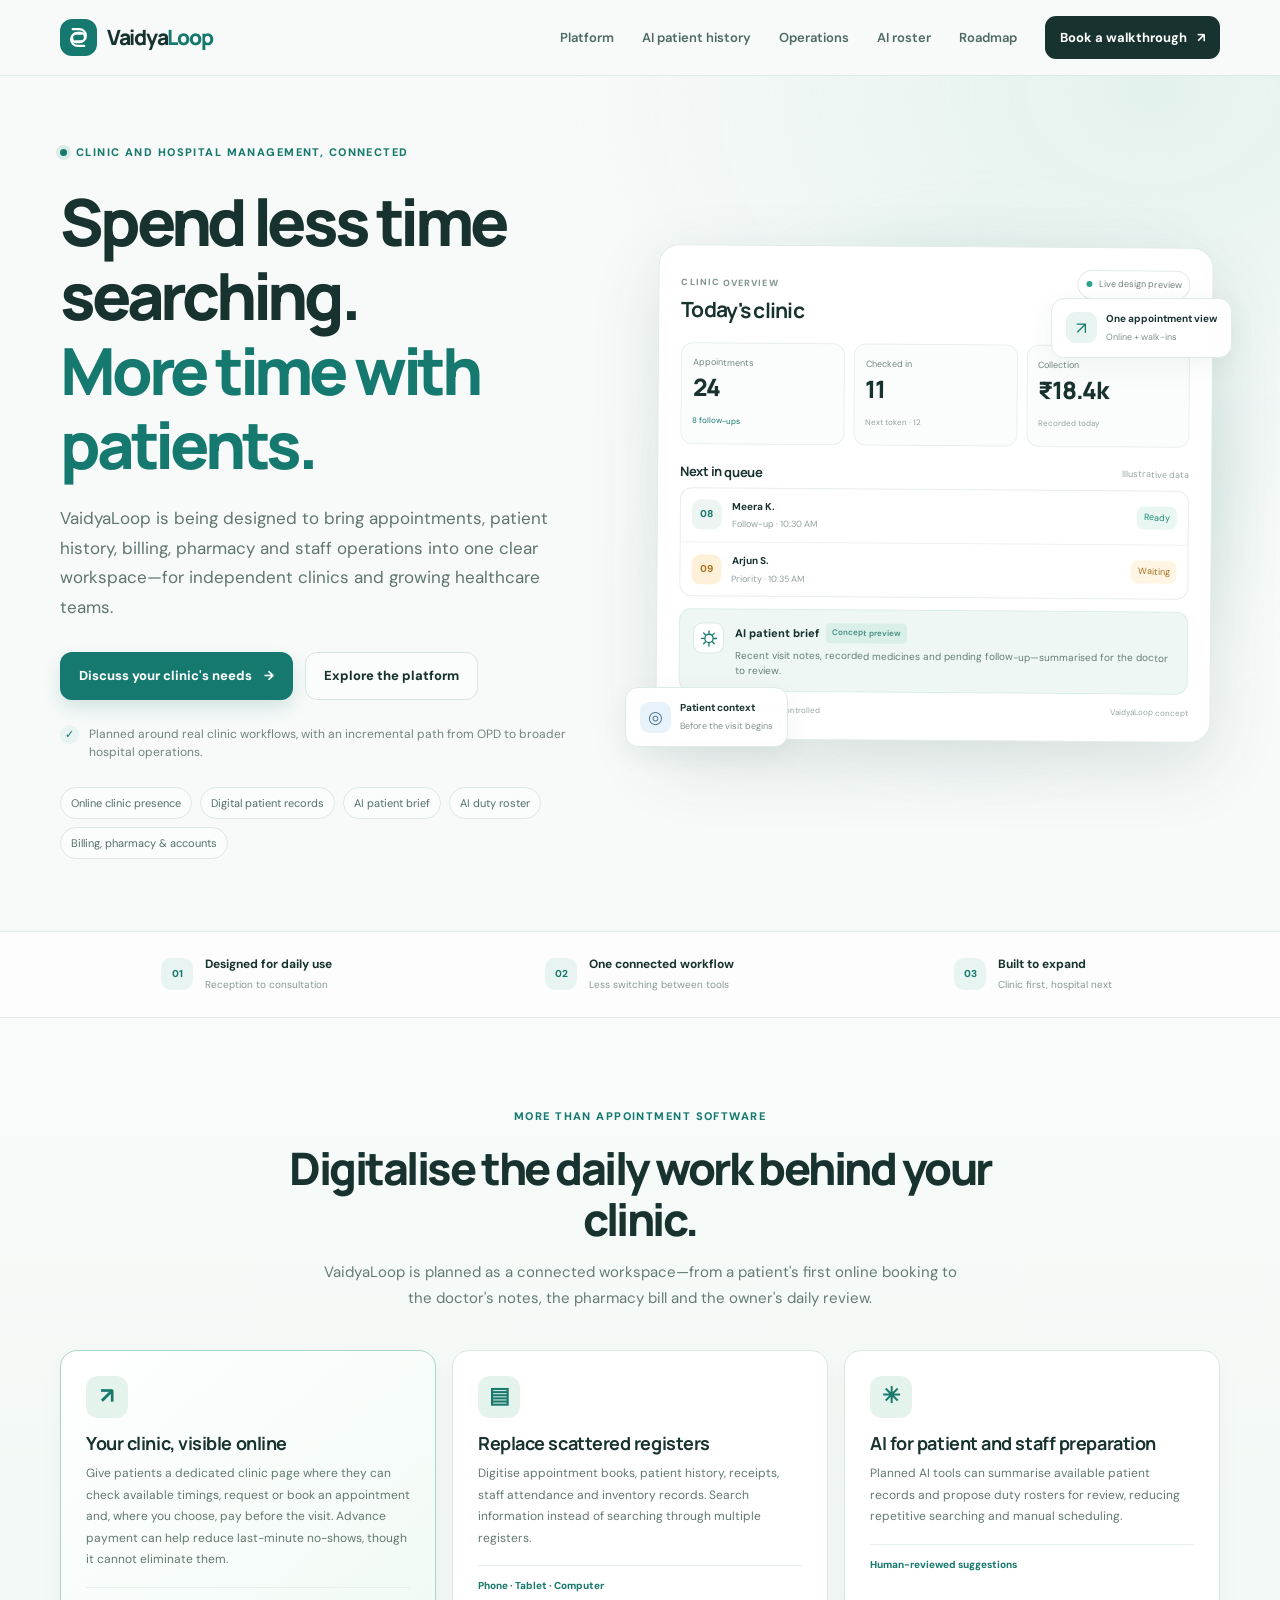
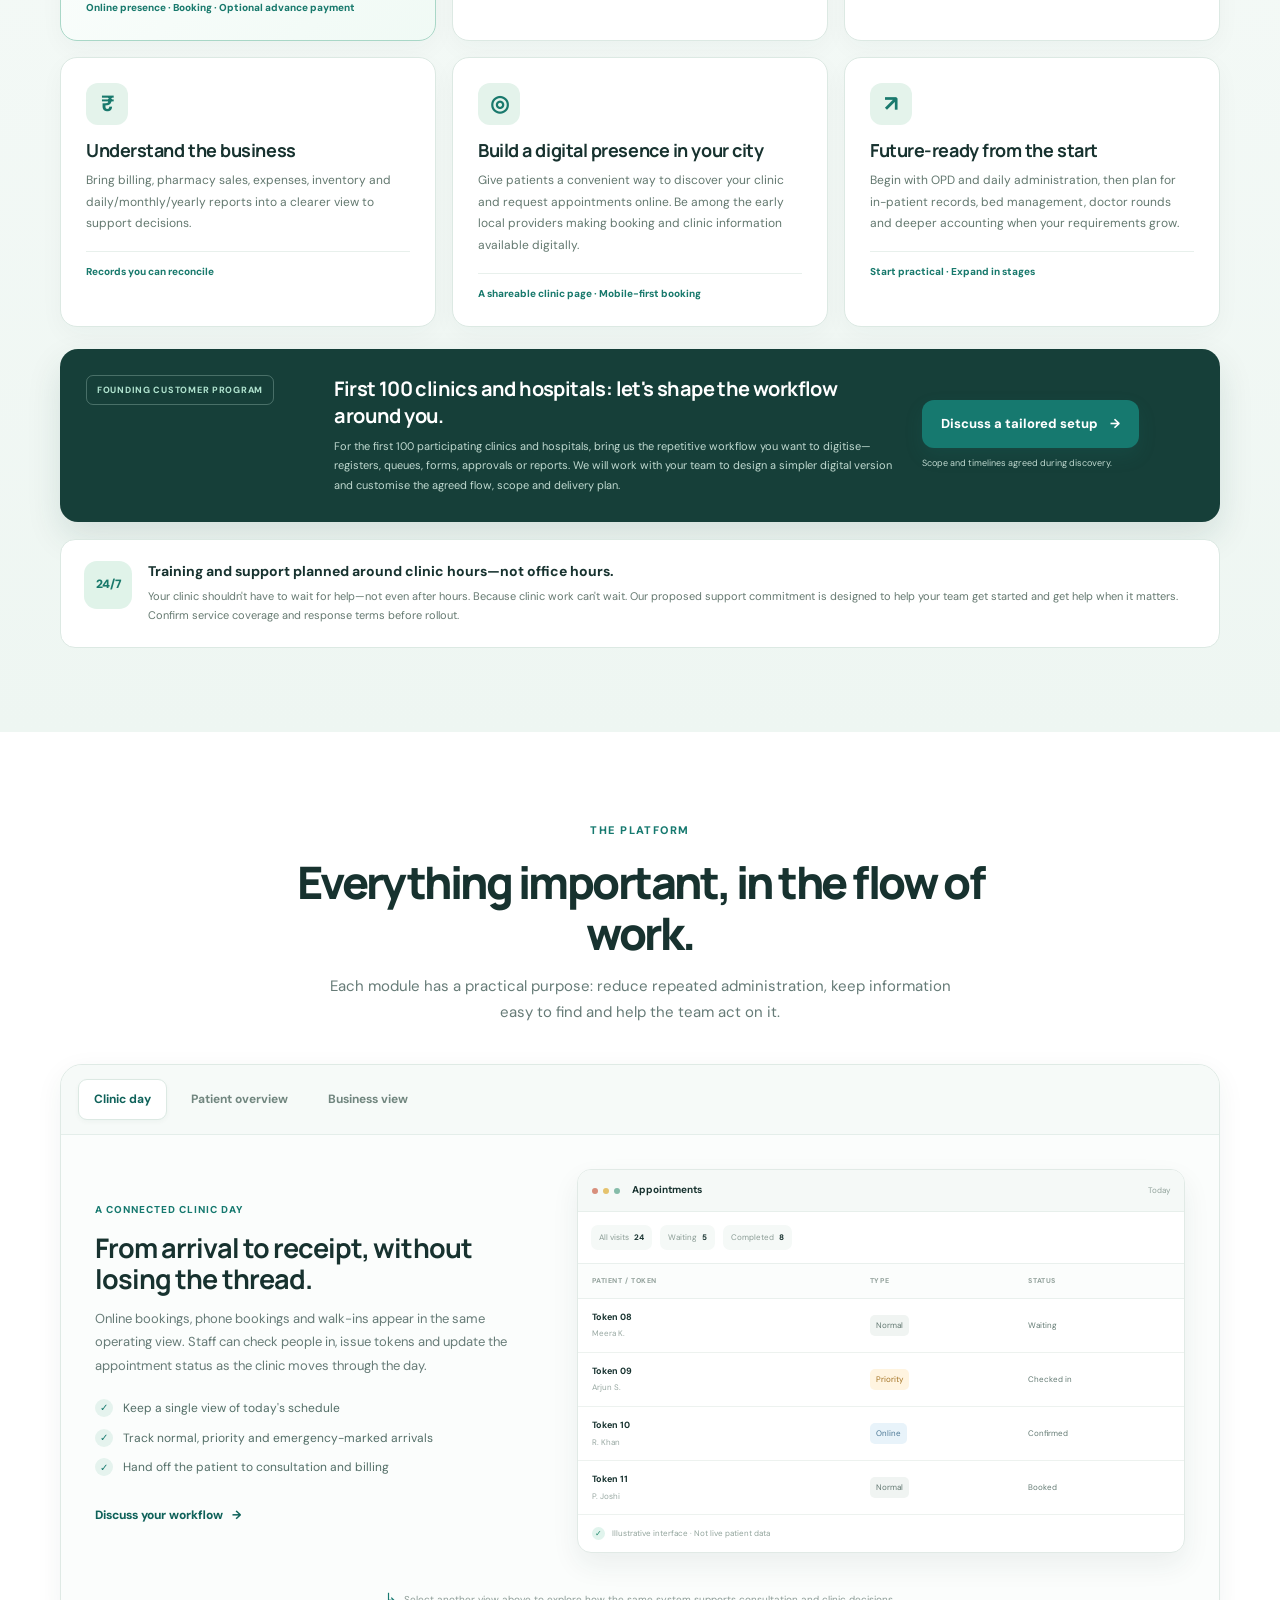
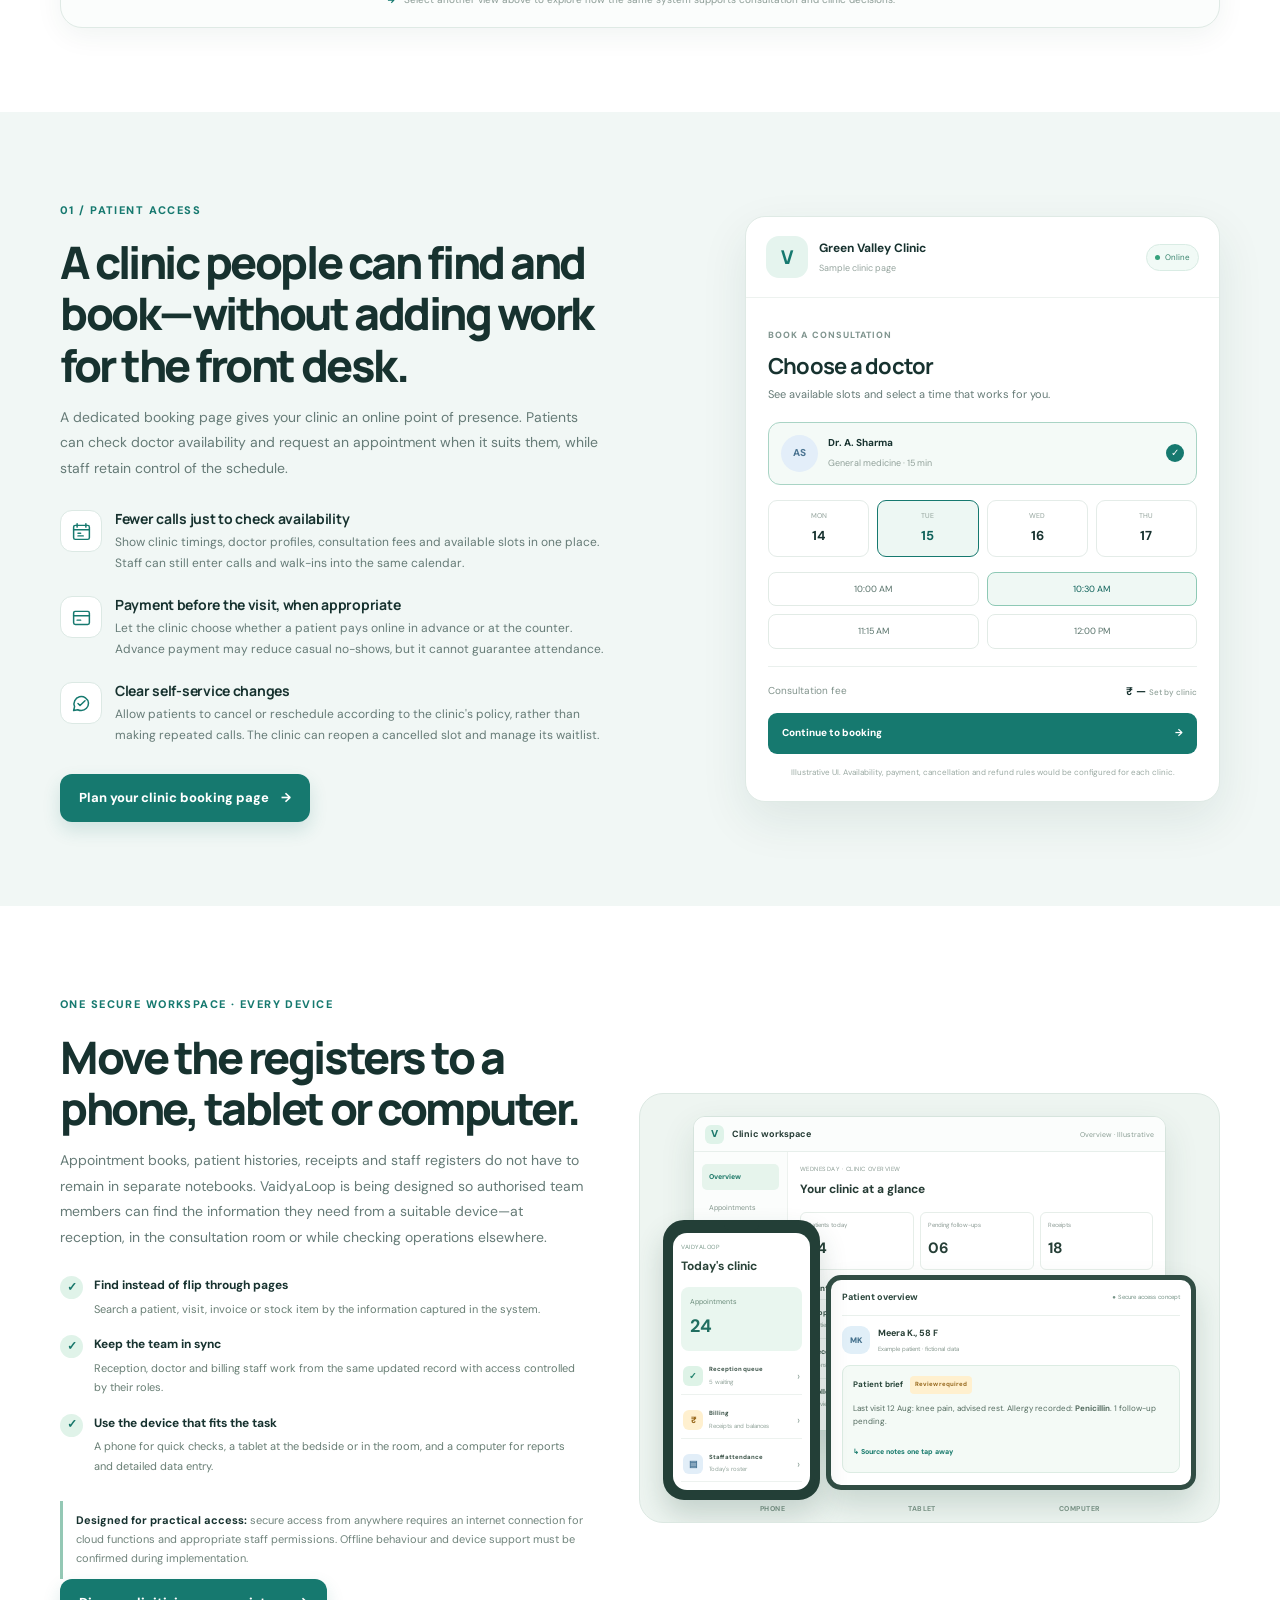
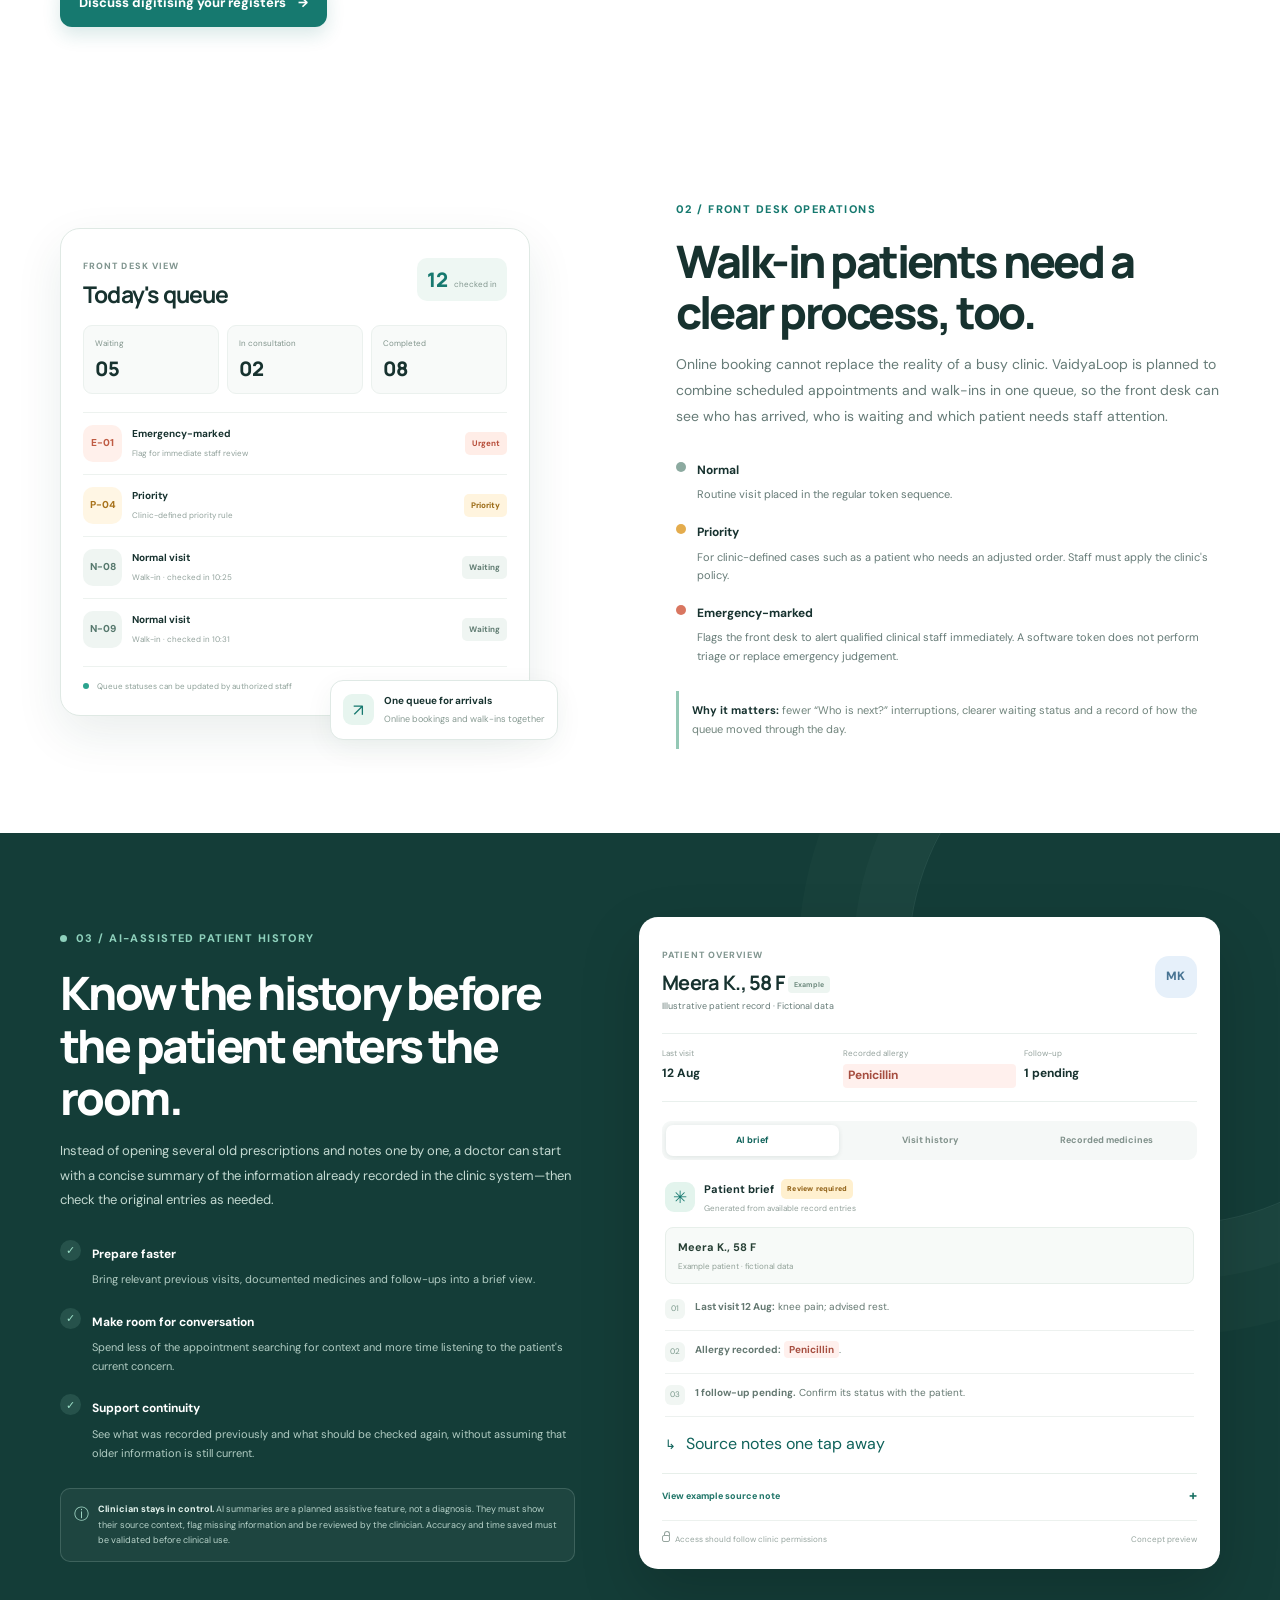
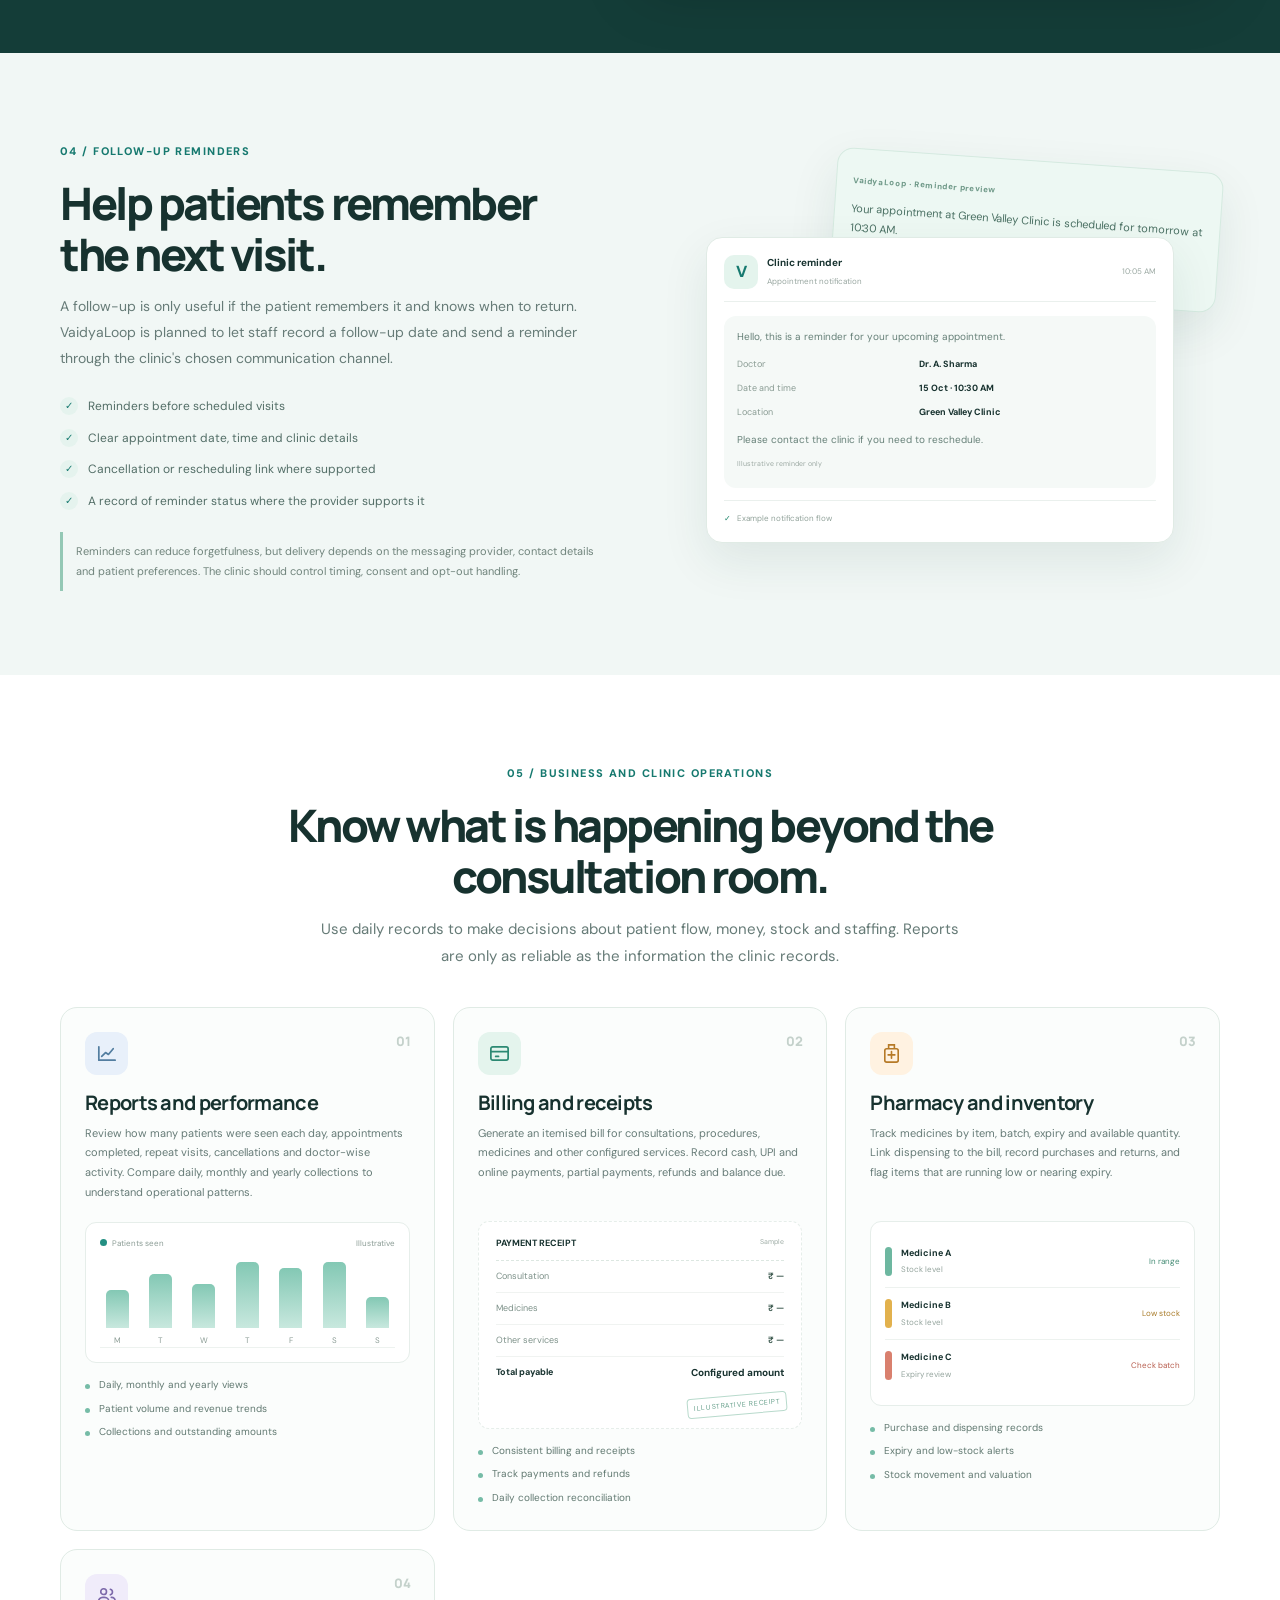
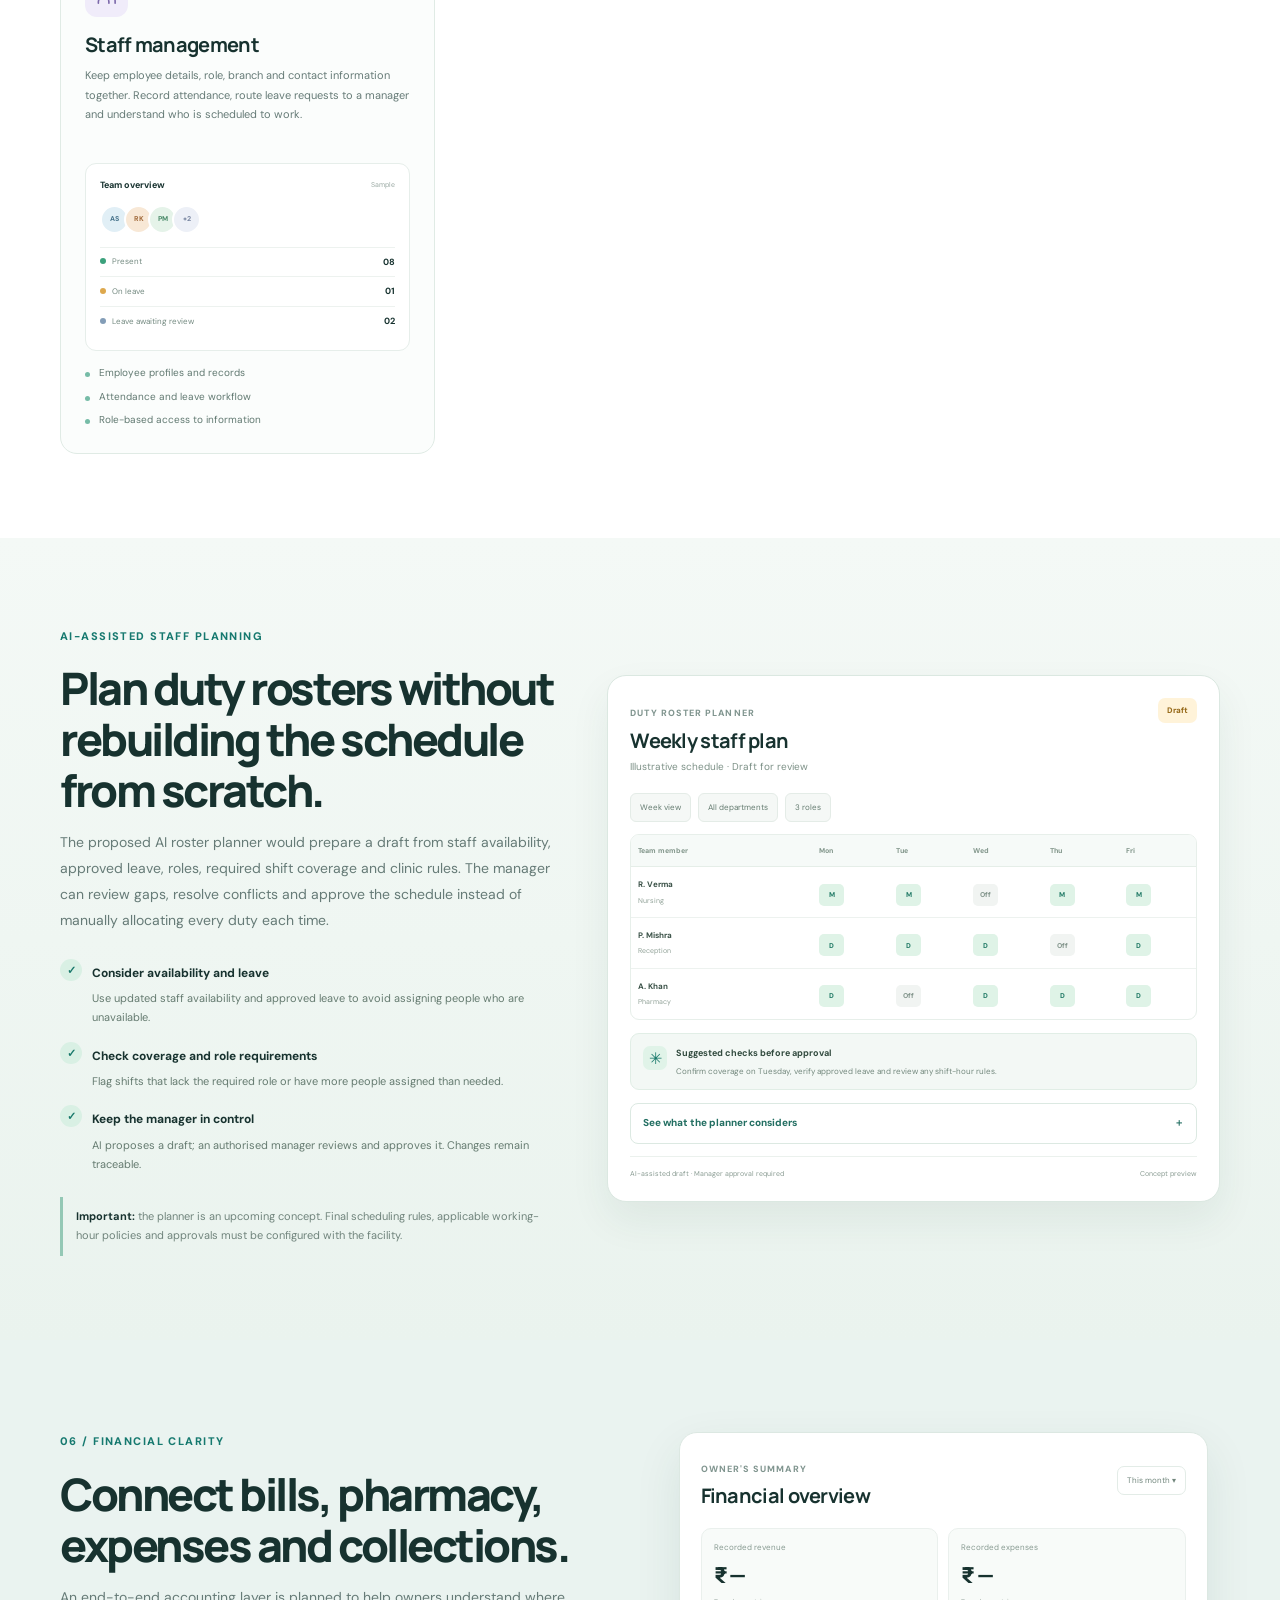
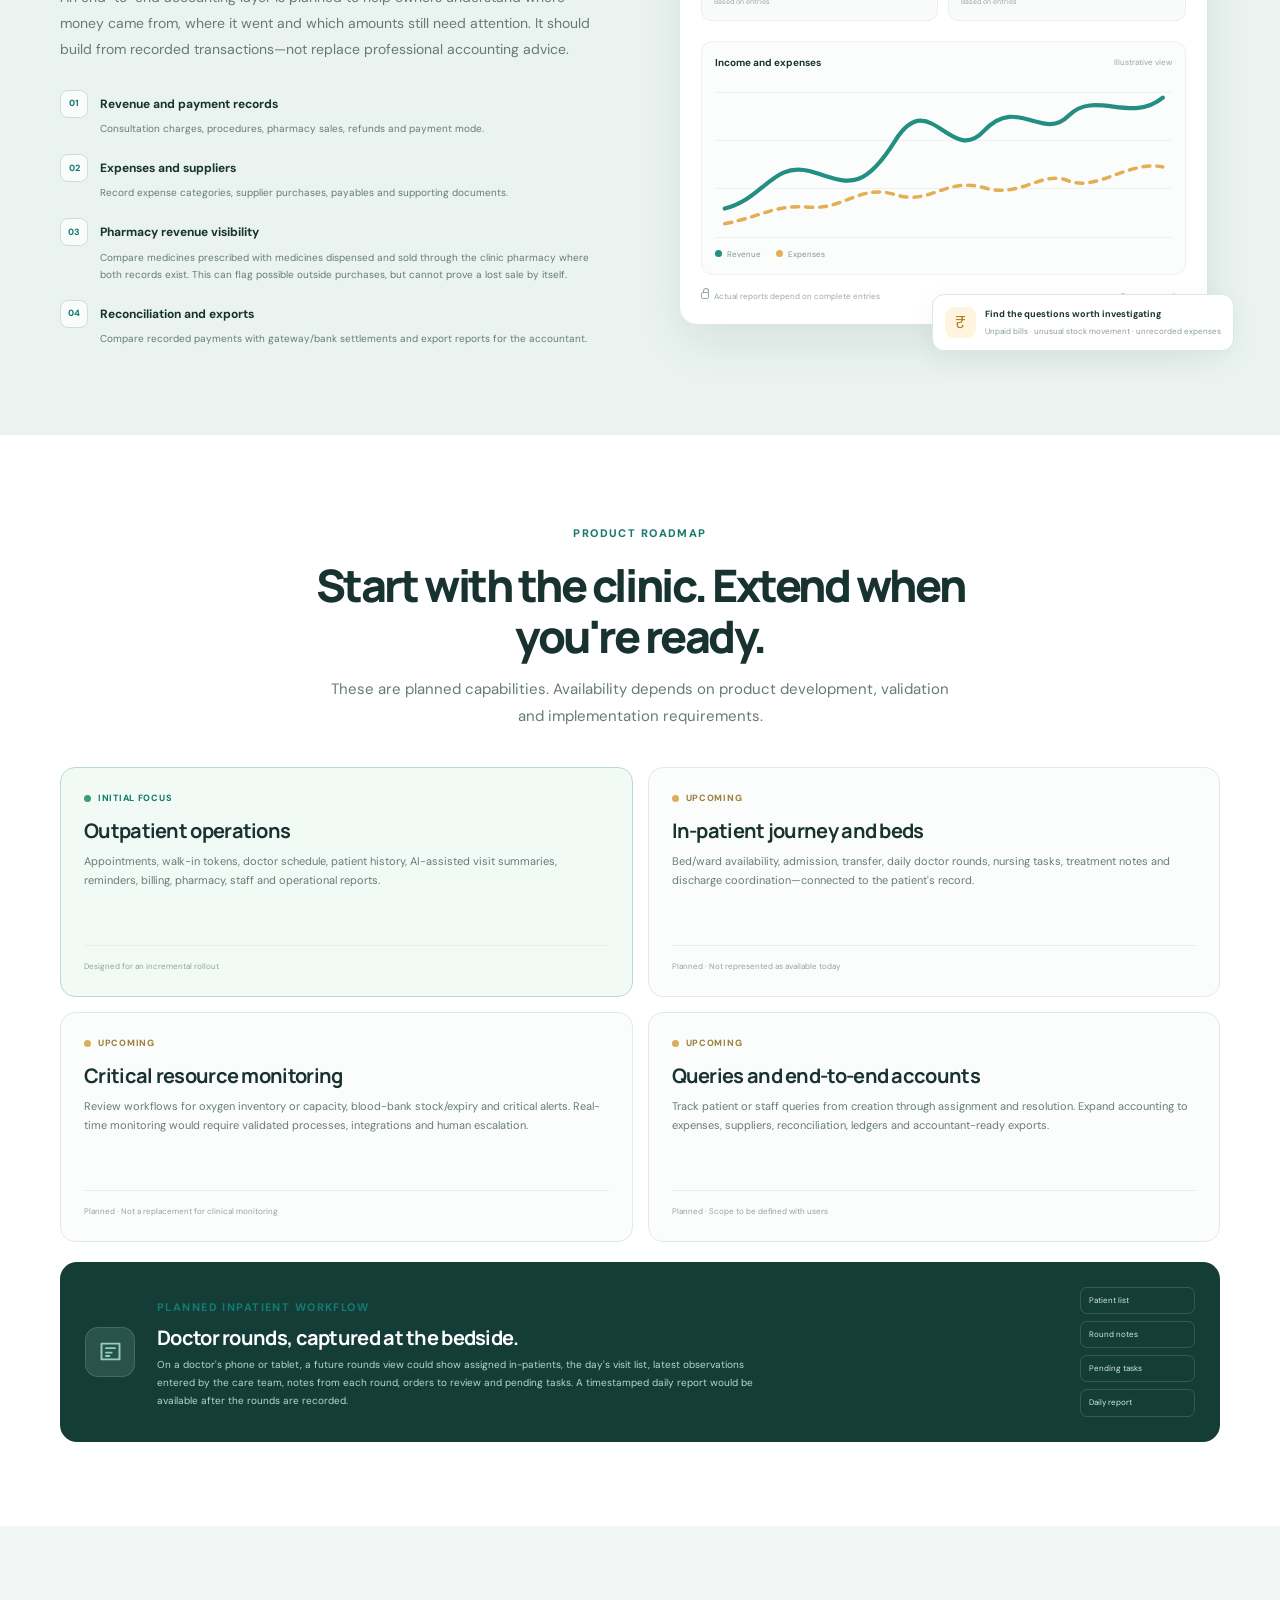
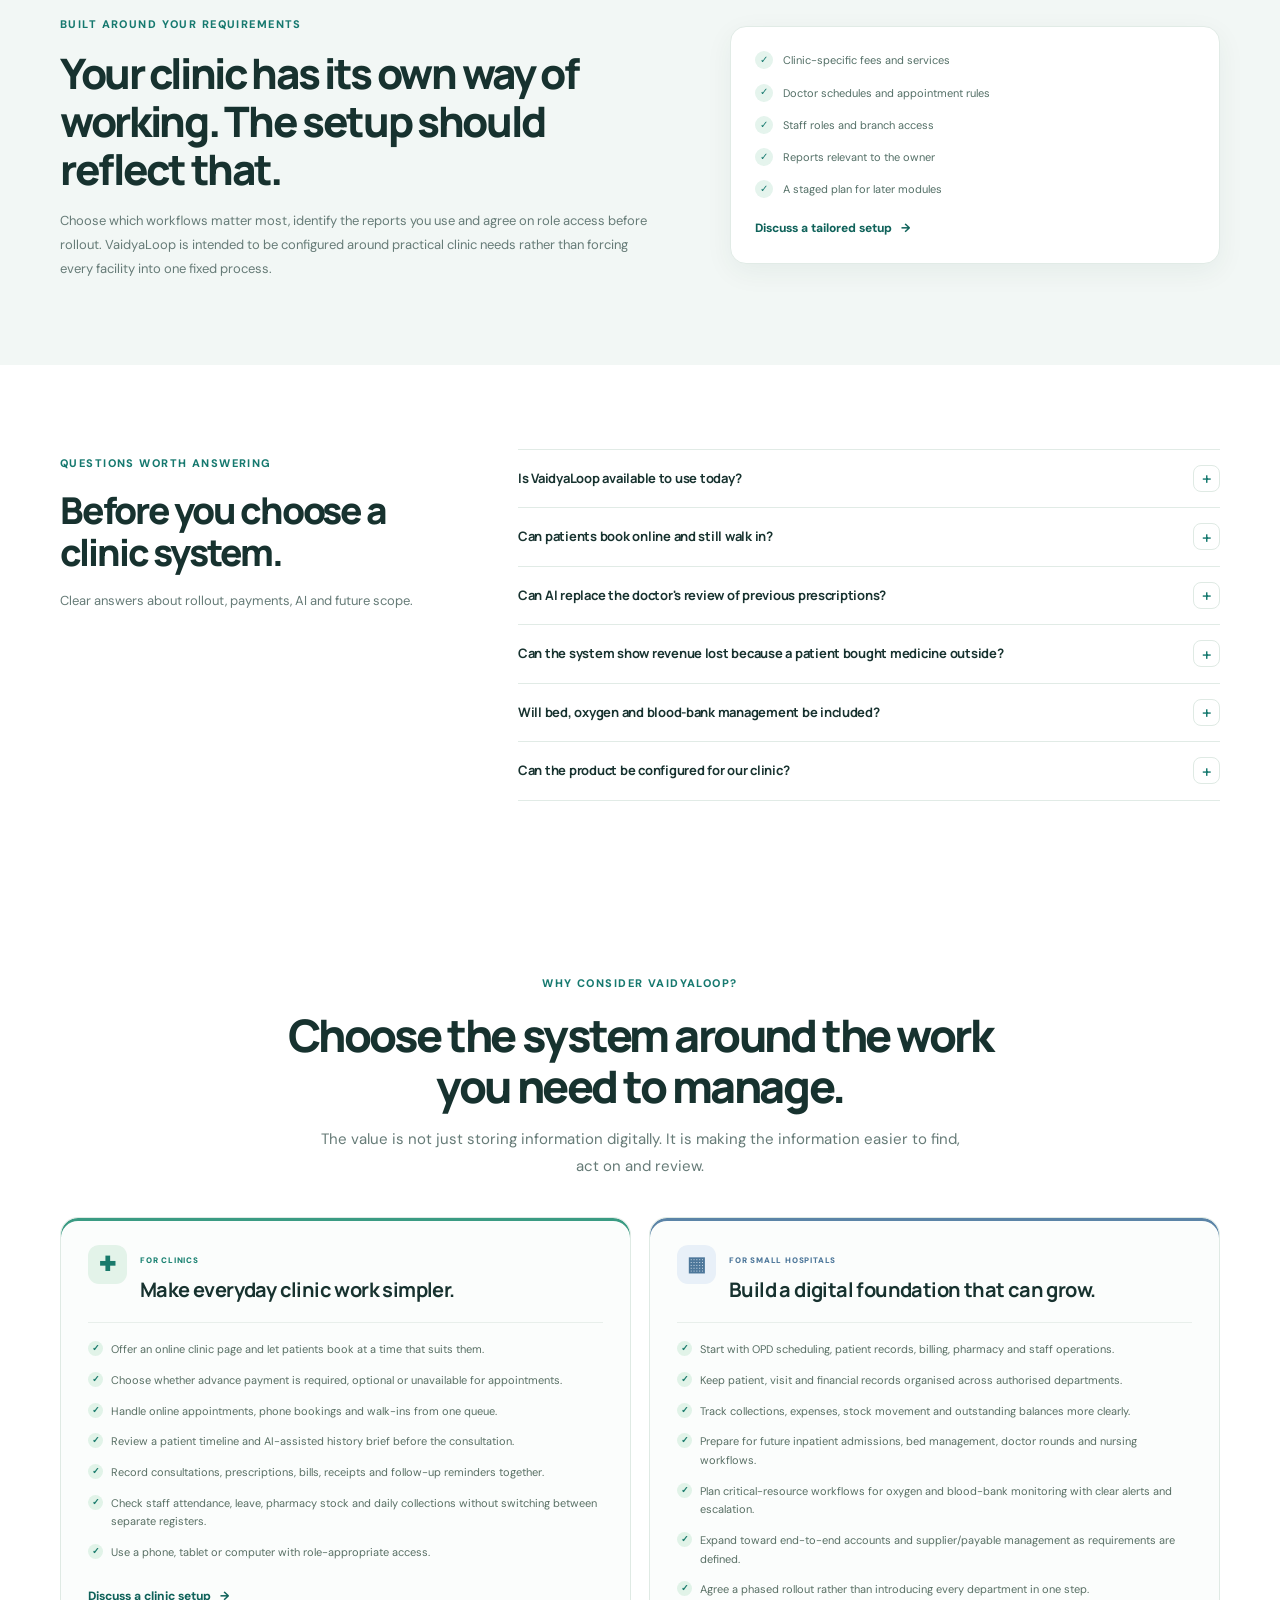
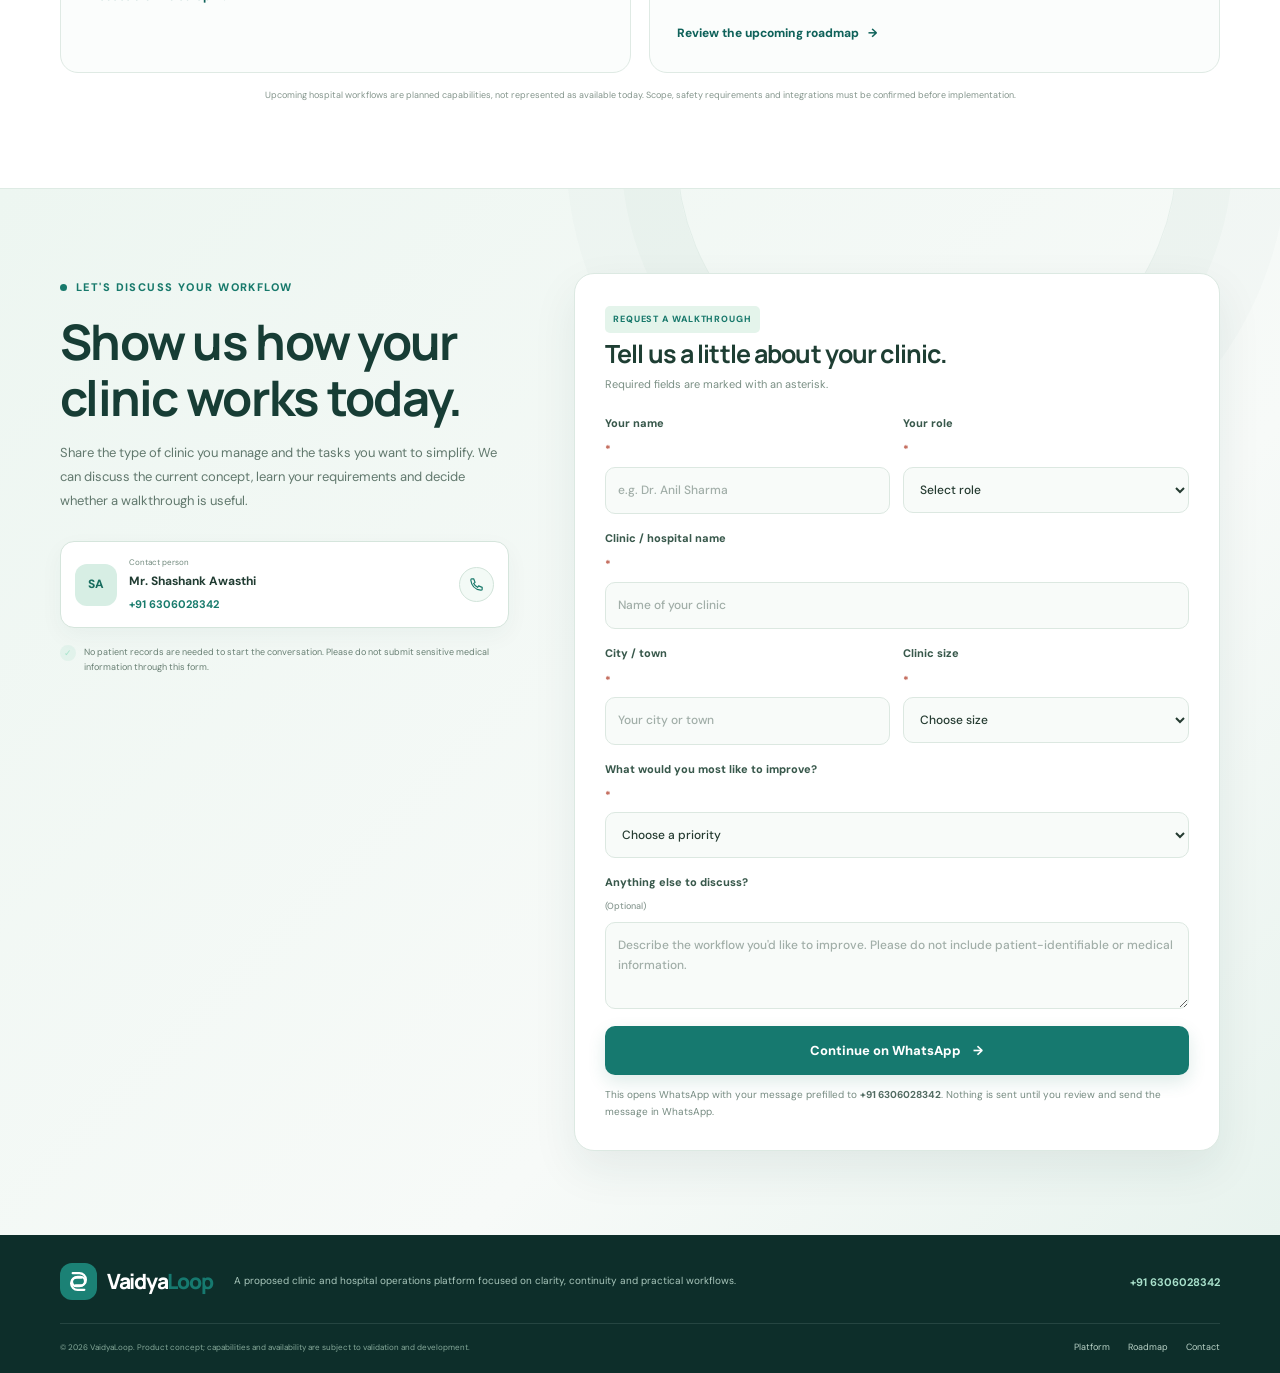
==== index.html @ e5776a23 "Add files via upload" ====
<!doctype html>
<html lang="en">
<head>
  <meta charset="utf-8">
  <meta name="viewport" content="width=device-width, initial-scale=1">
  <meta name="theme-color" content="#f7faf9">
  <meta name="description" content="VaidyaLoop brings appointments, walk-in queues, patient history, AI-assisted visit summaries, billing, pharmacy, staff and operational reports into one clinic workspace.">
  <title>VaidyaLoop — A clearer view of every patient</title>
  <link rel="preconnect" href="https://fonts.googleapis.com">
  <link rel="preconnect" href="https://fonts.gstatic.com" crossorigin>
  <link href="https://fonts.googleapis.com/css2?family=DM+Sans:wght@400;500;600;700&family=Manrope:wght@400;500;600;700;800&display=swap" rel="stylesheet">
  <link rel="stylesheet" href="styles.css">
  <script src="script.js" defer></script>
</head>
<body>
  <a class="skip-link" href="#main">Skip to content</a>
  <header class="site-header" id="top">
    <div class="container nav-wrap">
      <a class="brand" href="#top" aria-label="VaidyaLoop home">
        <span class="brand-mark" aria-hidden="true">
          <svg viewBox="0 0 40 40" fill="none"><path d="M12 8.5h9.2a9 9 0 0 1 0 18H17a6 6 0 0 1 0-12h7" stroke="currentColor" stroke-width="3.1" stroke-linecap="round"/><path d="M28 31.5h-9.2a9 9 0 0 1 0-18H23a6 6 0 0 1 0 12h-7" stroke="currentColor" stroke-width="3.1" stroke-linecap="round"/></svg>
        </span>
        <span class="brand-name">Vaidya<span>Loop</span></span>
      </a>
      <button class="menu-toggle" type="button" aria-label="Open navigation" aria-expanded="false" aria-controls="primary-nav">
        <span></span><span></span><span></span>
      </button>
      <nav class="primary-nav" id="primary-nav" aria-label="Main navigation">
        <a href="#platform">Platform</a>
        <a href="#ai-history">AI patient history</a>
        <a href="#operations">Operations</a>
        <a href="#roster-planner">AI roster</a>
        <a href="#roadmap">Roadmap</a>
        <a class="nav-cta" href="#contact">Book a walkthrough <span aria-hidden="true">↗</span></a>
      </nav>
    </div>
  </header>

  <main id="main">
    <section class="hero section-pad">
      <div class="container hero-grid">
        <div class="hero-copy">
          <div class="eyebrow"><span class="eyebrow-dot"></span> Clinic and hospital management, connected</div>
          <h1>Spend less time searching.<br><span>More time with patients.</span></h1>
          <p class="hero-lead">VaidyaLoop is being designed to bring appointments, patient history, billing, pharmacy and staff operations into one clear workspace—for independent clinics and growing healthcare teams.</p>
          <div class="hero-actions">
            <a class="btn btn-primary" href="#contact">Discuss your clinic's needs <span aria-hidden="true">→</span></a>
            <a class="btn btn-secondary" href="#platform">Explore the platform</a>
          </div>
          <div class="hero-note"><span class="note-icon" aria-hidden="true">✓</span><span>Planned around real clinic workflows, with an incremental path from OPD to broader hospital operations.</span></div>
          <div class="hero-tags" aria-label="Product focus">
            <span>Online clinic presence</span><span>Digital patient records</span><span>AI patient brief</span><span>AI duty roster</span><span>Billing, pharmacy & accounts</span>
          </div>
        </div>
        <div class="hero-visual" aria-label="Illustrative VaidyaLoop clinic dashboard preview">
          <div class="visual-glow"></div>
          <div class="dashboard-card">
            <div class="dash-top">
              <div><span class="dash-kicker">CLINIC OVERVIEW</span><h2>Today's clinic</h2></div>
              <div class="date-pill"><span class="status-dot"></span> Live design preview</div>
            </div>
            <div class="stat-grid">
              <div class="stat-box"><span>Appointments</span><strong>24</strong><small class="positive">8 follow-ups</small></div>
              <div class="stat-box"><span>Checked in</span><strong>11</strong><small>Next token · 12</small></div>
              <div class="stat-box"><span>Collection</span><strong>₹18.4k</strong><small>Recorded today</small></div>
            </div>
            <div class="dash-section-head"><h3>Next in queue</h3><span class="muted-small">Illustrative data</span></div>
            <div class="queue-list">
              <div class="queue-row"><span class="queue-token">08</span><div class="queue-person"><strong>Meera K.</strong><small>Follow-up · 10:30 AM</small></div><span class="queue-status status-ready">Ready</span></div>
              <div class="queue-row"><span class="queue-token priority-token">09</span><div class="queue-person"><strong>Arjun S.</strong><small>Priority · 10:35 AM</small></div><span class="queue-status status-wait">Waiting</span></div>
            </div>
            <div class="ai-preview">
              <div class="ai-preview-icon" aria-hidden="true"><svg viewBox="0 0 24 24" fill="none"><path d="M12 3v3m0 12v3M3 12h3m12 0h3M5.6 5.6l2.1 2.1m8.6 8.6 2.1 2.1m0-12.8-2.1 2.1m-8.6 8.6-2.1 2.1" stroke="currentColor" stroke-width="1.6" stroke-linecap="round"/><circle cx="12" cy="12" r="5" stroke="currentColor" stroke-width="1.6"/></svg></div>
              <div><div class="ai-title">AI patient brief <span>Concept preview</span></div><p>Recent visit notes, recorded medicines and pending follow-up—summarised for the doctor to review.</p></div>
            </div>
            <div class="dash-footer"><span><i class="tiny-lock" aria-hidden="true"></i> Access should be role-controlled</span><span>VaidyaLoop concept</span></div>
          </div>
          <div class="floating-note note-appointments"><span class="floating-icon">↗</span><div><strong>One appointment view</strong><small>Online + walk-ins</small></div></div>
          <div class="floating-note note-history"><span class="floating-icon mint-icon">◎</span><div><strong>Patient context</strong><small>Before the visit begins</small></div></div>
        </div>
      </div>
    </section>

    <section class="proof-strip" aria-label="Product principles">
      <div class="container proof-items">
        <div><span class="proof-symbol">01</span><span><strong>Designed for daily use</strong><small>Reception to consultation</small></span></div>
        <div><span class="proof-symbol">02</span><span><strong>One connected workflow</strong><small>Less switching between tools</small></span></div>
        <div><span class="proof-symbol">03</span><span><strong>Built to expand</strong><small>Clinic first, hospital next</small></span></div>
      </div>
    </section>

    <section class="section-pad value-overview" id="benefits">
      <div class="container">
        <div class="section-heading center-heading">
          <span class="eyebrow">More than appointment software</span>
          <h2>Digitalise the daily work behind your clinic.</h2>
          <p>VaidyaLoop is planned as a connected workspace—from a patient's first online booking to the doctor's notes, the pharmacy bill and the owner's daily review.</p>
        </div>
        <div class="value-grid">
          <article class="value-card value-featured"><span class="value-icon">↗</span><h3>Your clinic, visible online</h3><p>Give patients a dedicated clinic page where they can check available timings, request or book an appointment and, where you choose, pay before the visit. Advance payment can help reduce last-minute no-shows, though it cannot eliminate them.</p><span class="value-proof">Online presence · Booking · Optional advance payment</span></article>
          <article class="value-card"><span class="value-icon">▤</span><h3>Replace scattered registers</h3><p>Digitise appointment books, patient history, receipts, staff attendance and inventory records. Search information instead of searching through multiple registers.</p><span class="value-proof">Phone · Tablet · Computer</span></article>
          <article class="value-card"><span class="value-icon">✳</span><h3>AI for patient and staff preparation</h3><p>Planned AI tools can summarise available patient records and propose duty rosters for review, reducing repetitive searching and manual scheduling.</p><span class="value-proof">Human-reviewed suggestions</span></article>
          <article class="value-card"><span class="value-icon">₹</span><h3>Understand the business</h3><p>Bring billing, pharmacy sales, expenses, inventory and daily/monthly/yearly reports into a clearer view to support decisions.</p><span class="value-proof">Records you can reconcile</span></article>
          <article class="value-card"><span class="value-icon">◎</span><h3>Build a digital presence in your city</h3><p>Give patients a convenient way to discover your clinic and request appointments online. Be among the early local providers making booking and clinic information available digitally.</p><span class="value-proof">A shareable clinic page · Mobile-first booking</span></article>
          <article class="value-card"><span class="value-icon">↗</span><h3>Future-ready from the start</h3><p>Begin with OPD and daily administration, then plan for in-patient records, bed management, doctor rounds and deeper accounting when your requirements grow.</p><span class="value-proof">Start practical · Expand in stages</span></article>
        </div>
        <div class="founding-clinic-banner">
          <div class="founding-badge">FOUNDING CUSTOMER PROGRAM</div>
          <div class="founding-copy"><h3>First 100 clinics and hospitals: let's shape the workflow around you.</h3><p>For the first 100 participating clinics and hospitals, bring us the repetitive workflow you want to digitise—registers, queues, forms, approvals or reports. We will work with your team to design a simpler digital version and customise the agreed flow, scope and delivery plan.</p></div>
          <div class="founding-action"><a class="btn btn-primary" href="#contact">Discuss a tailored setup <span aria-hidden="true">→</span></a><small>Scope and timelines agreed during discovery.</small></div>
        </div>
        <div class="support-highlight"><div class="support-icon" aria-hidden="true">24/7</div><div><strong>Training and support planned around clinic hours—not office hours.</strong><p>Your clinic shouldn't have to wait for help—not even after hours. Because clinic work can't wait. Our proposed support commitment is designed to help your team get started and get help when it matters. Confirm service coverage and response terms before rollout.</p></div></div>
      </div>
    </section>

    <section class="section-pad section-white" id="platform">
      <div class="container">
        <div class="section-heading center-heading">
          <span class="eyebrow">The platform</span>
          <h2>Everything important, in the flow of work.</h2>
          <p>Each module has a practical purpose: reduce repeated administration, keep information easy to find and help the team act on it.</p>
        </div>
        <div class="interactive-platform">
          <div class="platform-tabs" role="tablist" aria-label="Explore product views">
            <button class="platform-tab active" role="tab" aria-selected="true" aria-controls="platform-panel" id="tab-flow" data-view="flow">Clinic day</button>
            <button class="platform-tab" role="tab" aria-selected="false" aria-controls="platform-panel" id="tab-patient" data-view="patient">Patient overview</button>
            <button class="platform-tab" role="tab" aria-selected="false" aria-controls="platform-panel" id="tab-revenue" data-view="revenue">Business view</button>
          </div>
          <div class="platform-panel" id="platform-panel" role="tabpanel" aria-labelledby="tab-flow" tabindex="0">
            <div class="platform-panel-copy">
              <span class="panel-label" id="panel-label">A connected clinic day</span>
              <h3 id="panel-title">From arrival to receipt, without losing the thread.</h3>
              <p id="panel-description">Online bookings, phone bookings and walk-ins appear in the same operating view. Staff can check people in, issue tokens and update the appointment status as the clinic moves through the day.</p>
              <ul class="check-list" id="panel-list">
                <li><span>✓</span> Keep a single view of today's schedule</li>
                <li><span>✓</span> Track normal, priority and emergency-marked arrivals</li>
                <li><span>✓</span> Hand off the patient to consultation and billing</li>
              </ul>
              <a class="text-link" href="#contact">Discuss your workflow <span aria-hidden="true">→</span></a>
            </div>
            <div class="panel-visual" id="panel-visual">
              <div class="mini-window">
                <div class="mini-window-bar"><span></span><span></span><span></span><strong>Appointments</strong><small>Today</small></div>
                <div class="mini-toolbar"><span>All visits <b>24</b></span><span>Waiting <b>5</b></span><span>Completed <b>8</b></span></div>
                <div class="mini-table-head"><span>Patient / token</span><span>Type</span><span>Status</span></div>
                <div class="mini-table-row"><span><b>Token 08</b><small>Meera K.</small></span><em class="tag-normal">Normal</em><span class="mini-status">Waiting</span></div>
                <div class="mini-table-row"><span><b>Token 09</b><small>Arjun S.</small></span><em class="tag-priority">Priority</em><span class="mini-status">Checked in</span></div>
                <div class="mini-table-row"><span><b>Token 10</b><small>R. Khan</small></span><em class="tag-online">Online</em><span class="mini-status">Confirmed</span></div>
                <div class="mini-table-row"><span><b>Token 11</b><small>P. Joshi</small></span><em class="tag-normal">Normal</em><span class="mini-status">Booked</span></div>
                <div class="mini-window-foot"><span class="tiny-check">✓</span> Illustrative interface · Not live patient data</div>
              </div>
            </div>
          </div>
          <p class="interaction-hint"><span aria-hidden="true">↳</span> Select another view above to explore how the same system supports consultation and clinic decisions.</p>
        </div>
      </div>
    </section>

    <section class="section-pad section-soft" id="appointments">
      <div class="container split-section">
        <div class="section-copy">
          <span class="eyebrow">01 / Patient access</span>
          <h2>A clinic people can find and book—without adding work for the front desk.</h2>
          <p class="section-intro">A dedicated booking page gives your clinic an online point of presence. Patients can check doctor availability and request an appointment when it suits them, while staff retain control of the schedule.</p>
          <div class="benefit-list">
            <article class="benefit-item"><span class="benefit-icon"><svg viewBox="0 0 24 24" fill="none"><rect x="3" y="5" width="18" height="16" rx="2" stroke="currentColor" stroke-width="1.7"/><path d="M7 3v4m10-4v4M3 10h18M8 14h3m-3 3h6" stroke="currentColor" stroke-width="1.7" stroke-linecap="round"/></svg></span><div><h3>Fewer calls just to check availability</h3><p>Show clinic timings, doctor profiles, consultation fees and available slots in one place. Staff can still enter calls and walk-ins into the same calendar.</p></div></article>
            <article class="benefit-item"><span class="benefit-icon"><svg viewBox="0 0 24 24" fill="none"><rect x="3" y="5" width="18" height="15" rx="2" stroke="currentColor" stroke-width="1.7"/><path d="M3 10h18M7 15h4" stroke="currentColor" stroke-width="1.7" stroke-linecap="round"/></svg></span><div><h3>Payment before the visit, when appropriate</h3><p>Let the clinic choose whether a patient pays online in advance or at the counter. Advance payment may reduce casual no-shows, but it cannot guarantee attendance.</p></div></article>
            <article class="benefit-item"><span class="benefit-icon"><svg viewBox="0 0 24 24" fill="none"><path d="M20 11.5A8.3 8.3 0 0 1 11.7 20a8.8 8.8 0 0 1-4-.9L3 20l1.1-4.4A8.3 8.3 0 1 1 20 11.5Z" stroke="currentColor" stroke-width="1.7" stroke-linejoin="round"/><path d="m8 12 2.3 2.2L16 8.8" stroke="currentColor" stroke-width="1.7" stroke-linecap="round" stroke-linejoin="round"/></svg></span><div><h3>Clear self-service changes</h3><p>Allow patients to cancel or reschedule according to the clinic's policy, rather than making repeated calls. The clinic can reopen a cancelled slot and manage its waitlist.</p></div></article>
          </div>
          <a class="btn btn-primary" href="#contact">Plan your clinic booking page <span aria-hidden="true">→</span></a>
        </div>
        <div class="booking-demo-card" aria-label="Illustrative online booking screen">
          <div class="booking-demo-top"><div class="clinic-avatar">V</div><div><strong>Green Valley Clinic</strong><small>Sample clinic page</small></div><span class="online-pill"><i></i> Online</span></div>
          <div class="booking-demo-body"><span class="mini-label">BOOK A CONSULTATION</span><h3>Choose a doctor</h3><p>See available slots and select a time that works for you.</p>
            <div class="doctor-choice selected"><span class="doctor-avatar avatar-one">AS</span><span class="doctor-detail"><strong>Dr. A. Sharma</strong><small>General medicine · 15 min</small></span><span class="radio-check">✓</span></div>
            <div class="date-selector"><span><small>MON</small><b>14</b></span><span class="selected-day"><small>TUE</small><b>15</b></span><span><small>WED</small><b>16</b></span><span><small>THU</small><b>17</b></span></div>
            <div class="slot-grid"><button type="button" class="slot-choice">10:00 AM</button><button type="button" class="slot-choice selected">10:30 AM</button><button type="button" class="slot-choice">11:15 AM</button><button type="button" class="slot-choice">12:00 PM</button></div>
            <div class="booking-summary"><span>Consultation fee</span><strong>₹ — <small>Set by clinic</small></strong></div>
            <div class="demo-book-btn">Continue to booking <span>→</span></div>
            <p class="micro-note">Illustrative UI. Availability, payment, cancellation and refund rules would be configured for each clinic.</p>
          </div>
        </div>
      </div>
    </section>

    <section class="section-pad device-section" id="digital-register">
      <div class="container device-layout">
        <div class="section-copy device-copy">
          <span class="eyebrow">One secure workspace · Every device</span>
          <h2>Move the registers to a phone, tablet or computer.</h2>
          <p class="section-intro">Appointment books, patient histories, receipts and staff registers do not have to remain in separate notebooks. VaidyaLoop is being designed so authorised team members can find the information they need from a suitable device—at reception, in the consultation room or while checking operations elsewhere.</p>
          <div class="device-benefits">
            <div><span>✓</span><div><strong>Find instead of flip through pages</strong><p>Search a patient, visit, invoice or stock item by the information captured in the system.</p></div></div>
            <div><span>✓</span><div><strong>Keep the team in sync</strong><p>Reception, doctor and billing staff work from the same updated record with access controlled by their roles.</p></div></div>
            <div><span>✓</span><div><strong>Use the device that fits the task</strong><p>A phone for quick checks, a tablet at the bedside or in the room, and a computer for reports and detailed data entry.</p></div></div>
          </div>
          <p class="inline-note"><strong>Designed for practical access:</strong> secure access from anywhere requires an internet connection for cloud functions and appropriate staff permissions. Offline behaviour and device support must be confirmed during implementation.</p>
          <a class="btn btn-primary" href="#contact">Discuss digitising your registers <span aria-hidden="true">→</span></a>
        </div>
        <div class="device-showcase" aria-label="Illustrative VaidyaLoop interface on desktop, tablet and mobile">
          <div class="device-desktop">
            <div class="device-topbar"><span class="device-logo-dot">V</span><strong>Clinic workspace</strong><small>Overview · Illustrative</small></div>
            <div class="device-desktop-body"><aside><span class="side-active">Overview</span><span>Appointments</span><span>Patients</span><span>Billing</span><span>Staff</span></aside><div class="device-screen-main"><div class="device-greeting"><small>WEDNESDAY · CLINIC OVERVIEW</small><b>Your clinic at a glance</b></div><div class="device-kpis"><div><small>Patients today</small><strong>24</strong></div><div><small>Pending follow-ups</small><strong>06</strong></div><div><small>Receipts</small><strong>18</strong></div></div><div class="device-list-head"><b>Recent activity</b><small>Sample records</small></div><div class="device-list-row"><i></i><span><b>Appointment checked in</b><small>Patient record updated</small></span><em>Today</em></div><div class="device-list-row"><i></i><span><b>Receipt created</b><small>Consultation billing</small></span><em>Today</em></div><div class="device-list-row"><i></i><span><b>Follow-up reminder due</b><small>Review scheduled messages</small></span><em>Pending</em></div></div></div>
          </div>
          <div class="device-tablet"><div class="device-tablet-bar"><strong>Patient overview</strong><span>● Secure access concept</span></div><div class="device-tablet-patient"><span class="device-avatar">MK</span><div><b>Meera K., 58 F</b><small>Example patient · fictional data</small></div></div><div class="device-tablet-summary"><b>Patient brief <em>Review required</em></b><p>Last visit 12 Aug: knee pain, advised rest. Allergy recorded: <strong>Penicillin</strong>. 1 follow-up pending.</p><small>↳ Source notes one tap away</small></div></div>
          <div class="device-phone"><div class="phone-speaker"></div><div class="phone-screen"><div class="phone-greeting"><small>VAIDYALOOP</small><b>Today's clinic</b></div><div class="phone-kpi"><span>Appointments</span><strong>24</strong></div><div class="phone-row"><span class="phone-row-icon">✓</span><div><b>Reception queue</b><small>5 waiting</small></div><span>›</span></div><div class="phone-row"><span class="phone-row-icon mint">₹</span><div><b>Billing</b><small>Receipts and balances</small></div><span>›</span></div><div class="phone-row"><span class="phone-row-icon blue">▤</span><div><b>Staff attendance</b><small>Today's roster</small></div><span>›</span></div></div></div>
          <div class="device-caption"><span>Phone</span><span>Tablet</span><span>Computer</span></div>
        </div>
      </div>
    </section>

    <section class="section-pad section-white" id="walk-ins">
      <div class="container split-section reverse-mobile">
        <div class="queue-visual-wrap">
          <div class="queue-board">
            <div class="queue-board-head"><div><span class="mini-label">FRONT DESK VIEW</span><h3>Today's queue</h3></div><div class="queue-count"><strong>12</strong><small>checked in</small></div></div>
            <div class="queue-metrics"><div><span>Waiting</span><strong>05</strong></div><div><span>In consultation</span><strong>02</strong></div><div><span>Completed</span><strong>08</strong></div></div>
            <div class="queue-ticket ticket-emergency"><div class="ticket-number">E-01</div><div class="ticket-main"><strong>Emergency-marked</strong><small>Flag for immediate staff review</small></div><span class="ticket-label emergency-label">Urgent</span></div>
            <div class="queue-ticket ticket-priority"><div class="ticket-number">P-04</div><div class="ticket-main"><strong>Priority</strong><small>Clinic-defined priority rule</small></div><span class="ticket-label priority-label">Priority</span></div>
            <div class="queue-ticket"><div class="ticket-number">N-08</div><div class="ticket-main"><strong>Normal visit</strong><small>Walk-in · checked in 10:25</small></div><span class="ticket-label normal-label">Waiting</span></div>
            <div class="queue-ticket"><div class="ticket-number">N-09</div><div class="ticket-main"><strong>Normal visit</strong><small>Walk-in · checked in 10:31</small></div><span class="ticket-label normal-label">Waiting</span></div>
            <div class="queue-board-foot"><span class="status-dot"></span> Queue statuses can be updated by authorized staff</div>
          </div>
          <div class="queue-callout"><span class="callout-icon">↗</span><span><strong>One queue for arrivals</strong><small>Online bookings and walk-ins together</small></span></div>
        </div>
        <div class="section-copy">
          <span class="eyebrow">02 / Front desk operations</span>
          <h2>Walk-in patients need a clear process, too.</h2>
          <p class="section-intro">Online booking cannot replace the reality of a busy clinic. VaidyaLoop is planned to combine scheduled appointments and walk-ins in one queue, so the front desk can see who has arrived, who is waiting and which patient needs staff attention.</p>
          <div class="priority-explainer">
            <div class="priority-line"><span class="priority-dot dot-normal"></span><div><strong>Normal</strong><p>Routine visit placed in the regular token sequence.</p></div></div>
            <div class="priority-line"><span class="priority-dot dot-priority"></span><div><strong>Priority</strong><p>For clinic-defined cases such as a patient who needs an adjusted order. Staff must apply the clinic's policy.</p></div></div>
            <div class="priority-line"><span class="priority-dot dot-emergency"></span><div><strong>Emergency-marked</strong><p>Flags the front desk to alert qualified clinical staff immediately. A software token does not perform triage or replace emergency judgement.</p></div></div>
          </div>
          <p class="inline-note"><strong>Why it matters:</strong> fewer “Who is next?” interruptions, clearer waiting status and a record of how the queue moved through the day.</p>
        </div>
      </div>
    </section>

    <section class="section-pad ai-section" id="ai-history">
      <div class="container ai-layout">
        <div class="ai-copy">
          <span class="eyebrow eyebrow-light">03 / AI-assisted patient history</span>
          <h2>Know the history before the patient enters the room.</h2>
          <p class="ai-intro">Instead of opening several old prescriptions and notes one by one, a doctor can start with a concise summary of the information already recorded in the clinic system—then check the original entries as needed.</p>
          <div class="ai-benefit-grid">
            <div><span class="ai-check">✓</span><div><strong>Prepare faster</strong><p>Bring relevant previous visits, documented medicines and follow-ups into a brief view.</p></div></div>
            <div><span class="ai-check">✓</span><div><strong>Make room for conversation</strong><p>Spend less of the appointment searching for context and more time listening to the patient's current concern.</p></div></div>
            <div><span class="ai-check">✓</span><div><strong>Support continuity</strong><p>See what was recorded previously and what should be checked again, without assuming that older information is still current.</p></div></div>
          </div>
          <div class="ai-disclaimer"><span aria-hidden="true">ⓘ</span><p><strong>Clinician stays in control.</strong> AI summaries are a planned assistive feature, not a diagnosis. They must show their source context, flag missing information and be reviewed by the clinician. Accuracy and time saved must be validated before clinical use.</p></div>
        </div>
        <div class="patient-brief-card">
          <div class="patient-brief-header"><div><span class="mini-label">PATIENT OVERVIEW</span><h3>Meera K., 58 F <span class="sample-chip">Example</span></h3><p>Illustrative patient record · Fictional data</p></div><div class="patient-avatar">MK</div></div>
          <div class="patient-quick-facts"><div><small>Last visit</small><strong>12 Aug</strong></div><div><small>Recorded allergy</small><strong class="allergy-emphasis">Penicillin</strong></div><div><small>Follow-up</small><strong>1 pending</strong></div></div>
          <div class="brief-tabs" role="tablist" aria-label="Patient overview tabs">
            <button class="brief-tab active" type="button" role="tab" aria-selected="true" data-brief="summary">AI brief</button>
            <button class="brief-tab" type="button" role="tab" aria-selected="false" data-brief="timeline">Visit history</button>
            <button class="brief-tab" type="button" role="tab" aria-selected="false" data-brief="medicines">Recorded medicines</button>
          </div>
          <div class="brief-content" id="brief-content" role="tabpanel" tabindex="0" aria-live="polite">
            <div class="brief-heading"><span class="ai-spark">✳</span><div><strong>Patient brief <em class="review-required">Review required</em></strong><small>Generated from available record entries</small></div></div>
            <div class="patient-name-line"><strong>Meera K., 58 F</strong><span>Example patient · fictional data</span></div>
            <div class="summary-point"><span>01</span><p><strong>Last visit 12 Aug:</strong> knee pain; advised rest.</p></div>
            <div class="summary-point"><span>02</span><p><strong>Allergy recorded:</strong> <strong class="allergy-emphasis">Penicillin</strong>.</p></div>
            <div class="summary-point"><span>03</span><p><strong>1 follow-up pending.</strong> Confirm its status with the patient.</p></div>
            <button class="source-link source-link-action source-note-open" type="button" data-open-source-notes><span class="source-mark">↳</span> Source notes one tap away</button>
          </div>
          <details class="source-notes-details" id="notes-example"><summary>View example source note</summary><p>12 Aug consultation: knee pain documented; rest advised. Allergy field records Penicillin. Follow-up status: pending. This is fictional sample content, not a real medical record.</p></details>
          <div class="patient-brief-footer"><span><i class="tiny-lock" aria-hidden="true"></i> Access should follow clinic permissions</span><span>Concept preview</span></div>
        </div>
      </div>
    </section>

    <section class="section-pad section-soft" id="reminders">
      <div class="container split-section reminders-layout">
        <div class="section-copy">
          <span class="eyebrow">04 / Follow-up reminders</span>
          <h2>Help patients remember the next visit.</h2>
          <p class="section-intro">A follow-up is only useful if the patient remembers it and knows when to return. VaidyaLoop is planned to let staff record a follow-up date and send a reminder through the clinic's chosen communication channel.</p>
          <ul class="check-list large-checks">
            <li><span>✓</span> Reminders before scheduled visits</li>
            <li><span>✓</span> Clear appointment date, time and clinic details</li>
            <li><span>✓</span> Cancellation or rescheduling link where supported</li>
            <li><span>✓</span> A record of reminder status where the provider supports it</li>
          </ul>
          <p class="inline-note">Reminders can reduce forgetfulness, but delivery depends on the messaging provider, contact details and patient preferences. The clinic should control timing, consent and opt-out handling.</p>
        </div>
        <div class="reminder-visual">
          <div class="message-card message-back"><span class="msg-kicker">VaidyaLoop · Reminder preview</span><p>Your appointment at Green Valley Clinic is scheduled for tomorrow at 10:30 AM.</p><small>Sample message · Not sent</small></div>
          <div class="message-card message-front"><div class="message-app-head"><span class="message-avatar">V</span><div><strong>Clinic reminder</strong><small>Appointment notification</small></div><span class="message-time">10:05 AM</span></div><div class="message-bubble"><p>Hello, this is a reminder for your upcoming appointment.</p><div class="message-details"><span>Doctor</span><strong>Dr. A. Sharma</strong><span>Date and time</span><strong>15 Oct · 10:30 AM</strong><span>Location</span><strong>Green Valley Clinic</strong></div><p>Please contact the clinic if you need to reschedule.</p><small>Illustrative reminder only</small></div><div class="message-card-footer"><span>✓</span> Example notification flow</div></div>
        </div>
      </div>
    </section>

    <section class="section-pad section-white" id="operations">
      <div class="container">
        <div class="section-heading center-heading"><span class="eyebrow">05 / Business and clinic operations</span><h2>Know what is happening beyond the consultation room.</h2><p>Use daily records to make decisions about patient flow, money, stock and staffing. Reports are only as reliable as the information the clinic records.</p></div>
        <div class="operations-grid">
          <article class="operation-card reports-card"><div class="operation-icon icon-blue"><svg viewBox="0 0 24 24" fill="none"><path d="M4 19V5m0 14h17M7 15l4-4 3 2 5-6" stroke="currentColor" stroke-width="1.8" stroke-linecap="round" stroke-linejoin="round"/></svg></div><span class="operation-number">01</span><h3>Reports and performance</h3><p>Review how many patients were seen each day, appointments completed, repeat visits, cancellations and doctor-wise activity. Compare daily, monthly and yearly collections to understand operational patterns.</p><div class="mini-chart" aria-label="Illustrative patient volume chart"><div class="chart-legend"><span><i class="legend-dot teal-dot"></i>Patients seen</span><span>Illustrative</span></div><div class="bar-chart"><span style="--bar:44%"><i></i><small>M</small></span><span style="--bar:63%"><i></i><small>T</small></span><span style="--bar:52%"><i></i><small>W</small></span><span style="--bar:84%"><i></i><small>T</small></span><span style="--bar:70%"><i></i><small>F</small></span><span style="--bar:95%"><i></i><small>S</small></span><span style="--bar:36%"><i></i><small>S</small></span></div></div><ul class="mini-feature-list"><li>Daily, monthly and yearly views</li><li>Patient volume and revenue trends</li><li>Collections and outstanding amounts</li></ul></article>
          <article class="operation-card finance-card"><div class="operation-icon icon-green"><svg viewBox="0 0 24 24" fill="none"><rect x="3" y="5" width="18" height="14" rx="2" stroke="currentColor" stroke-width="1.8"/><path d="M3 10h18m-13 5h3" stroke="currentColor" stroke-width="1.8" stroke-linecap="round"/></svg></div><span class="operation-number">02</span><h3>Billing and receipts</h3><p>Generate an itemised bill for consultations, procedures, medicines and other configured services. Record cash, UPI and online payments, partial payments, refunds and balance due.</p><div class="receipt-demo"><div class="receipt-top"><strong>PAYMENT RECEIPT</strong><span>Sample</span></div><div class="receipt-line"><span>Consultation</span><b>₹ —</b></div><div class="receipt-line"><span>Medicines</span><b>₹ —</b></div><div class="receipt-line"><span>Other services</span><b>₹ —</b></div><div class="receipt-total"><span>Total payable</span><strong>Configured amount</strong></div><div class="receipt-stamp">Illustrative receipt</div></div><ul class="mini-feature-list"><li>Consistent billing and receipts</li><li>Track payments and refunds</li><li>Daily collection reconciliation</li></ul></article>
          <article class="operation-card pharmacy-card"><div class="operation-icon icon-orange"><svg viewBox="0 0 24 24" fill="none"><path d="M9 3h6v4H9zM7 7h10a2 2 0 0 1 2 2v10a2 2 0 0 1-2 2H7a2 2 0 0 1-2-2V9a2 2 0 0 1 2-2Z" stroke="currentColor" stroke-width="1.7"/><path d="M12 10v7m-3.5-3.5h7" stroke="currentColor" stroke-width="1.7" stroke-linecap="round"/></svg></div><span class="operation-number">03</span><h3>Pharmacy and inventory</h3><p>Track medicines by item, batch, expiry and available quantity. Link dispensing to the bill, record purchases and returns, and flag items that are running low or nearing expiry.</p><div class="stock-demo"><div class="stock-row"><span class="stock-pill stock-ok"></span><div><strong>Medicine A</strong><small>Stock level</small></div><span class="stock-level">In range</span></div><div class="stock-row"><span class="stock-pill stock-low"></span><div><strong>Medicine B</strong><small>Stock level</small></div><span class="stock-level low-text">Low stock</span></div><div class="stock-row"><span class="stock-pill stock-exp"></span><div><strong>Medicine C</strong><small>Expiry review</small></div><span class="stock-level exp-text">Check batch</span></div></div><ul class="mini-feature-list"><li>Purchase and dispensing records</li><li>Expiry and low-stock alerts</li><li>Stock movement and valuation</li></ul></article>
          <article class="operation-card staff-card"><div class="operation-icon icon-purple"><svg viewBox="0 0 24 24" fill="none"><circle cx="9" cy="8" r="3" stroke="currentColor" stroke-width="1.7"/><path d="M3.5 20v-1.5A4.5 4.5 0 0 1 8 14h2a4.5 4.5 0 0 1 4.5 4.5V20M16 5.5a3 3 0 0 1 0 5.8M17 14h.5a3.5 3.5 0 0 1 3.5 3.5V20" stroke="currentColor" stroke-width="1.7" stroke-linecap="round"/></svg></div><span class="operation-number">04</span><h3>Staff management</h3><p>Keep employee details, role, branch and contact information together. Record attendance, route leave requests to a manager and understand who is scheduled to work.</p><div class="staff-demo"><div class="staff-demo-head"><strong>Team overview</strong><span>Sample</span></div><div class="staff-avatars"><span>AS</span><span>RK</span><span>PM</span><span>+2</span></div><div class="staff-status-row"><span><i class="staff-status-dot present"></i>Present</span><strong>08</strong></div><div class="staff-status-row"><span><i class="staff-status-dot leave"></i>On leave</span><strong>01</strong></div><div class="staff-status-row"><span><i class="staff-status-dot pending"></i>Leave awaiting review</span><strong>02</strong></div></div><ul class="mini-feature-list"><li>Employee profiles and records</li><li>Attendance and leave workflow</li><li>Role-based access to information</li></ul></article>
        </div>
      </div>
    </section>

    <section class="section-pad roster-section" id="roster-planner">
      <div class="container roster-layout">
        <div class="section-copy roster-copy">
          <span class="eyebrow">AI-assisted staff planning</span>
          <h2>Plan duty rosters without rebuilding the schedule from scratch.</h2>
          <p class="section-intro">The proposed AI roster planner would prepare a draft from staff availability, approved leave, roles, required shift coverage and clinic rules. The manager can review gaps, resolve conflicts and approve the schedule instead of manually allocating every duty each time.</p>
          <div class="roster-benefit-list">
            <div><span>✓</span><div><strong>Consider availability and leave</strong><p>Use updated staff availability and approved leave to avoid assigning people who are unavailable.</p></div></div>
            <div><span>✓</span><div><strong>Check coverage and role requirements</strong><p>Flag shifts that lack the required role or have more people assigned than needed.</p></div></div>
            <div><span>✓</span><div><strong>Keep the manager in control</strong><p>AI proposes a draft; an authorised manager reviews and approves it. Changes remain traceable.</p></div></div>
          </div>
          <p class="inline-note"><strong>Important:</strong> the planner is an upcoming concept. Final scheduling rules, applicable working-hour policies and approvals must be configured with the facility.</p>
        </div>
        <div class="roster-demo-card">
          <div class="roster-demo-head"><div><span class="mini-label">DUTY ROSTER PLANNER</span><h3>Weekly staff plan</h3><p>Illustrative schedule · Draft for review</p></div><span class="roster-status">Draft</span></div>
          <div class="roster-filters"><span>Week view</span><span>All departments</span><span>3 roles</span></div>
          <div class="roster-table-wrap"><table class="roster-table"><thead><tr><th>Team member</th><th>Mon</th><th>Tue</th><th>Wed</th><th>Thu</th><th>Fri</th></tr></thead><tbody><tr><td><b>R. Verma</b><small>Nursing</small></td><td><i class="shift-day">M</i></td><td><i class="shift-day">M</i></td><td><i class="shift-off">Off</i></td><td><i class="shift-day">M</i></td><td><i class="shift-day">M</i></td></tr><tr><td><b>P. Mishra</b><small>Reception</small></td><td><i class="shift-day">D</i></td><td><i class="shift-day">D</i></td><td><i class="shift-day">D</i></td><td><i class="shift-off">Off</i></td><td><i class="shift-day">D</i></td></tr><tr><td><b>A. Khan</b><small>Pharmacy</small></td><td><i class="shift-day">D</i></td><td><i class="shift-off">Off</i></td><td><i class="shift-day">D</i></td><td><i class="shift-day">D</i></td><td><i class="shift-day">D</i></td></tr></tbody></table></div>
          <div class="roster-draft-check"><span class="roster-check-icon">✳</span><div><strong>Suggested checks before approval</strong><p>Confirm coverage on Tuesday, verify approved leave and review any shift-hour rules.</p></div></div>
          <button class="roster-explain-toggle" type="button" aria-expanded="false" aria-controls="roster-rule-detail">See what the planner considers <span aria-hidden="true">＋</span></button>
          <div class="roster-rule-detail" id="roster-rule-detail" hidden><ul><li>Staff roles and required coverage</li><li>Availability and approved leave</li><li>Configured shift hours and rest rules</li><li>Fair distribution of duties where possible</li><li>Manager overrides and approval history</li></ul></div>
          <div class="roster-demo-foot"><span>AI-assisted draft · Manager approval required</span><span>Concept preview</span></div>
        </div>
      </div>
    </section>

    <section class="section-pad accounting-section" id="accounting">
      <div class="container accounting-layout">
        <div class="section-copy"><span class="eyebrow">06 / Financial clarity</span><h2>Connect bills, pharmacy, expenses and collections.</h2><p class="section-intro">An end-to-end accounting layer is planned to help owners understand where money came from, where it went and which amounts still need attention. It should build from recorded transactions—not replace professional accounting advice.</p><div class="accounting-points"><div><span class="number-check">01</span><div><strong>Revenue and payment records</strong><p>Consultation charges, procedures, pharmacy sales, refunds and payment mode.</p></div></div><div><span class="number-check">02</span><div><strong>Expenses and suppliers</strong><p>Record expense categories, supplier purchases, payables and supporting documents.</p></div></div><div><span class="number-check">03</span><div><strong>Pharmacy revenue visibility</strong><p>Compare medicines prescribed with medicines dispensed and sold through the clinic pharmacy where both records exist. This can flag possible outside purchases, but cannot prove a lost sale by itself.</p></div></div><div><span class="number-check">04</span><div><strong>Reconciliation and exports</strong><p>Compare recorded payments with gateway/bank settlements and export reports for the accountant.</p></div></div></div></div>
        <div class="accounting-visual"><div class="accounts-window"><div class="accounts-header"><div><span class="mini-label">OWNER'S SUMMARY</span><h3>Financial overview</h3></div><span class="period-selector">This month ▾</span></div><div class="accounts-kpis"><div><small>Recorded revenue</small><strong>₹ —</strong><span>Based on entries</span></div><div><small>Recorded expenses</small><strong>₹ —</strong><span>Based on entries</span></div></div><div class="income-expense-chart"><div class="chart-caption"><strong>Income and expenses</strong><small>Illustrative view</small></div><div class="chart-grid-lines"><i></i><i></i><i></i><i></i></div><svg viewBox="0 0 330 120" class="line-chart" role="img" aria-label="Illustrative income and expense trend"><path d="M7 92 C35 85 42 58 68 65 S105 83 130 43 S170 62 194 36 S236 44 255 25 S300 31 323 12" fill="none" stroke="#238f82" stroke-width="3" stroke-linecap="round"/><path d="M7 103 C36 97 43 89 68 91 S105 74 130 82 S167 69 194 77 S235 64 255 72 S299 57 323 62" fill="none" stroke="#e5ad54" stroke-width="2.5" stroke-linecap="round" stroke-dasharray="5 5"/></svg><div class="chart-key"><span><i class="legend-dot teal-dot"></i>Revenue</span><span><i class="legend-dot gold-dot"></i>Expenses</span></div></div><div class="accounts-footer"><span><i class="tiny-lock" aria-hidden="true"></i> Actual reports depend on complete entries</span><span>Concept preview</span></div></div><div class="accounting-callout"><span class="callout-icon gold-callout">₹</span><div><strong>Find the questions worth investigating</strong><small>Unpaid bills · unusual stock movement · unrecorded expenses</small></div></div></div>
      </div>
    </section>

    <section class="section-pad section-white" id="roadmap">
      <div class="container">
        <div class="section-heading center-heading"><span class="eyebrow">Product roadmap</span><h2>Start with the clinic. Extend when you're ready.</h2><p>These are planned capabilities. Availability depends on product development, validation and implementation requirements.</p></div>
        <div class="roadmap-grid">
          <article class="roadmap-card roadmap-now"><div class="roadmap-label"><span></span> Initial focus</div><h3>Outpatient operations</h3><p>Appointments, walk-in tokens, doctor schedule, patient history, AI-assisted visit summaries, reminders, billing, pharmacy, staff and operational reports.</p><div class="roadmap-foot">Designed for an incremental rollout</div></article>
          <article class="roadmap-card"><div class="roadmap-label planned-label"><span></span> Upcoming</div><h3>In-patient journey and beds</h3><p>Bed/ward availability, admission, transfer, daily doctor rounds, nursing tasks, treatment notes and discharge coordination—connected to the patient's record.</p><div class="roadmap-foot">Planned · Not represented as available today</div></article>
          <article class="roadmap-card"><div class="roadmap-label planned-label"><span></span> Upcoming</div><h3>Critical resource monitoring</h3><p>Review workflows for oxygen inventory or capacity, blood-bank stock/expiry and critical alerts. Real-time monitoring would require validated processes, integrations and human escalation.</p><div class="roadmap-foot">Planned · Not a replacement for clinical monitoring</div></article>
          <article class="roadmap-card"><div class="roadmap-label planned-label"><span></span> Upcoming</div><h3>Queries and end-to-end accounts</h3><p>Track patient or staff queries from creation through assignment and resolution. Expand accounting to expenses, suppliers, reconciliation, ledgers and accountant-ready exports.</p><div class="roadmap-foot">Planned · Scope to be defined with users</div></article>
        </div>
        <div class="rounds-feature"><div class="rounds-icon"><svg viewBox="0 0 24 24" fill="none"><path d="M4 5h16v14H4zM8 9h8M8 13h5M8 16h3" stroke="currentColor" stroke-width="1.7" stroke-linecap="round" stroke-linejoin="round"/></svg></div><div class="rounds-copy"><span class="eyebrow">Planned inpatient workflow</span><h3>Doctor rounds, captured at the bedside.</h3><p>On a doctor's phone or tablet, a future rounds view could show assigned in-patients, the day's visit list, latest observations entered by the care team, notes from each round, orders to review and pending tasks. A timestamped daily report would be available after the rounds are recorded.</p></div><div class="rounds-points"><span>Patient list</span><span>Round notes</span><span>Pending tasks</span><span>Daily report</span></div></div>
      </div>
    </section>

    <section class="section-pad tailor-section" id="tailored">
      <div class="container tailor-layout"><div><span class="eyebrow">Built around your requirements</span><h2>Your clinic has its own way of working. The setup should reflect that.</h2><p>Choose which workflows matter most, identify the reports you use and agree on role access before rollout. VaidyaLoop is intended to be configured around practical clinic needs rather than forcing every facility into one fixed process.</p></div><div class="tailor-checks"><div><span>✓</span> Clinic-specific fees and services</div><div><span>✓</span> Doctor schedules and appointment rules</div><div><span>✓</span> Staff roles and branch access</div><div><span>✓</span> Reports relevant to the owner</div><div><span>✓</span> A staged plan for later modules</div><a href="#contact" class="text-link">Discuss a tailored setup <span aria-hidden="true">→</span></a></div></div>
    </section>

    <section class="section-pad faq-section" id="faq">
      <div class="container faq-layout"><div class="section-heading"><span class="eyebrow">Questions worth answering</span><h2>Before you choose a clinic system.</h2><p>Clear answers about rollout, payments, AI and future scope.</p></div><div class="faq-list">
        <details class="faq-item"><summary>Is VaidyaLoop available to use today?</summary><p>This page presents the proposed product and planned capabilities. Availability, supported integrations, pricing and implementation timelines must be confirmed before a clinic signs up.</p></details>
        <details class="faq-item"><summary>Can patients book online and still walk in?</summary><p>The intended workflow combines online bookings, phone bookings and walk-ins in one clinic queue. The clinic's own scheduling rules would determine slot availability and token handling.</p></details>
        <details class="faq-item"><summary>Can AI replace the doctor's review of previous prescriptions?</summary><p>No. The intended AI summary is an assistive overview of records already available in the system. The doctor must review relevant source information and use professional judgement.</p></details>
        <details class="faq-item"><summary>Can the system show revenue lost because a patient bought medicine outside?</summary><p>It can potentially flag differences between prescriptions and pharmacy dispensing/sales records where those records are captured. It cannot know every outside purchase automatically, so the report should be presented as an estimate or follow-up opportunity—not confirmed lost revenue.</p></details>
        <details class="faq-item"><summary>Will bed, oxygen and blood-bank management be included?</summary><p>These are planned future areas, not presented as current capabilities. Each requires detailed workflows, safety reviews and, where needed, validated integrations and escalation procedures.</p></details>
        <details class="faq-item"><summary>Can the product be configured for our clinic?</summary><p>The goal is to configure fees, schedules, services, roles and useful reports around the clinic's needs. The feasible setup and any custom work should be agreed during discovery.</p></details>
      </div></div>
    </section>

    <section class="section-pad why-section" id="why-vaidhyaloop">
      <div class="container">
        <div class="section-heading center-heading"><span class="eyebrow">Why consider VaidyaLoop?</span><h2>Choose the system around the work you need to manage.</h2><p>The value is not just storing information digitally. It is making the information easier to find, act on and review.</p></div>
        <div class="why-grid">
          <article class="why-card clinic-why"><div class="why-card-top"><span class="why-icon">✚</span><div><span class="why-kicker">FOR CLINICS</span><h3>Make everyday clinic work simpler.</h3></div></div><ul><li>Offer an online clinic page and let patients book at a time that suits them.</li><li>Choose whether advance payment is required, optional or unavailable for appointments.</li><li>Handle online appointments, phone bookings and walk-ins from one queue.</li><li>Review a patient timeline and AI-assisted history brief before the consultation.</li><li>Record consultations, prescriptions, bills, receipts and follow-up reminders together.</li><li>Check staff attendance, leave, pharmacy stock and daily collections without switching between separate registers.</li><li>Use a phone, tablet or computer with role-appropriate access.</li></ul><a class="text-link" href="#contact">Discuss a clinic setup <span aria-hidden="true">→</span></a></article>
          <article class="why-card hospital-why"><div class="why-card-top"><span class="why-icon">▦</span><div><span class="why-kicker">FOR SMALL HOSPITALS</span><h3>Build a digital foundation that can grow.</h3></div></div><ul><li>Start with OPD scheduling, patient records, billing, pharmacy and staff operations.</li><li>Keep patient, visit and financial records organised across authorised departments.</li><li>Track collections, expenses, stock movement and outstanding balances more clearly.</li><li>Prepare for future inpatient admissions, bed management, doctor rounds and nursing workflows.</li><li>Plan critical-resource workflows for oxygen and blood-bank monitoring with clear alerts and escalation.</li><li>Expand toward end-to-end accounts and supplier/payable management as requirements are defined.</li><li>Agree a phased rollout rather than introducing every department in one step.</li></ul><a class="text-link" href="#roadmap">Review the upcoming roadmap <span aria-hidden="true">→</span></a></article>
        </div>
        <div class="why-footnote">Upcoming hospital workflows are planned capabilities, not represented as available today. Scope, safety requirements and integrations must be confirmed before implementation.</div>
      </div>
    </section>

    <section class="section-pad contact-section" id="contact">
      <div class="container contact-layout">
        <div class="contact-copy"><span class="eyebrow eyebrow-light">Let's discuss your workflow</span><h2>Show us how your clinic works today.</h2><p>Share the type of clinic you manage and the tasks you want to simplify. We can discuss the current concept, learn your requirements and decide whether a walkthrough is useful.</p><div class="contact-person-card"><div class="contact-person-avatar">SA</div><div><small>Contact person</small><strong>Mr. Shashank Awasthi</strong><a href="tel:+916306028342">+91 6306028342</a></div><a class="phone-circle" href="tel:+916306028342" aria-label="Call Mr. Shashank Awasthi"><svg viewBox="0 0 24 24" fill="none"><path d="M5 4h3l2 5-2 1.5a14 14 0 0 0 5.5 5.5L15 14l5 2v3c0 1-1 1-2 1C10 19 5 14 4 6c0-1 0-2 1-2Z" stroke="currentColor" stroke-width="1.7" stroke-linejoin="round"/></svg></a></div><div class="contact-assurance"><span>✓</span> No patient records are needed to start the conversation. Please do not submit sensitive medical information through this form.</div></div>
        <form class="contact-form" id="demo-form">
          <div class="form-heading"><span>REQUEST A WALKTHROUGH</span><h3>Tell us a little about your clinic.</h3><p>Required fields are marked with an asterisk.</p></div>
          <div class="form-row"><label for="name">Your name <span>*</span><input id="name" name="name" type="text" autocomplete="name" placeholder="e.g. Dr. Anil Sharma" required maxlength="80"></label><label for="role">Your role <span>*</span><select id="role" name="role" required><option value="">Select role</option><option>Doctor / Clinic owner</option><option>Hospital administrator</option><option>Reception / Operations</option><option>Other</option></select></label></div>
          <label for="clinic">Clinic / hospital name <span>*</span><input id="clinic" name="clinic" type="text" autocomplete="organization" placeholder="Name of your clinic" required maxlength="120"></label>
          <div class="form-row"><label for="city">City / town <span>*</span><input id="city" name="city" type="text" autocomplete="address-level2" placeholder="Your city or town" required maxlength="80"></label><label for="size">Clinic size <span>*</span><select id="size" name="size" required><option value="">Choose size</option><option>Solo doctor</option><option>2–5 doctors</option><option>6–10 doctors</option><option>Small hospital</option><option>Other</option></select></label></div>
          <label for="interest">What would you most like to improve? <span>*</span><select id="interest" name="interest" required><option value="">Choose a priority</option><option>Online appointments and queue</option><option>Patient history and AI summary</option><option>Billing, reports and accounting</option><option>Pharmacy and inventory</option><option>Staff management</option><option>In-patient and hospital workflows</option><option>Need help identifying the right fit</option></select></label>
          <label for="notes">Anything else to discuss? <small>(Optional)</small><textarea id="notes" name="notes" rows="3" maxlength="700" placeholder="Describe the workflow you'd like to improve. Please do not include patient-identifiable or medical information."></textarea></label>
          <button class="btn btn-primary form-submit" type="submit">Continue on WhatsApp <span aria-hidden="true">→</span></button>
          <p class="form-footnote">This opens WhatsApp with your message prefilled to <strong>+91 6306028342</strong>. Nothing is sent until you review and send the message in WhatsApp.</p>
          <p class="form-status" id="form-status" role="status" aria-live="polite"></p>
        </form>
      </div>
    </section>
  </main>

  <footer class="site-footer">
    <div class="container footer-top"><a class="brand footer-brand" href="#top" aria-label="VaidyaLoop home"><span class="brand-mark" aria-hidden="true"><svg viewBox="0 0 40 40" fill="none"><path d="M12 8.5h9.2a9 9 0 0 1 0 18H17a6 6 0 0 1 0-12h7" stroke="currentColor" stroke-width="3.1" stroke-linecap="round"/><path d="M28 31.5h-9.2a9 9 0 0 1 0-18H23a6 6 0 0 1 0 12h-7" stroke="currentColor" stroke-width="3.1" stroke-linecap="round"/></svg></span><span class="brand-name">Vaidya<span>Loop</span></span></a><p>A proposed clinic and hospital operations platform focused on clarity, continuity and practical workflows.</p><a class="footer-phone" href="tel:+916306028342">+91 6306028342</a></div>
    <div class="container footer-bottom"><span>© <span id="year">2026</span> VaidyaLoop. Product concept; capabilities and availability are subject to validation and development.</span><div><a href="#platform">Platform</a><a href="#roadmap">Roadmap</a><a href="#contact">Contact</a></div></div>
  </footer>
  <a class="mobile-sticky-cta" href="#contact">Discuss your clinic <span aria-hidden="true">→</span></a>
</body>
</html>
---- styles.css ----
:root{--ink:#17322f;--ink-2:#294743;--muted:#667b77;--teal:#16796f;--teal-dark:#0f625a;--teal-soft:#e8f4f1;--mint:#c8e8de;--paper:#f7faf9;--white:#fff;--line:#dfe9e6;--gold:#dba84e;--coral:#d97765;--blue:#eaf1f7;--shadow:0 18px 48px rgba(25,61,55,.09);--shadow-soft:0 8px 28px rgba(25,61,55,.06);--radius:22px;--font:'DM Sans',Arial,sans-serif;--display:'Manrope','DM Sans',Arial,sans-serif}*{box-sizing:border-box}html{scroll-behavior:smooth;scroll-padding-top:90px}body{margin:0;background:var(--paper);color:var(--ink);font-family:var(--font);font-size:16px;line-height:1.65;-webkit-font-smoothing:antialiased}img,svg{max-width:100%}svg{display:block}a{color:inherit;text-decoration:none}button,input,select,textarea{font:inherit}button,a{-webkit-tap-highlight-color:transparent}button{cursor:pointer}p,h1,h2,h3,h4{margin-top:0}h1,h2,h3,h4{font-family:var(--display);letter-spacing:-.035em;line-height:1.14}p{margin-bottom:0;color:var(--muted)}.container{width:min(1160px,calc(100% - 40px));margin-inline:auto}.section-pad{padding:84px 0}.section-white{background:var(--white)}.section-soft{background:#f1f7f5}.skip-link{position:absolute;top:-60px;left:18px;padding:10px 14px;background:var(--ink);color:white;border-radius:8px;z-index:1000}.skip-link:focus{top:12px}.site-header{height:76px;position:sticky;top:0;z-index:100;background:rgba(247,250,249,.92);backdrop-filter:blur(14px);border-bottom:1px solid rgba(216,231,226,.8)}.nav-wrap{height:100%;display:flex;align-items:center;justify-content:space-between;gap:28px}.brand{display:inline-flex;align-items:center;gap:10px;flex-shrink:0}.brand-mark{display:grid;place-items:center;width:37px;height:37px;background:var(--teal);color:white;border-radius:12px}.brand-mark svg{width:29px;height:29px}.brand-name{font:800 21px/1 var(--display);letter-spacing:-.06em;color:var(--ink)}.brand-name span{color:var(--teal)}.primary-nav{display:flex;align-items:center;gap:28px}.primary-nav>a:not(.nav-cta){font-size:13px;font-weight:600;color:#4e6964;transition:color .2s}.primary-nav>a:not(.nav-cta):hover{color:var(--teal)}.nav-cta{display:inline-flex;align-items:center;gap:10px;padding:11px 15px;border-radius:11px;background:var(--ink);color:white;font-size:13px;font-weight:700;transition:transform .2s,background .2s}.nav-cta:hover{background:var(--teal-dark);transform:translateY(-1px)}.menu-toggle{display:none;width:44px;height:44px;border:1px solid var(--line);border-radius:12px;background:white;padding:12px}.menu-toggle span{height:2px;width:18px;background:var(--ink);display:block;margin:4px auto;border-radius:4px;transition:transform .2s,opacity .2s}.hero{padding-top:62px;padding-bottom:72px;overflow:hidden;background:radial-gradient(ellipse at 90% 2%,rgba(197,229,218,.38),transparent 36%),var(--paper)}.hero-grid{display:grid;grid-template-columns:minmax(0,.96fr) minmax(0,1.04fr);gap:46px;align-items:center}.eyebrow{display:inline-flex;align-items:center;gap:9px;color:var(--teal);font-size:11px;font-weight:800;letter-spacing:.13em;text-transform:uppercase}.eyebrow-dot{width:7px;height:7px;background:var(--teal);border-radius:50%;box-shadow:0 0 0 4px rgba(22,121,111,.12)}.hero h1{font-size:clamp(40px,5.1vw,65px);font-weight:800;letter-spacing:-.065em;max-width:650px;margin:21px 0 22px}.hero h1 span{color:var(--teal)}.hero-lead{font-size:17px;line-height:1.75;max-width:600px;color:#607570}.hero-actions{display:flex;align-items:center;flex-wrap:wrap;gap:12px;margin-top:29px}.btn{display:inline-flex;align-items:center;justify-content:center;gap:12px;min-height:48px;padding:13px 18px;border:1px solid transparent;border-radius:12px;font-size:13px;font-weight:800;line-height:1.2;transition:transform .2s,box-shadow .2s,background .2s,border-color .2s}.btn:hover{transform:translateY(-2px)}.btn-primary{background:var(--teal);color:white;box-shadow:0 8px 18px rgba(22,121,111,.16)}.btn-primary:hover{background:var(--teal-dark);box-shadow:0 12px 24px rgba(22,121,111,.22)}.btn-secondary{border-color:#d5e4df;background:rgba(255,255,255,.6);color:var(--ink)}.btn-secondary:hover{border-color:var(--teal);background:white}.hero-note{display:flex;gap:10px;align-items:flex-start;margin-top:25px;max-width:510px;color:#71837e;font-size:12px;line-height:1.55}.note-icon{width:19px;height:19px;display:grid;place-items:center;background:var(--teal-soft);color:var(--teal);border-radius:50%;font-size:11px;flex-shrink:0}.hero-tags{display:flex;flex-wrap:wrap;gap:8px;margin-top:25px}.hero-tags span{font-size:11px;color:#53706a;border:1px solid #dce9e4;background:rgba(255,255,255,.55);padding:6px 10px;border-radius:100px}.hero-visual{position:relative;min-width:0;padding:12px 8px 22px 16px}.visual-glow{position:absolute;width:82%;height:80%;right:2%;top:8%;background:rgba(172,218,204,.5);filter:blur(48px);border-radius:50%}.dashboard-card{position:relative;z-index:1;background:white;border:1px solid #e1ebe7;box-shadow:0 24px 70px rgba(28,69,60,.13);border-radius:21px;padding:22px;transform:rotate(.4deg)}.dash-top{display:flex;align-items:flex-start;justify-content:space-between;gap:10px}.dash-kicker,.mini-label{font-size:9px;font-weight:800;letter-spacing:.12em;color:#80958f}.dash-top h2{font-size:21px;margin:5px 0 0}.date-pill{display:flex;align-items:center;gap:6px;border:1px solid #e1eae7;border-radius:20px;padding:6px 8px;font-size:9px;color:#6f827d;white-space:nowrap}.status-dot{display:inline-block;width:6px;height:6px;border-radius:50%;background:#2ba38e}.stat-grid{display:grid;grid-template-columns:repeat(3,1fr);gap:9px;margin:20px 0}.stat-box{border:1px solid #e8efec;background:#fbfdfc;border-radius:12px;padding:12px 11px}.stat-box>span{display:block;font-size:9px;color:#748780}.stat-box strong{display:block;margin:4px 0;font:800 24px/1.1 var(--display);letter-spacing:-.05em}.stat-box small{font-size:8px;color:#93a29c}.stat-box .positive{color:var(--teal)}.dash-section-head{display:flex;justify-content:space-between;align-items:center;margin-bottom:8px}.dash-section-head h3{font-size:13px;margin:0}.muted-small{font-size:9px;color:#99a9a3}.queue-list{border:1px solid #e7eeeb;border-radius:12px;overflow:hidden}.queue-row{display:flex;align-items:center;gap:10px;padding:10px 11px;border-bottom:1px solid #edf2ef}.queue-row:last-child{border-bottom:0}.queue-token{display:grid;place-items:center;width:30px;height:30px;flex-shrink:0;border-radius:9px;background:#edf5f2;color:var(--teal);font-weight:800;font-size:10px}.priority-token{background:#fff1d9;color:#ab7621}.queue-person{display:flex;flex-direction:column;gap:2px;flex:1}.queue-person strong{font-size:10px}.queue-person small{font-size:9px;color:#90a09a}.queue-status{font-size:9px;border-radius:7px;padding:4px 7px}.status-ready{color:#1e8a76;background:#e8f7f2}.status-wait{color:#a36d18;background:#fff5e4}.ai-preview{display:flex;gap:11px;padding:13px;background:#eef7f4;border:1px solid #dbeee7;border-radius:12px;margin-top:12px}.ai-preview-icon{display:grid;place-items:center;width:31px;height:31px;flex-shrink:0;background:white;color:var(--teal);border:1px solid #d9e9e3;border-radius:9px}.ai-preview-icon svg{width:20px}.ai-title{display:flex;gap:7px;align-items:center;font-weight:800;font-size:11px}.ai-title span{font-weight:600;color:#448f81;background:#d9efe8;padding:3px 6px;border-radius:4px;font-size:8px}.ai-preview p{font-size:10px;line-height:1.5;margin-top:5px;color:#667e77}.dash-footer{display:flex;justify-content:space-between;gap:8px;flex-wrap:wrap;margin-top:12px;font-size:8px;color:#97a6a0}.tiny-lock{display:inline-block;width:8px;height:7px;border:1px solid currentColor;border-radius:2px;position:relative;margin-right:3px}.tiny-lock:before{content:"";position:absolute;width:4px;height:4px;border:1px solid currentColor;border-bottom:0;border-radius:4px 4px 0 0;left:1px;top:-5px}.floating-note{position:absolute;z-index:2;display:flex;align-items:center;gap:9px;padding:12px 14px;border:1px solid #dfebe5;background:rgba(255,255,255,.96);box-shadow:var(--shadow-soft);border-radius:13px}.note-appointments{right:-12px;top:12%}.note-history{left:-16px;bottom:3%}.floating-icon{display:grid;place-items:center;width:31px;height:31px;background:#e8f4f1;color:var(--teal);border-radius:9px;font-size:17px}.mint-icon{background:#e8f2fa;color:#4c7694}.floating-note strong,.floating-note small{display:block}.floating-note strong{font-size:10px}.floating-note small{font-size:9px;color:#81938d;margin-top:3px}.proof-strip{border-block:1px solid #e2ece7;background:rgba(255,255,255,.72)}.proof-items{display:grid;grid-template-columns:repeat(3,1fr);gap:20px;padding-block:23px}.proof-items>div{display:flex;align-items:center;justify-content:center;gap:12px}.proof-symbol{display:grid;place-items:center;width:32px;height:32px;background:var(--teal-soft);border-radius:10px;font-size:10px;font-weight:800;color:var(--teal)}.proof-items strong,.proof-items small{display:block}.proof-items strong{font-size:12px}.proof-items small{font-size:10px;color:#899a94;margin-top:2px}.section-heading{max-width:720px;margin-bottom:38px}.center-heading{text-align:center;margin-inline:auto}.section-heading h2,.section-copy h2,.ai-copy h2,.accounting-layout h2,.tailor-layout h2{font-size:clamp(31px,3.5vw,45px);margin:14px 0 15px;font-weight:800;letter-spacing:-.055em}.section-heading p{font-size:15px;line-height:1.75;max-width:640px;margin-inline:auto}.interactive-platform{border:1px solid #dfeae5;border-radius:22px;background:#fbfdfc;overflow:hidden;box-shadow:var(--shadow-soft)}.platform-tabs{display:flex;gap:8px;padding:14px 17px;border-bottom:1px solid #e4eeea;background:#f6faf8;overflow-x:auto;scrollbar-width:thin}.platform-tab{flex-shrink:0;border:1px solid transparent;background:transparent;border-radius:9px;padding:10px 15px;color:#71867f;font-weight:700;font-size:12px;white-space:nowrap}.platform-tab.active{color:var(--teal-dark);background:white;border-color:#dce9e3;box-shadow:0 2px 5px rgba(27,69,59,.04)}.platform-panel{display:grid;grid-template-columns:.85fr 1.15fr;align-items:center;gap:32px;padding:34px}.panel-label{font-size:10px;font-weight:800;color:var(--teal);letter-spacing:.1em;text-transform:uppercase}.platform-panel-copy h3{font-size:27px;margin:12px 0}.platform-panel-copy p{font-size:13px;line-height:1.8}.check-list{list-style:none;padding:0;margin:22px 0 24px;display:grid;gap:11px}.check-list li{display:flex;gap:10px;font-size:12px;color:#536e67;line-height:1.55}.check-list li span{display:grid;place-items:center;width:18px;height:18px;border-radius:50%;color:var(--teal);background:#e5f3ee;font-size:10px;flex-shrink:0}.text-link{display:inline-flex;align-items:center;gap:9px;color:var(--teal-dark);font-size:12px;font-weight:800}.text-link span{transition:transform .2s}.text-link:hover span{transform:translateX(4px)}.panel-visual{min-width:0}.mini-window{border:1px solid #e1eae6;border-radius:14px;background:white;box-shadow:0 12px 28px rgba(26,63,55,.07);overflow:hidden}.mini-window-bar{display:flex;align-items:center;gap:5px;padding:12px 14px;background:#f5f9f7;border-bottom:1px solid #e7efeb}.mini-window-bar>span{width:6px;height:6px;border-radius:50%;background:#c4d5ce}.mini-window-bar>span:first-child{background:#d88f7c}.mini-window-bar>span:nth-child(2){background:#e5c36d}.mini-window-bar>span:nth-child(3){background:#85bca9}.mini-window-bar strong{font-size:10px;margin-left:7px}.mini-window-bar small{margin-left:auto;color:#91a29b;font-size:8px}.mini-toolbar{display:flex;gap:8px;padding:13px;flex-wrap:wrap}.mini-toolbar span{background:#f5f9f7;padding:6px 8px;border-radius:7px;font-size:8px;color:#8a9c95}.mini-toolbar b{color:var(--ink);margin-left:3px}.mini-table-head,.mini-table-row{display:grid;grid-template-columns:1.25fr .7fr .65fr;gap:6px;align-items:center;padding:11px 14px}.mini-table-head{border-block:1px solid #e9f0ed;background:#fbfdfc;color:#94a39d;text-transform:uppercase;letter-spacing:.08em;font-size:7px;font-weight:800}.mini-table-row{border-bottom:1px solid #edf2ef;font-size:9px}.mini-table-row>span:first-child{display:flex;flex-direction:column;gap:3px}.mini-table-row b{font-size:9px}.mini-table-row small{font-size:8px;color:#97a7a1}.mini-table-row em{justify-self:start;font-style:normal;border-radius:5px;padding:4px 6px;font-size:8px}.tag-normal{background:#f0f4f2;color:#617770}.tag-priority{background:#fff4e0;color:#a27120}.tag-online{background:#e8f3fa;color:#4c7895}.mini-status{font-size:8px;color:#637a73}.mini-window-foot{padding:12px 14px;color:#91a39b;font-size:8px}.tiny-check{display:inline-grid;place-items:center;width:13px;height:13px;border-radius:50%;background:#e1f4ed;color:#268a70;font-size:8px;margin-right:5px}.interaction-hint{text-align:center;padding:0 15px 17px;font-size:10px;color:#8b9b95}.interaction-hint span{color:var(--teal);font-size:14px;margin-right:4px}.split-section{display:grid;grid-template-columns:1fr 1fr;align-items:center;gap:72px}.section-copy{min-width:0}.section-intro{font-size:14px;line-height:1.85;margin-bottom:25px;max-width:620px}.benefit-list{display:grid;gap:22px;margin:28px 0}.benefit-item{display:flex;align-items:flex-start;gap:13px}.benefit-icon{display:grid;place-items:center;width:42px;height:42px;flex-shrink:0;border:1px solid #dce9e4;background:white;border-radius:12px;color:var(--teal)}.benefit-icon svg{width:21px}.benefit-item h3{font-size:14px;margin:1px 0 5px;letter-spacing:-.02em}.benefit-item p{font-size:12px;line-height:1.75}.booking-demo-card{background:white;border:1px solid #dfeae5;border-radius:20px;box-shadow:var(--shadow);overflow:hidden;max-width:475px;width:100%;justify-self:end}.booking-demo-top{display:flex;align-items:center;gap:11px;padding:19px 20px;border-bottom:1px solid #edf2ef}.clinic-avatar{display:grid;place-items:center;width:42px;height:42px;background:#e5f4ee;border-radius:13px;color:var(--teal);font:800 19px var(--display)}.booking-demo-top strong,.booking-demo-top small{display:block}.booking-demo-top strong{font-size:12px}.booking-demo-top small{font-size:9px;color:#95a49e;margin-top:3px}.online-pill{margin-left:auto;display:flex;align-items:center;gap:5px;border:1px solid #d9ece4;background:#f1faf6;border-radius:50px;padding:6px 8px;color:#37836d;font-size:8px}.online-pill i{width:5px;height:5px;background:#36a17c;border-radius:50%}.booking-demo-body{padding:22px}.booking-demo-body h3{font-size:22px;margin:7px 0}.booking-demo-body>p{font-size:11px;line-height:1.6}.doctor-choice{display:flex;align-items:center;gap:10px;padding:12px;border:1px solid #dce9e3;border-radius:12px;margin-top:18px}.doctor-choice.selected{background:#f4faf7;border-color:#a9d4c5}.doctor-avatar{display:grid;place-items:center;width:37px;height:37px;border-radius:50%;font-size:10px;font-weight:800}.avatar-one{background:#e3eef9;color:#4c7592}.doctor-detail{display:flex;flex-direction:column;gap:4px;flex:1}.doctor-detail strong{font-size:10px}.doctor-detail small{font-size:9px;color:#90a099}.radio-check{display:grid;place-items:center;width:18px;height:18px;background:var(--teal);border-radius:50%;color:white;font-size:10px}.date-selector{display:grid;grid-template-columns:repeat(4,1fr);gap:8px;margin:15px 0}.date-selector span{display:flex;flex-direction:column;align-items:center;gap:4px;border:1px solid #e4ece8;border-radius:9px;padding:9px}.date-selector small{color:#92a29b;font-size:7px}.date-selector b{font-size:13px}.date-selector .selected-day{border-color:var(--teal);background:#edf7f3;color:var(--teal-dark)}.slot-grid{display:grid;grid-template-columns:repeat(2,1fr);gap:8px}.slot-choice{border:1px solid #e2ebe6;border-radius:8px;background:white;color:#59736b;padding:9px;font-size:9px}.slot-choice.selected,.slot-choice:hover{border-color:#8ec9b5;background:#eff8f4;color:var(--teal-dark)}.booking-summary{display:flex;justify-content:space-between;gap:8px;align-items:center;border-top:1px solid #eaf0ed;margin-top:17px;padding:15px 0 13px;font-size:10px;color:#81938c}.booking-summary strong{font-size:11px;color:var(--ink)}.booking-summary small{font-size:8px;color:#91a29a;font-weight:500}.demo-book-btn{display:flex;justify-content:space-between;align-items:center;background:var(--teal);border-radius:9px;color:white;padding:12px 14px;font-size:10px;font-weight:800}.micro-note{font-size:8px!important;text-align:center;color:#9aa9a2!important;margin-top:12px}.queue-visual-wrap{position:relative;max-width:470px;width:100%;justify-self:start}.queue-board{background:white;border:1px solid #dfe9e4;border-radius:20px;box-shadow:var(--shadow);padding:22px}.queue-board-head{display:flex;justify-content:space-between;align-items:center}.queue-board-head h3{font-size:23px;margin:4px 0 0}.queue-count{display:flex;align-items:baseline;gap:6px;background:#eef7f3;padding:8px 10px;border-radius:10px}.queue-count strong{font:800 20px var(--display);color:var(--teal)}.queue-count small{font-size:8px;color:#81968e}.queue-metrics{display:grid;grid-template-columns:repeat(3,1fr);gap:8px;margin:18px 0}.queue-metrics div{padding:11px;background:#f8faf9;border:1px solid #ebf1ee;border-radius:9px}.queue-metrics span,.queue-metrics strong{display:block}.queue-metrics span{font-size:8px;color:#81948c}.queue-metrics strong{font:800 20px var(--display);margin-top:4px}.queue-ticket{display:flex;align-items:center;gap:10px;padding:12px 0;border-top:1px solid #edf2ef}.ticket-number{display:grid;place-items:center;width:39px;height:37px;border-radius:10px;background:#eff5f2;color:#56786d;font-size:10px;font-weight:800}.ticket-emergency .ticket-number{background:#fff0eb;color:#bf5b43}.ticket-priority .ticket-number{background:#fff6e4;color:#a8731c}.ticket-main{display:flex;flex-direction:column;gap:4px;flex:1}.ticket-main strong{font-size:10px}.ticket-main small{font-size:8px;color:#92a29c}.ticket-label{font-size:8px;font-weight:800;padding:5px 7px;border-radius:5px}.emergency-label{background:#ffede7;color:#b8503c}.priority-label{background:#fff4de;color:#9c6c18}.normal-label{background:#eff5f2;color:#637e74}.queue-board-foot{border-top:1px solid #edf2ef;margin-top:6px;padding-top:13px;font-size:8px;color:#8ea199}.queue-board-foot .status-dot{margin-right:6px}.queue-callout{position:absolute;right:-28px;bottom:-24px;background:white;border:1px solid #dfe9e5;border-radius:13px;padding:12px;box-shadow:var(--shadow-soft);display:flex;align-items:center;gap:10px}.callout-icon{display:grid;place-items:center;width:31px;height:31px;border-radius:9px;background:#e7f5ef;color:var(--teal);font-size:17px}.queue-callout strong,.queue-callout small{display:block}.queue-callout strong{font-size:10px}.queue-callout small{font-size:9px;color:#879a92;margin-top:3px}.priority-explainer{display:grid;gap:15px;margin:26px 0}.priority-line{display:flex;align-items:flex-start;gap:11px}.priority-dot{width:10px;height:10px;flex-shrink:0;border-radius:50%;margin-top:6px}.dot-normal{background:#8caaa0}.dot-priority{background:#e4ac4d}.dot-emergency{background:#d97660}.priority-line strong{font-size:12px}.priority-line p{font-size:11px;line-height:1.65;margin-top:3px}.inline-note{border-left:3px solid #94c8b5;padding:10px 0 10px 13px;font-size:11px;line-height:1.75;color:#70847c}.inline-note strong{color:var(--ink)}.ai-section{background:#143d38;color:white;position:relative;overflow:hidden}.ai-section:before{content:"";position:absolute;width:530px;height:530px;border:1px solid rgba(186,226,213,.1);border-radius:50%;right:-160px;top:-140px;box-shadow:0 0 0 55px rgba(186,226,213,.025),0 0 0 110px rgba(186,226,213,.02)}.ai-layout{position:relative;display:grid;grid-template-columns:.94fr 1.06fr;gap:64px;align-items:center}.eyebrow-light{color:#8ed1bc}.eyebrow-light:before{content:"";width:7px;height:7px;background:#8ed1bc;border-radius:50%}.ai-copy h2{color:white;font-size:clamp(32px,3.6vw,46px);margin-top:17px}.ai-intro{color:#c3d9d1;font-size:13px;line-height:1.85}.ai-benefit-grid{display:grid;gap:19px;margin-top:28px}.ai-benefit-grid>div{display:flex;align-items:flex-start;gap:11px}.ai-check{display:grid;place-items:center;width:21px;height:21px;border-radius:50%;background:rgba(142,209,188,.15);color:#9ee1c9;font-size:11px;flex-shrink:0}.ai-benefit-grid strong{font-size:12px;color:white}.ai-benefit-grid p{font-size:11px;line-height:1.7;color:#b1ccc3;margin-top:4px}.ai-disclaimer{display:flex;gap:9px;margin-top:26px;padding:13px;border:1px solid rgba(204,231,222,.18);background:rgba(255,255,255,.045);border-radius:10px}.ai-disclaimer>span{color:#a2d8c6;font-size:15px}.ai-disclaimer p{font-size:9px;line-height:1.7;color:#b7d2c9}.ai-disclaimer strong{color:#e7f6f0}.patient-brief-card{position:relative;background:white;color:var(--ink);border-radius:19px;padding:23px;box-shadow:0 25px 60px rgba(0,0,0,.17)}.patient-brief-header{display:flex;justify-content:space-between;align-items:center}.patient-brief-header h3{font-size:20px;margin:5px 0}.patient-brief-header p{font-size:9px}.sample-chip{display:inline-block;vertical-align:middle;background:#edf5f1;color:#6e8a7e;font:700 7px var(--font);letter-spacing:0;padding:4px 6px;border-radius:4px}.patient-avatar{display:grid;place-items:center;width:42px;height:42px;border-radius:14px;background:#e6f0fa;color:#487493;font-size:12px;font-weight:800}.patient-quick-facts{display:grid;grid-template-columns:repeat(3,1fr);gap:8px;margin:19px 0;padding:13px 0;border-block:1px solid #e9f0ed}.patient-quick-facts div{display:flex;flex-direction:column;gap:4px}.patient-quick-facts small{font-size:8px;color:#94a29d}.patient-quick-facts strong{font-size:12px}.brief-tabs{display:flex;gap:4px;background:#f5f8f7;border-radius:9px;padding:4px;overflow-x:auto}.brief-tab{border:0;white-space:nowrap;flex:1;padding:8px 6px;background:transparent;border-radius:7px;color:#80918b;font-size:9px;font-weight:700}.brief-tab.active{background:white;box-shadow:0 1px 5px rgba(21,56,47,.1);color:var(--teal-dark)}.brief-content{padding:19px 3px 4px;min-height:230px}.brief-heading{display:flex;align-items:center;gap:9px;margin-bottom:12px}.ai-spark{display:grid;place-items:center;background:#e3f4ed;color:var(--teal);width:30px;height:30px;border-radius:9px;font-size:17px}.brief-heading strong,.brief-heading small{display:block}.brief-heading strong{font-size:11px}.brief-heading small{font-size:8px;color:#92a19b;margin-top:3px}.summary-point{display:flex;gap:10px;align-items:flex-start;padding:11px 0;border-bottom:1px solid #edf1ef}.summary-point span{display:grid;place-items:center;width:20px;height:20px;background:#f1f6f3;color:#7a988b;border-radius:6px;font-size:8px;flex-shrink:0}.summary-point p{font-size:10px;line-height:1.65;color:#647871}.source-link{margin-top:14px;font-size:9px;color:var(--teal-dark);background:#eef8f3;padding:10px;border-radius:8px}.source-mark{font-size:13px;margin-right:5px}.patient-brief-footer{display:flex;gap:7px;justify-content:space-between;flex-wrap:wrap;font-size:8px;color:#96a59f;border-top:1px solid #ecf1ee;padding-top:12px;margin-top:12px}.reminders-layout{gap:85px}.large-checks{gap:13px;margin-bottom:22px}.large-checks li{font-size:12px}.reminder-visual{position:relative;min-height:425px;display:grid;place-items:center}.message-card{border:1px solid #e0ebe5;border-radius:16px;background:white;box-shadow:var(--shadow);padding:17px}.message-back{position:absolute;width:72%;right:0;top:2%;padding:16px;background:#edf8f3;transform:rotate(4deg);border-color:#d5eae0}.msg-kicker{font-size:8px;color:#6f9988;font-weight:800;letter-spacing:.08em}.message-back p{font-size:11px;line-height:1.7;margin:8px 0;color:#4a7063}.message-back small{font-size:8px;color:#8da69c}.message-front{position:relative;width:87%;margin-top:52px;margin-left:-22px;z-index:1}.message-app-head{display:flex;align-items:center;gap:9px;border-bottom:1px solid #eaf0ed;padding-bottom:12px}.message-avatar{display:grid;place-items:center;width:34px;height:34px;background:#e4f4ed;color:var(--teal);border-radius:10px;font-weight:800}.message-app-head strong,.message-app-head small{display:block}.message-app-head strong{font-size:10px}.message-app-head small{font-size:8px;color:#98a6a0;margin-top:3px}.message-time{font-size:8px;color:#9aa8a2;margin-left:auto}.message-bubble{background:#f5f9f7;border-radius:12px;margin-top:14px;padding:13px}.message-bubble>p{font-size:10px;line-height:1.65;color:#668078}.message-details{display:grid;grid-template-columns:1fr 1.3fr;gap:9px;padding:12px 0;font-size:9px}.message-details span{color:#8a9c94}.message-details strong{font-size:9px}.message-bubble small{font-size:7px;color:#9ca9a3}.message-card-footer{display:flex;align-items:center;gap:6px;border-top:1px solid #eaf0ed;margin-top:12px;padding-top:11px;color:#91a29a;font-size:8px}.message-card-footer span{color:#268a70}.operations-grid{display:grid;grid-template-columns:repeat(2,minmax(0,1fr));gap:18px}.operation-card{position:relative;min-width:0;background:#fbfdfc;border:1px solid #e0ebe5;border-radius:17px;padding:24px;overflow:hidden;transition:transform .2s,box-shadow .2s,border-color .2s}.operation-card:hover{transform:translateY(-3px);box-shadow:var(--shadow-soft);border-color:#c9e0d6}.operation-icon{display:grid;place-items:center;width:43px;height:43px;border-radius:12px;margin-bottom:17px}.operation-icon svg{width:23px}.icon-blue{background:#e8f0fa;color:#537ea0}.icon-green{background:#e4f4ed;color:#2c8973}.icon-orange{background:#fff2e1;color:#b67a27}.icon-purple{background:#f0ecfa;color:#7c69aa}.operation-number{position:absolute;right:23px;top:24px;color:#c4d1cb;font:800 13px var(--display)}.operation-card h3{font-size:20px;margin-bottom:9px}.operation-card>p{font-size:11px;line-height:1.8;min-height:78px}.mini-chart,.receipt-demo,.stock-demo,.staff-demo{background:white;border:1px solid #e6eeea;border-radius:11px;margin:19px 0 14px;padding:14px}.chart-legend{display:flex;justify-content:space-between;font-size:8px;color:#8b9c95}.legend-dot{display:inline-block;width:7px;height:7px;border-radius:50%;margin-right:5px}.teal-dot{background:#238f82}.gold-dot{background:#e5ad54}.bar-chart{height:98px;display:flex;align-items:flex-end;justify-content:space-around;gap:9px;border-bottom:1px solid #edf2ef;padding-top:12px}.bar-chart>span{height:100%;display:flex;flex-direction:column;justify-content:flex-end;align-items:center;gap:6px;flex:1}.bar-chart i{width:100%;max-width:23px;height:var(--bar);background:linear-gradient(180deg,#83c8b4,#c8e8de);border-radius:5px 5px 0 0}.bar-chart small{font-size:8px;color:#8b9c95}.receipt-demo{position:relative;padding:14px 17px 38px;border-style:dashed}.receipt-top{display:flex;justify-content:space-between;padding-bottom:10px;border-bottom:1px dashed #dce7e1;font-size:9px}.receipt-top span{font-size:7px;color:#9eaca5}.receipt-line,.receipt-total{display:flex;justify-content:space-between;gap:8px;padding:8px 0;border-bottom:1px solid #f0f3f1;font-size:9px;color:#7d9189}.receipt-line b{font-size:9px;color:#425e54}.receipt-total{border:0;color:var(--ink);font-weight:700}.receipt-total strong{font-size:10px}.receipt-stamp{position:absolute;right:14px;bottom:13px;border:1px solid #b8dacc;color:#6aa28e;transform:rotate(-5deg);padding:3px 6px;border-radius:4px;text-transform:uppercase;font-size:7px;letter-spacing:.08em}.stock-row{display:flex;align-items:center;gap:9px;padding:10px 0;border-bottom:1px solid #edf2ef}.stock-row:last-child{border-bottom:0}.stock-pill{width:7px;height:29px;border-radius:5px;flex-shrink:0}.stock-ok{background:#6db7a0}.stock-low{background:#e2b14d}.stock-exp{background:#d9806e}.stock-row>div{display:flex;flex-direction:column;gap:3px;flex:1}.stock-row strong{font-size:9px}.stock-row small{font-size:8px;color:#93a39c}.stock-level{font-size:8px;color:#448b74}.low-text{color:#a87a27}.exp-text{color:#b75d4e}.staff-demo-head{display:flex;justify-content:space-between;align-items:center;font-size:9px}.staff-demo-head span{font-size:7px;color:#9aa9a3}.staff-avatars{display:flex;margin:12px 0 13px}.staff-avatars span{display:grid;place-items:center;width:29px;height:29px;border:2px solid white;border-radius:50%;background:#e1eff6;color:#47738b;font-size:7px;font-weight:800;margin-right:-5px}.staff-avatars span:nth-child(2){background:#f8e8d6;color:#a36d3e}.staff-avatars span:nth-child(3){background:#e5f3e9;color:#4b8b6a}.staff-avatars span:nth-child(4){background:#edf0f7;color:#7986a1}.staff-status-row{display:flex;align-items:center;justify-content:space-between;padding:7px 0;border-top:1px solid #edf2ef;font-size:8px;color:#748a81}.staff-status-row strong{font-size:9px;color:var(--ink)}.staff-status-dot{display:inline-block;width:6px;height:6px;border-radius:50%;margin-right:6px}.present{background:#3ba17c}.leave{background:#dda84d}.pending{background:#839db7}.mini-feature-list{list-style:none;margin:0;padding:0;display:grid;gap:7px}.mini-feature-list li{font-size:10px;color:#617971;padding-left:14px;position:relative}.mini-feature-list li:before{content:"";position:absolute;width:5px;height:5px;left:0;top:7px;border-radius:50%;background:#76bca7}.accounting-section{background:#eaf3f0}.accounting-layout{display:grid;grid-template-columns:1fr 1fr;gap:65px;align-items:center}.accounting-points{display:grid;gap:17px;margin-top:27px}.accounting-points>div{display:flex;gap:12px;align-items:flex-start}.number-check{display:grid;place-items:center;width:28px;height:28px;border:1px solid #c9e1d7;background:rgba(255,255,255,.7);border-radius:8px;color:var(--teal);font-size:9px;font-weight:800;flex-shrink:0}.accounting-points strong{font-size:12px}.accounting-points p{font-size:10px;line-height:1.7;margin-top:4px}.accounting-visual{position:relative;padding:8px 12px 26px 6px}.accounts-window{background:white;border:1px solid #dce8e2;border-radius:18px;box-shadow:var(--shadow);padding:21px}.accounts-header{display:flex;justify-content:space-between;align-items:center;gap:10px}.accounts-header h3{font-size:20px;margin:5px 0 0}.period-selector{border:1px solid #e3ece7;border-radius:7px;padding:7px 9px;font-size:8px;color:#71867c}.accounts-kpis{display:grid;grid-template-columns:1fr 1fr;gap:10px;margin:20px 0}.accounts-kpis>div{display:flex;flex-direction:column;gap:6px;background:#f8fbf9;border:1px solid #eaf0ed;padding:12px;border-radius:10px}.accounts-kpis small{font-size:8px;color:#879a91}.accounts-kpis strong{font:800 22px var(--display);letter-spacing:-.05em}.accounts-kpis span{font-size:7px;color:#99a8a1}.income-expense-chart{position:relative;background:#fbfdfc;border:1px solid #eef2ef;border-radius:11px;padding:13px;overflow:hidden}.chart-caption{display:flex;align-items:center;justify-content:space-between}.chart-caption strong{font-size:10px}.chart-caption small{font-size:8px;color:#98a79f}.chart-grid-lines{position:absolute;left:13px;right:13px;top:50px;bottom:36px;display:flex;flex-direction:column;justify-content:space-between}.chart-grid-lines i{width:100%;height:1px;background:#eef2ef}.line-chart{position:relative;width:100%;height:auto;margin-top:10px}.chart-key{display:flex;gap:15px;font-size:8px;color:#82958c}.chart-key .legend-dot{margin-right:5px}.accounts-footer{display:flex;justify-content:space-between;flex-wrap:wrap;gap:8px;font-size:8px;color:#9aa9a2;margin-top:15px}.accounting-callout{position:absolute;right:-14px;bottom:0;background:white;border:1px solid #dce8e2;border-radius:12px;padding:12px;box-shadow:var(--shadow-soft);display:flex;align-items:center;gap:9px}.gold-callout{background:#fff4de;color:#ad7a23}.accounting-callout strong,.accounting-callout small{display:block}.accounting-callout strong{font-size:9px}.accounting-callout small{font-size:8px;color:#8b9d94;margin-top:3px}.roadmap-grid{display:grid;grid-template-columns:repeat(2,minmax(0,1fr));gap:15px}.roadmap-card{background:#fbfdfc;border:1px solid #e0ebe5;border-radius:15px;padding:23px;display:flex;flex-direction:column;min-height:230px}.roadmap-now{border-color:#b8dbcc;background:#f2faf6}.roadmap-label{display:inline-flex;align-items:center;gap:7px;color:var(--teal);font-size:9px;font-weight:800;text-transform:uppercase;letter-spacing:.08em}.roadmap-label span{width:7px;height:7px;border-radius:50%;background:#3a9b7b}.planned-label{color:#9d803c}.planned-label span{background:#d9ae5c}.roadmap-card h3{font-size:20px;margin:14px 0 9px}.roadmap-card p{font-size:11px;line-height:1.8}.roadmap-foot{border-top:1px solid #e6efeb;padding-top:12px;margin-top:auto;padding-top:14px;font-size:8px;color:#91a39a}.rounds-feature{display:grid;grid-template-columns:auto 1fr auto;align-items:center;gap:22px;background:#143d38;color:white;border-radius:17px;padding:25px;margin-top:20px}.rounds-icon{width:50px;height:50px;display:grid;place-items:center;background:rgba(197,232,219,.12);border:1px solid rgba(197,232,219,.16);border-radius:13px;color:#94d1bc}.rounds-icon svg{width:27px}.rounds-copy h3{font-size:20px;margin:7px 0}.rounds-copy p{font-size:10px;line-height:1.8;color:#bad5cb;max-width:610px}.rounds-points{display:grid;gap:7px;min-width:115px}.rounds-points span{display:block;border:1px solid rgba(204,231,222,.17);border-radius:7px;padding:6px 8px;font-size:8px;color:#d4e9e0}.tailor-section{background:#f2f7f5}.tailor-layout{display:grid;grid-template-columns:1.1fr .9fr;gap:70px;align-items:center}.tailor-layout h2{font-size:clamp(30px,3.5vw,42px)}.tailor-layout p{font-size:13px;line-height:1.85;max-width:620px}.tailor-checks{background:white;border:1px solid #e1ebe6;border-radius:16px;padding:24px;display:grid;gap:14px;box-shadow:var(--shadow-soft)}.tailor-checks>div{display:flex;align-items:flex-start;gap:10px;font-size:11px;color:#536f66}.tailor-checks>div span{display:grid;place-items:center;width:18px;height:18px;border-radius:50%;background:#e5f4ed;color:var(--teal);font-size:10px;flex-shrink:0}.tailor-checks .text-link{margin-top:7px}.faq-section{background:white}.faq-layout{display:grid;grid-template-columns:.7fr 1.3fr;gap:80px;align-items:start}.faq-layout .section-heading{margin:0}.faq-layout .section-heading h2{font-size:37px}.faq-layout .section-heading p{font-size:13px;line-height:1.8}.faq-list{border-top:1px solid #e1ebe6}.faq-item{border-bottom:1px solid #e1ebe6}.faq-item summary{position:relative;list-style:none;cursor:pointer;padding:19px 36px 19px 0;font:700 13px/1.5 var(--display);letter-spacing:-.02em}.faq-item summary::-webkit-details-marker{display:none}.faq-item summary:after{content:"+";display:grid;place-items:center;width:25px;height:25px;position:absolute;right:0;top:15px;border:1px solid #dfeae4;border-radius:8px;color:var(--teal);font:500 17px var(--font);transition:transform .2s,background .2s}.faq-item[open] summary:after{content:"−";background:#e8f4ef}.faq-item p{font-size:11px;line-height:1.85;max-width:650px;padding:0 27px 20px 0}.contact-section{background:#143d38;color:white;position:relative;overflow:hidden}.contact-section:before{content:"";position:absolute;width:500px;height:500px;border:1px solid rgba(203,233,222,.08);border-radius:50%;top:-290px;right:8%;box-shadow:0 0 0 55px rgba(203,233,222,.025),0 0 0 110px rgba(203,233,222,.02)}.contact-layout{position:relative;display:grid;grid-template-columns:.82fr 1.18fr;gap:65px;align-items:start}.contact-copy h2{font-size:clamp(34px,4vw,49px);margin:15px 0}.contact-copy>p{font-size:13px;line-height:1.85;color:#bad5cc}.contact-person-card{display:flex;align-items:center;gap:12px;border:1px solid rgba(204,231,222,.17);border-radius:14px;padding:14px;margin-top:28px;background:rgba(255,255,255,.04)}.contact-person-avatar{width:42px;height:42px;display:grid;place-items:center;border-radius:12px;background:#d7eee4;color:#176c5e;font-size:12px;font-weight:800}.contact-person-card>div:nth-child(2){display:flex;flex-direction:column;gap:3px;flex:1}.contact-person-card small{font-size:8px;color:#a9c8bd}.contact-person-card strong{font-size:12px;color:white}.contact-person-card a:not(.phone-circle){font-size:11px;color:#99d7c3;font-weight:700}.phone-circle{display:grid;place-items:center;width:35px;height:35px;border:1px solid rgba(204,231,222,.24);border-radius:50%;color:#b7e7d7}.phone-circle svg{width:17px}.contact-assurance{display:flex;align-items:flex-start;gap:8px;color:#a8c8bc;font-size:9px;line-height:1.7;margin-top:17px}.contact-assurance span{display:grid;place-items:center;width:16px;height:16px;flex-shrink:0;background:rgba(149,217,190,.16);color:#a7e4cc;border-radius:50%;font-size:9px}.contact-form{padding:27px;background:white;color:var(--ink);border-radius:18px;box-shadow:0 22px 55px rgba(0,0,0,.14)}.form-heading{margin-bottom:21px}.form-heading>span{font-size:9px;font-weight:800;letter-spacing:.12em;color:var(--teal)}.form-heading h3{font-size:24px;margin:7px 0}.form-heading p{font-size:10px}.contact-form label{display:flex;flex-direction:column;gap:7px;font-size:10px;font-weight:800;color:#405e55;margin-bottom:14px}.contact-form label>span{display:inline;color:#bd5b4a}.contact-form label small{font-size:9px;font-weight:500;color:#8a9a93}.contact-form input,.contact-form select,.contact-form textarea{width:100%;border:1px solid #dfe9e4;background:#fbfdfc;border-radius:9px;padding:12px 12px;color:var(--ink);font-size:11px;font-weight:500;outline:none;transition:border-color .2s,box-shadow .2s}.contact-form input:focus,.contact-form select:focus,.contact-form textarea:focus{border-color:#63aa96;box-shadow:0 0 0 3px rgba(22,121,111,.1)}.contact-form input::placeholder,.contact-form textarea::placeholder{color:#a1aea8}.contact-form textarea{resize:vertical;min-height:85px}.form-row{display:grid;grid-template-columns:1fr 1fr;gap:13px}.form-submit{width:100%;margin-top:2px;border:0}.form-footnote{font-size:9px;line-height:1.65;color:#8c9b95;margin-top:12px}.form-footnote strong{color:#526b62}.form-status{font-size:10px;margin-top:8px;color:#b65343}.form-status:empty{display:none}.site-footer{background:#0d2e2a;color:#e2f0e9;padding:28px 0 18px}.footer-top{display:flex;align-items:center;gap:22px;padding-bottom:23px;border-bottom:1px solid rgba(211,236,225,.12)}.footer-brand .brand-name{color:white}.footer-brand .brand-mark{background:#1b8175}.footer-top p{font-size:10px;color:#a9c7bc;flex:1}.footer-phone{font-size:11px;font-weight:700;color:#a8e0cb;white-space:nowrap}.footer-bottom{display:flex;align-items:center;justify-content:space-between;gap:15px;padding-top:16px}.footer-bottom>span{font-size:8px;color:#86a99a}.footer-bottom>div{display:flex;gap:18px}.footer-bottom a{font-size:9px;color:#bad3c8}.footer-bottom a:hover,.footer-phone:hover{color:white}.mobile-sticky-cta{display:none}
@media (min-width:1440px){.hero{padding-top:80px;padding-bottom:88px}.hero h1{font-size:68px}.section-pad{padding:100px 0}}
@media (max-width:1100px){.primary-nav{gap:17px}.primary-nav>a:not(.nav-cta){font-size:12px}.hero-grid{gap:25px}.hero h1{font-size:clamp(39px,5vw,58px)}.dashboard-card{padding:17px}.stat-box{padding:10px 8px}.stat-box strong{font-size:20px}.note-appointments{right:-6px}.split-section{gap:45px}.ai-layout{gap:36px}.accounting-layout{gap:40px}.faq-layout{gap:45px}.contact-layout{gap:40px}}
@media (max-width:860px){.container{width:min(100% - 36px,700px)}.site-header{height:68px}.menu-toggle{display:block;position:relative;z-index:101}.menu-toggle[aria-expanded="true"] span:first-child{transform:translateY(6px) rotate(45deg)}.menu-toggle[aria-expanded="true"] span:nth-child(2){opacity:0}.menu-toggle[aria-expanded="true"] span:last-child{transform:translateY(-6px) rotate(-45deg)}.primary-nav{display:none;position:absolute;top:67px;left:0;right:0;padding:18px;flex-direction:column;align-items:stretch;gap:4px;background:rgba(250,252,251,.98);border-bottom:1px solid var(--line);box-shadow:0 15px 28px rgba(24,60,52,.09)}.primary-nav.is-open{display:flex}.primary-nav>a:not(.nav-cta){padding:12px 10px;font-size:14px;border-radius:8px}.primary-nav>a:not(.nav-cta):hover{background:#eff7f3}.nav-cta{justify-content:center;margin-top:6px;min-height:46px}.hero{padding-top:50px;padding-bottom:52px}.hero-grid{grid-template-columns:1fr;gap:38px}.hero-copy{max-width:680px}.hero h1{max-width:680px;font-size:clamp(43px,8vw,62px)}.hero-lead{font-size:16px}.hero-visual{width:min(100%,600px);margin-inline:auto;padding-inline:18px}.dashboard-card{transform:none}.note-appointments{right:0}.note-history{left:0}.proof-items{gap:11px;padding-block:18px}.proof-items>div{justify-content:flex-start;gap:8px}.proof-items strong{font-size:10px}.proof-items small{font-size:8px}.section-pad{padding:68px 0}.platform-panel{grid-template-columns:1fr;gap:28px;padding:26px}.platform-panel-copy h3{font-size:25px}.panel-visual{max-width:600px;width:100%;margin-inline:auto}.split-section,.accounting-layout,.tailor-layout{grid-template-columns:1fr;gap:38px}.section-copy{max-width:680px}.booking-demo-card,.queue-visual-wrap{justify-self:center;max-width:550px}.reverse-mobile .queue-visual-wrap{order:2}.reverse-mobile .section-copy{order:1}.queue-callout{right:0}.ai-layout{grid-template-columns:1fr;gap:40px}.ai-copy{max-width:680px}.patient-brief-card{width:min(100%,560px);margin-inline:auto}.reminders-layout{gap:35px}.reminder-visual{width:min(100%,520px);margin-inline:auto;min-height:400px}.operations-grid{gap:13px}.operation-card{padding:20px}.operation-card>p{min-height:100px}.accounting-visual{width:min(100%,550px);margin-inline:auto}.rounds-feature{grid-template-columns:auto 1fr;gap:15px}.rounds-points{grid-column:2;display:flex;flex-wrap:wrap;min-width:0}.rounds-points span{flex:1;min-width:85px;text-align:center}.faq-layout{grid-template-columns:1fr;gap:26px}.faq-layout .section-heading{max-width:650px}.contact-layout{grid-template-columns:1fr;gap:32px}.contact-copy{max-width:680px}.contact-form{width:min(100%,680px);margin-inline:auto}.footer-top{flex-wrap:wrap}.footer-top p{min-width:55%}}
@media (max-width:560px){body{font-size:15px}.container{width:calc(100% - 30px)}.brand-mark{width:34px;height:34px;border-radius:11px}.brand-name{font-size:20px}.hero{padding-top:37px;padding-bottom:42px}.hero h1{font-size:clamp(38px,10.5vw,49px);line-height:1.09;margin:17px 0}.eyebrow{font-size:9px;letter-spacing:.11em}.hero-lead{font-size:14px;line-height:1.78}.hero-actions{display:grid;grid-template-columns:1fr;align-items:stretch;margin-top:23px}.hero-actions .btn{width:100%;min-height:49px}.hero-note{font-size:10px;margin-top:18px}.hero-tags{gap:6px;margin-top:17px}.hero-tags span{font-size:9px;padding:6px 8px}.hero-visual{padding:4px 0 15px}.dashboard-card{padding:14px;border-radius:16px}.dash-top h2{font-size:18px}.date-pill{font-size:7px;padding:5px 6px}.stat-grid{gap:5px;margin:14px 0}.stat-box{padding:9px 7px;border-radius:9px}.stat-box>span{font-size:8px}.stat-box strong{font-size:clamp(15px,5vw,20px)}.stat-box small{font-size:7px}.queue-row{padding:8px}.queue-person strong{font-size:9px}.queue-person small{font-size:8px}.queue-status{font-size:8px;padding:4px}.ai-preview{padding:10px;gap:8px}.ai-title{font-size:9px;flex-wrap:wrap}.ai-title span{font-size:7px}.ai-preview p{font-size:9px}.dash-footer{font-size:7px}.floating-note{padding:8px 9px;gap:6px;border-radius:10px}.note-appointments{top:4%;right:-4px}.note-history{bottom:-2%;left:-5px}.floating-icon{width:25px;height:25px;font-size:13px}.floating-note strong{font-size:8px}.floating-note small{font-size:7px}.proof-items{grid-template-columns:1fr;gap:13px;padding-block:17px}.proof-items>div{justify-content:flex-start}.proof-items strong{font-size:11px}.proof-items small{font-size:9px}.section-pad{padding:54px 0}.section-heading{margin-bottom:27px}.section-heading h2,.section-copy h2,.ai-copy h2,.accounting-layout h2,.tailor-layout h2{font-size:31px;line-height:1.15;margin:11px 0 12px}.section-heading p{font-size:12px;line-height:1.75}.interactive-platform{border-radius:15px;margin-inline:-1px}.platform-tabs{padding:10px;gap:5px}.platform-tab{padding:9px 11px;font-size:10px}.platform-panel{padding:20px 15px;gap:24px}.panel-label{font-size:9px}.platform-panel-copy h3{font-size:23px}.platform-panel-copy p{font-size:12px}.check-list{gap:10px;margin:18px 0 20px}.check-list li{font-size:10px}.text-link{font-size:11px}.mini-window-bar{padding:10px}.mini-window-bar strong{font-size:9px}.mini-window-bar small{font-size:7px}.mini-toolbar{gap:5px;padding:9px}.mini-toolbar span{font-size:7px;padding:5px}.mini-table-head,.mini-table-row{padding:9px 8px;gap:4px;grid-template-columns:1.15fr .68fr .6fr}.mini-table-head{font-size:6px}.mini-table-row b{font-size:8px}.mini-table-row small{font-size:7px}.mini-table-row em{font-size:7px;padding:4px}.mini-status{font-size:7px}.interaction-hint{font-size:8px;line-height:1.5;padding:0 11px 13px}.split-section{gap:27px}.section-intro{font-size:12px;line-height:1.8;margin-bottom:18px}.benefit-list{gap:18px;margin:23px 0}.benefit-icon{width:37px;height:37px;border-radius:10px}.benefit-icon svg{width:19px}.benefit-item{gap:10px}.benefit-item h3{font-size:12px}.benefit-item p{font-size:10px;line-height:1.75}.btn{font-size:11px;padding:13px 15px}.booking-demo-card{border-radius:15px}.booking-demo-top{padding:14px}.clinic-avatar{width:36px;height:36px}.booking-demo-body{padding:16px}.booking-demo-body h3{font-size:20px}.booking-demo-body>p{font-size:10px}.doctor-choice{padding:10px}.date-selector{gap:6px}.date-selector span{padding:8px 4px}.queue-board{padding:15px;border-radius:16px}.queue-board-head h3{font-size:20px}.queue-count strong{font-size:17px}.queue-metrics{gap:5px}.queue-metrics div{padding:9px 6px}.queue-metrics span{font-size:7px}.queue-metrics strong{font-size:17px}.ticket-main strong{font-size:9px}.ticket-main small{font-size:7px}.ticket-label{font-size:7px;padding:4px 5px}.ticket-number{width:33px;height:33px}.queue-callout{right:0;bottom:-22px;padding:9px}.queue-callout strong{font-size:8px}.queue-callout small{font-size:7px}.priority-explainer{gap:13px;margin:20px 0}.priority-line p{font-size:10px}.inline-note{font-size:10px}.ai-layout{gap:28px}.ai-intro{font-size:12px}.ai-benefit-grid{gap:16px;margin-top:22px}.ai-benefit-grid p{font-size:10px}.ai-disclaimer{padding:10px}.ai-disclaimer p{font-size:8px}.patient-brief-card{padding:15px;border-radius:15px}.patient-brief-header h3{font-size:17px}.patient-quick-facts{gap:5px;padding:12px 0}.patient-quick-facts small{font-size:7px}.patient-quick-facts strong{font-size:10px}.brief-tab{font-size:8px;padding:8px 4px}.brief-content{min-height:245px;padding-top:14px}.summary-point p{font-size:9px}.patient-brief-footer{font-size:7px}.reminder-visual{min-height:355px;margin-top:0}.message-back{width:80%;top:0}.message-front{width:91%;margin-top:45px;margin-left:-5px;padding:13px}.message-details{gap:7px}.operations-grid{grid-template-columns:1fr;gap:12px}.operation-card{padding:18px}.operation-card h3{font-size:18px}.operation-card>p{font-size:10px;min-height:0}.mini-chart,.receipt-demo,.stock-demo,.staff-demo{margin:15px 0 13px}.bar-chart{height:82px}.accounting-layout{gap:30px}.accounting-points{gap:15px;margin-top:20px}.accounting-points p{font-size:9px}.accounting-visual{padding:0 0 23px}.accounts-window{padding:14px;border-radius:15px}.accounts-header h3{font-size:17px}.period-selector{font-size:7px;padding:6px}.accounts-kpis{gap:7px;margin:15px 0}.accounts-kpis>div{padding:9px}.accounts-kpis strong{font-size:19px}.accounts-kpis small{font-size:7px}.accounting-callout{right:0;padding:9px;gap:7px}.accounting-callout strong{font-size:8px}.accounting-callout small{font-size:7px}.roadmap-grid{grid-template-columns:1fr;gap:11px}.roadmap-card{padding:19px;min-height:0}.roadmap-card h3{font-size:18px;margin:11px 0 7px}.roadmap-card p{font-size:10px}.roadmap-foot{margin-top:16px}.rounds-feature{grid-template-columns:1fr;gap:13px;padding:19px}.rounds-icon{width:44px;height:44px}.rounds-copy h3{font-size:18px}.rounds-copy p{font-size:9px}.rounds-points{grid-column:1}.rounds-points span{min-width:calc(50% - 5px)}.tailor-layout{gap:24px}.tailor-layout p{font-size:11px}.tailor-checks{padding:18px;gap:12px}.tailor-checks>div{font-size:10px}.faq-layout{gap:18px}.faq-layout .section-heading h2{font-size:30px}.faq-item summary{font-size:11px;padding:17px 32px 17px 0}.faq-item summary:after{top:13px}.faq-item p{font-size:10px;padding-bottom:17px}.contact-layout{gap:26px}.contact-copy h2{font-size:34px}.contact-copy>p{font-size:11px}.contact-person-card{padding:11px;gap:9px}.contact-person-card strong{font-size:10px}.contact-person-card a:not(.phone-circle){font-size:10px}.phone-circle{width:31px;height:31px}.contact-assurance{font-size:8px}.contact-form{padding:20px 16px;border-radius:15px}.form-heading h3{font-size:21px}.form-row{grid-template-columns:1fr;gap:0}.contact-form label{font-size:9px;margin-bottom:12px}.contact-form input,.contact-form select,.contact-form textarea{font-size:10px;padding:11px}.form-footnote{font-size:8px}.footer-top{display:grid;grid-template-columns:1fr auto;gap:12px}.footer-top p{grid-column:1/-1;min-width:0;order:3}.footer-phone{font-size:10px}.footer-bottom{align-items:flex-start;flex-direction:column}.footer-bottom>span{font-size:7px;line-height:1.6}.footer-bottom>div{gap:14px}.mobile-sticky-cta{position:fixed;z-index:90;left:12px;right:12px;bottom:10px;display:flex;justify-content:center;align-items:center;gap:14px;min-height:46px;padding:10px 15px;background:var(--teal);color:white;border-radius:12px;box-shadow:0 8px 25px rgba(10,61,53,.25);font-size:12px;font-weight:800}.site-footer{padding-bottom:72px}}
@media (prefers-reduced-motion:reduce){html{scroll-behavior:auto}*,*:before,*:after{transition:none!important;animation:none!important}}
/* Additional styles for the interactive product views */
.patient-mini-profile{display:flex;align-items:center;gap:9px;padding:15px 14px;border-bottom:1px solid #eaf0ed}.patient-mini-profile .patient-avatar{width:35px;height:35px;flex-shrink:0}.patient-mini-profile>div{display:flex;flex-direction:column;gap:4px;flex:1}.patient-mini-profile b{font-size:10px}.patient-mini-profile small{font-size:8px;color:#91a29b}.patient-mini-profile .sample-chip{font-size:7px}.patient-mini-summary{margin:12px;padding:13px;background:#eef8f3;border:1px solid #dceddf;border-radius:10px}.patient-mini-summary>div{display:flex;align-items:center;gap:7px}.patient-mini-summary .ai-spark{width:23px;height:23px;font-size:12px}.patient-mini-summary b{font-size:9px}.patient-mini-summary p{font-size:9px;line-height:1.65;color:#657c72;margin:9px 0}.patient-mini-summary .source-link{display:block;font-size:8px;padding:8px;margin:0}.patient-mini-timeline{display:grid;gap:10px;padding:5px 16px 12px}.patient-mini-timeline>div{display:flex;gap:9px;align-items:flex-start}.patient-mini-timeline i{display:block;width:7px;height:7px;border-radius:50%;background:#79bca4;margin-top:4px;box-shadow:0 0 0 4px #e9f5ef}.patient-mini-timeline span{display:flex;flex-direction:column;gap:3px}.patient-mini-timeline b{font-size:8px}.patient-mini-timeline small{font-size:8px;color:#91a29a}.revenue-mini-kpis{display:grid;grid-template-columns:1fr 1fr;gap:8px;padding:13px}.revenue-mini-kpis>div{display:flex;flex-direction:column;gap:5px;border:1px solid #e9f0ec;background:#fbfdfc;border-radius:9px;padding:11px}.revenue-mini-kpis small{font-size:8px;color:#91a29c}.revenue-mini-kpis b{font:800 18px var(--display)}.revenue-mini-kpis span{font-size:7px;color:#a0ada7}.revenue-mini-chart{margin:0 13px 12px;padding:12px;border:1px solid #eaf0ed;border-radius:10px}.revenue-mini-chart .bar-chart{height:95px}.revenue-mini-chart .chart-key{margin-top:9px}.revenue-mini-alert{display:flex;align-items:center;gap:9px;margin:0 13px 13px;padding:10px;border-radius:8px;background:#fff7e9}.revenue-mini-alert>span{display:grid;place-items:center;width:20px;height:20px;border-radius:6px;background:#f6e6c4;color:#a87824;font-size:10px;font-weight:800}.revenue-mini-alert>div{display:flex;flex-direction:column;gap:3px}.revenue-mini-alert b{font-size:9px}.revenue-mini-alert small{font-size:8px;color:#947b50}.whatsapp-fallback-link{color:var(--teal);font-weight:800;margin-left:3px}


/* VaidyaLoop enhancement pass: stronger feature hierarchy, roster planning, device access and polished contact form */
.value-overview{background:linear-gradient(180deg,#f7fbf9 0%,#eef6f2 100%)}
.value-grid{display:grid;grid-template-columns:repeat(3,minmax(0,1fr));gap:16px}
.value-card{padding:25px;background:#fff;border:1px solid #dce9e3;border-radius:17px;box-shadow:0 8px 24px rgba(28,70,59,.035);min-width:0}
.value-card h3{font-size:18px;line-height:1.3;margin:14px 0 8px;color:var(--ink);letter-spacing:-.025em}
.value-card p{font-size:12px;line-height:1.8;color:#63786f;margin:0}
.value-icon{display:grid;place-items:center;width:42px;height:42px;border-radius:12px;background:#e4f3eb;color:#19796d;font-size:22px;font-weight:800}
.value-featured{border-color:#a9d7c7;background:linear-gradient(140deg,#fff 0%,#f0faf5 100%)}
.value-proof{display:block;margin-top:16px;padding-top:12px;border-top:1px solid #e8f0ec;font-size:10px;color:#18796c;font-weight:800;line-height:1.5}
.founding-clinic-banner{display:grid;grid-template-columns:1fr 2.5fr 1.2fr;align-items:center;gap:22px;margin-top:22px;padding:26px;border-radius:18px;background:#163f39;color:#fff;box-shadow:0 15px 35px rgba(18,64,55,.12)}
.founding-badge{align-self:start;display:inline-flex;max-width:max-content;padding:8px 10px;border:1px solid rgba(206,238,224,.28);border-radius:7px;color:#afe2ce;font-size:9px;font-weight:800;letter-spacing:.08em;line-height:1.4}
.founding-copy h3{font-size:20px;line-height:1.35;letter-spacing:-.03em;margin:0 0 8px;color:white}
.founding-copy p{font-size:11px;line-height:1.8;color:#c0d9d0;margin:0}
.founding-action{display:flex;flex-direction:column;gap:8px;align-items:flex-start}
.founding-action .btn{white-space:nowrap}
.founding-action small{font-size:9px;line-height:1.6;color:#c0d9d0}
.support-highlight{display:flex;align-items:flex-start;gap:16px;margin-top:17px;padding:21px 23px;background:#fff;border:1px solid #dce9e3;border-radius:15px}
.support-icon{display:grid;place-items:center;min-width:48px;height:48px;border-radius:13px;background:#e0f3e9;color:#19796b;font-size:12px;font-weight:900;letter-spacing:-.04em}
.support-highlight strong{display:block;font-size:14px;color:var(--ink);line-height:1.5}
.support-highlight p{margin:5px 0 0;font-size:11px;line-height:1.75;color:#657970}
.device-section{background:#fff}
.device-layout{display:grid;grid-template-columns:.95fr 1.05fr;align-items:center;gap:54px}
.device-benefits{display:grid;gap:16px;margin:25px 0}
.device-benefits>div{display:flex;align-items:flex-start;gap:11px}
.device-benefits>div>span{display:grid;place-items:center;flex:0 0 23px;height:23px;border-radius:50%;background:#e0f3e9;color:#17766a;font-size:12px;font-weight:900}
.device-benefits strong{display:block;font-size:12px;color:var(--ink);margin-bottom:4px}
.device-benefits p{font-size:11px;line-height:1.75;color:#687e74;margin:0}
.device-showcase{position:relative;min-height:430px;padding:22px 14px 32px;background:#eef5f1;border:1px solid #dce8e2;border-radius:24px;overflow:hidden}
.device-desktop{position:relative;width:86%;margin:0 auto;border:1px solid #d6e4dd;border-radius:12px;background:#fff;box-shadow:0 14px 34px rgba(34,75,60,.12);overflow:hidden}
.device-topbar{height:35px;display:flex;align-items:center;gap:8px;padding:0 11px;background:#fbfdfc;border-bottom:1px solid #e7efeb}
.device-logo-dot{display:grid;place-items:center;width:19px;height:19px;border-radius:6px;background:#dff3e9;color:#1c786b;font-size:10px;font-weight:900}
.device-topbar strong{font-size:9px;color:#253c35}
.device-topbar small{margin-left:auto;color:#879b91;font-size:7px}
.device-desktop-body{display:grid;grid-template-columns:94px 1fr;min-height:213px}
.device-desktop-body aside{display:flex;flex-direction:column;gap:5px;padding:12px 8px;border-right:1px solid #edf2ef;background:#fbfdfc}
.device-desktop-body aside span{padding:7px 7px;border-radius:5px;font-size:7px;color:#82968c}
.device-desktop-body aside .side-active{background:#e6f4ec;color:#217b6b;font-weight:800}
.device-screen-main{padding:13px 12px}
.device-greeting{display:flex;flex-direction:column;gap:5px}
.device-greeting small{font-size:6px;color:#8a9b93;letter-spacing:.08em}
.device-greeting b{font-size:12px;color:#263c35}
.device-kpis{display:grid;grid-template-columns:repeat(3,minmax(0,1fr));gap:6px;margin:12px 0}
.device-kpis div{padding:8px 7px;border:1px solid #e6eee9;border-radius:6px;display:flex;flex-direction:column;gap:5px}
.device-kpis small{font-size:6px;color:#8b9a94}
.device-kpis strong{font-size:15px;color:#253e36}
.device-list-head{display:flex;justify-content:space-between;margin-bottom:4px}
.device-list-head b{font-size:8px;color:#31483f}.device-list-head small{font-size:6px;color:#9aa9a2}
.device-list-row{display:flex;align-items:center;gap:7px;padding:7px 0;border-top:1px solid #edf2ef}
.device-list-row>i{width:6px;height:6px;border-radius:50%;background:#3b9a81;flex-shrink:0}
.device-list-row span{display:flex;flex-direction:column;gap:3px;flex:1;min-width:0}
.device-list-row b{font-size:7px;color:#385147}.device-list-row small{font-size:6px;color:#8a9b92}.device-list-row em{font-size:6px;font-style:normal;color:#80938a}
.device-tablet{position:absolute;right:4%;bottom:32px;width:64%;border:5px solid #314d44;border-radius:15px;background:#fff;padding:0 11px 12px;box-shadow:0 15px 30px rgba(34,75,60,.18);z-index:2}
.device-tablet-bar{display:flex;align-items:center;justify-content:space-between;gap:8px;padding:10px 0;border-bottom:1px solid #e9f0ec}
.device-tablet-bar strong{font-size:9px;color:#29443a}.device-tablet-bar span{font-size:6px;color:#759286}
.device-tablet-patient{display:flex;align-items:center;gap:8px;padding:10px 0}
.device-avatar{display:grid;place-items:center;width:28px;height:28px;border-radius:9px;background:#e1eff8;color:#436f8b;font-size:8px;font-weight:900}
.device-tablet-patient>div{display:flex;flex-direction:column;gap:4px}
.device-tablet-patient b{font-size:9px;color:#263d34}.device-tablet-patient small{font-size:6px;color:#879990}
.device-tablet-summary{padding:10px;border:1px solid #dcece3;background:#f4faf6;border-radius:8px}
.device-tablet-summary>b{display:flex;align-items:center;gap:7px;font-size:8px;color:#28463a}
.device-tablet-summary em{padding:4px 5px;border-radius:4px;background:#fff0cf;color:#96671c;font-size:6px;font-style:normal;letter-spacing:0}
.device-tablet-summary p{margin:8px 0;font-size:8px;line-height:1.65;color:#546c60}
.device-tablet-summary small{font-size:7px;font-weight:800;color:#187a6c}
.device-phone{position:absolute;left:4%;bottom:22px;width:27%;min-width:118px;border:5px solid #233f37;border-radius:21px;background:#233f37;padding:0 5px 5px;z-index:3;box-shadow:0 15px 28px rgba(34,75,60,.2)}
.phone-speaker{width:35px;height:5px;border-radius:0 0 5px 5px;background:#233f37;margin:0 auto 3px}
.phone-screen{min-height:190px;border-radius:14px;background:#fff;padding:10px 8px 8px}
.phone-greeting{display:flex;flex-direction:column;gap:4px;margin-bottom:10px}
.phone-greeting small{font-size:6px;letter-spacing:.08em;color:#7c9a8c}.phone-greeting b{font-size:12px;color:#294238}
.phone-kpi{display:flex;flex-direction:column;gap:5px;padding:9px;border-radius:8px;background:#e9f6ef}
.phone-kpi span{font-size:7px;color:#6a8b7a}.phone-kpi strong{font-size:18px;color:#206e60}
.phone-row{display:flex;align-items:center;gap:6px;margin-top:8px;padding:6px 2px;border-bottom:1px solid #edf2ef}
.phone-row-icon{display:grid;place-items:center;width:20px;height:20px;border-radius:6px;background:#def3e7;color:#24836f;font-size:9px;font-weight:900}.phone-row-icon.mint{background:#fff0cf;color:#9a6a1e}.phone-row-icon.blue{background:#e2eef8;color:#4c7898}
.phone-row div{display:flex;flex-direction:column;gap:3px;flex:1;min-width:0}.phone-row b{font-size:6px;color:#3a5247}.phone-row small{font-size:6px;color:#91a39a}.phone-row>span:last-child{font-size:11px;color:#8ca098}
.device-caption{position:absolute;left:10%;right:10%;bottom:8px;display:flex;justify-content:space-around;font-size:7px;color:#7d9589;font-weight:700;letter-spacing:.06em;text-transform:uppercase}
.roster-section{background:linear-gradient(180deg,#f4f9f6 0%,#eaf3ee 100%)}
.roster-layout{display:grid;grid-template-columns:.9fr 1.1fr;align-items:center;gap:46px}
.roster-benefit-list{display:grid;gap:14px;margin:23px 0}
.roster-benefit-list>div{display:flex;gap:10px;align-items:flex-start}
.roster-benefit-list>div>span{display:grid;place-items:center;width:22px;height:22px;flex-shrink:0;border-radius:50%;background:#d9f0e4;color:#18786b;font-size:11px;font-weight:900}
.roster-benefit-list strong{font-size:12px;color:var(--ink)}.roster-benefit-list p{margin:4px 0 0;font-size:11px;line-height:1.75;color:#657b70}
.roster-demo-card{min-width:0;padding:22px;border:1px solid #dbe8e1;border-radius:19px;background:white;box-shadow:0 18px 40px rgba(28,70,59,.07)}
.roster-demo-head{display:flex;justify-content:space-between;gap:12px;align-items:flex-start}
.roster-demo-head h3{font-size:20px;color:var(--ink);margin:6px 0}.roster-demo-head p{font-size:10px;color:#7d9187;margin:0}
.roster-status{padding:6px 9px;border-radius:7px;background:#fff3d9;color:#966919;font-size:8px;font-weight:800}
.roster-filters{display:flex;flex-wrap:wrap;gap:7px;margin:17px 0 12px}
.roster-filters span{padding:7px 9px;background:#f5f8f6;border:1px solid #e4ece7;border-radius:6px;font-size:8px;color:#647b70}
.roster-table-wrap{overflow-x:auto;border:1px solid #e7efea;border-radius:9px}
.roster-table{width:100%;border-collapse:collapse;min-width:420px;text-align:left}
.roster-table th{padding:10px 7px;background:#f6faf8;font-size:7px;color:#83978c;font-weight:800;border-bottom:1px solid #e5eee8}
.roster-table td{padding:11px 7px;border-bottom:1px solid #edf2ef;white-space:nowrap}
.roster-table tr:last-child td{border-bottom:0}.roster-table td:first-child{min-width:92px}.roster-table td b,.roster-table td small{display:block}.roster-table td b{font-size:8px;color:#3a5147}.roster-table td small{font-size:7px;color:#91a298;margin-top:3px}
.roster-table td i{display:inline-flex;align-items:center;justify-content:center;min-width:25px;min-height:22px;border-radius:5px;font-size:7px;font-style:normal;font-weight:800}
.shift-day{background:#dff3e7;color:#247c68}.shift-off{background:#f1f4f2;color:#86988f}
.roster-draft-check{display:flex;gap:9px;align-items:flex-start;padding:12px;margin-top:13px;border-radius:9px;background:#f3f8f5;border:1px solid #e1eee6}
.roster-check-icon{display:grid;place-items:center;width:24px;height:24px;border-radius:7px;background:#e0f3e8;color:#18796b;flex-shrink:0}
.roster-draft-check strong{display:block;font-size:9px;color:#314a3e}.roster-draft-check p{font-size:8px;line-height:1.6;color:#73887d;margin:4px 0 0}
.roster-explain-toggle{display:flex;justify-content:space-between;align-items:center;width:100%;margin-top:13px;padding:11px 12px;background:white;border:1px solid #dce9e2;border-radius:8px;color:#236f62;font-size:10px;font-weight:800;text-align:left;cursor:pointer}
.roster-explain-toggle:hover{background:#f5faf7}.roster-rule-detail{padding:10px 12px;background:#f9fcfa;border:1px solid #e5eee8;border-top:0;border-radius:0 0 8px 8px}
.roster-rule-detail ul{margin:0;padding-left:17px;display:grid;gap:7px;color:#647b70;font-size:9px;line-height:1.55}
.roster-demo-foot{display:flex;flex-wrap:wrap;justify-content:space-between;gap:6px;margin-top:12px;padding-top:11px;border-top:1px solid #ebf1ed;font-size:7px;color:#899b92}
.why-section{background:#fff}
.why-grid{display:grid;grid-template-columns:repeat(2,minmax(0,1fr));gap:18px}
.why-card{padding:27px;border:1px solid #dfeae4;border-radius:18px;background:#fbfdfc;min-width:0}
.clinic-why{box-shadow:inset 0 3px 0 #3a9b83}
.hospital-why{box-shadow:inset 0 3px 0 #5b84a7}
.why-card-top{display:flex;align-items:flex-start;gap:13px;padding-bottom:19px;border-bottom:1px solid #e8efeb;margin-bottom:17px}
.why-icon{display:grid;place-items:center;flex:0 0 39px;height:39px;border-radius:11px;background:#e3f3e9;color:#197a6b;font-size:20px;font-weight:900}
.hospital-why .why-icon{background:#e8f0f8;color:#4d779a}
.why-kicker{font-size:8px;font-weight:900;letter-spacing:.1em;color:#1b8272}
.hospital-why .why-kicker{color:#4d779a}
.why-card h3{font-size:20px;line-height:1.35;margin:5px 0 0;letter-spacing:-.03em}
.why-card ul{list-style:none;margin:0 0 20px;padding:0;display:grid;gap:12px}
.why-card li{position:relative;padding-left:23px;font-size:11px;line-height:1.7;color:#586f64}
.why-card li:before{content:"✓";position:absolute;left:0;top:1px;display:grid;place-items:center;width:15px;height:15px;border-radius:50%;background:#e1f3e8;color:#187a6b;font-size:9px;font-weight:900}
.why-card .text-link{display:inline-flex;margin-top:auto}
.why-footnote{margin-top:15px;text-align:center;font-size:9px;line-height:1.7;color:#84958c}
/* Make the contact area visually consistent with the rest of the site */
.contact-section{background:linear-gradient(135deg,#edf6f1 0%,#f7faf8 65%,#e8f3ee 100%);color:var(--ink);border-top:1px solid #deebe4}
.contact-section:before{border-color:rgba(45,117,95,.08);box-shadow:0 0 0 55px rgba(45,117,95,.025),0 0 0 110px rgba(45,117,95,.02)}
.contact-copy h2{color:#173d35}.contact-copy>p{color:#61786d}
.contact-person-card{border:1px solid #d5e5dc;background:#fff;box-shadow:0 8px 23px rgba(30,75,60,.045)}
.contact-person-card small{color:#71897d}.contact-person-card strong{color:#203c32}.contact-person-card a:not(.phone-circle){color:#187b6c}
.phone-circle{border-color:#d2e4da;color:#19796b;background:#f3faf6}.contact-assurance{color:#687f73}
.contact-form{background:#fff;border:1px solid #dce9e2;border-radius:20px;box-shadow:0 18px 45px rgba(28,70,59,.08);padding:30px}
.form-heading>span{display:inline-block;padding:6px 8px;border-radius:5px;background:#e4f4eb;color:#17786b;letter-spacing:.1em}
.form-heading h3{color:#1e3e33;font-size:25px;letter-spacing:-.035em}
.form-heading p{color:#7a8f84;font-size:11px;line-height:1.65}
.contact-form label{font-size:11px;color:#38584b;gap:8px;margin-bottom:15px}
.contact-form input,.contact-form select,.contact-form textarea{border-color:#dce8e1;background:#f8fbf9;border-radius:10px;padding:13px 12px;font-size:12px;color:#253b31}
.contact-form input:focus,.contact-form select:focus,.contact-form textarea:focus{border-color:#4fa38b;box-shadow:0 0 0 3px rgba(30,151,142,.12);background:#fff}
.form-submit{width:100%;justify-content:center;min-height:49px;border-radius:10px;box-shadow:0 7px 18px rgba(20,114,95,.14)}
.form-footnote{font-size:10px;line-height:1.7;color:#758a80;margin-top:11px}
.form-status{color:#246d5f;font-size:11px;line-height:1.65}
.form-status-error{color:#ad5246}
@media(min-width:1101px){.operations-grid{grid-template-columns:repeat(3,minmax(0,1fr))}}
@media(max-width:1100px){.founding-clinic-banner{grid-template-columns:1fr 2fr}.founding-action{grid-column:2}.device-layout,.roster-layout{gap:30px}}
@media(max-width:860px){.value-grid{grid-template-columns:repeat(2,minmax(0,1fr))}.founding-clinic-banner{grid-template-columns:1fr;gap:13px}.founding-action{grid-column:auto}.device-layout,.roster-layout{grid-template-columns:1fr;gap:32px}.device-copy,.roster-copy{max-width:680px}.device-showcase{width:min(100%,620px);margin-inline:auto}.why-grid{grid-template-columns:1fr}.why-card{padding:23px}.operations-grid{grid-template-columns:repeat(2,minmax(0,1fr))}}
@media(max-width:560px){.value-grid{grid-template-columns:1fr;gap:11px}.value-card{padding:19px}.value-card h3{font-size:17px}.value-card p{font-size:12px}.founding-clinic-banner{padding:20px;border-radius:15px}.founding-copy h3{font-size:19px}.founding-action .btn{width:100%;justify-content:center;white-space:normal}.support-highlight{padding:16px;gap:12px}.support-icon{min-width:42px;height:42px}.support-highlight strong{font-size:12px}.support-highlight p{font-size:10px}.device-showcase{min-height:355px;padding:16px 8px 27px;border-radius:18px}.device-desktop{width:94%}.device-desktop-body{grid-template-columns:60px 1fr;min-height:182px}.device-desktop-body aside{padding:9px 5px}.device-desktop-body aside span{padding:6px 4px;font-size:6px}.device-screen-main{padding:9px 7px}.device-kpis{gap:4px;margin:9px 0}.device-kpis div{padding:6px 4px}.device-kpis small{font-size:5px}.device-kpis strong{font-size:12px}.device-list-row{padding:5px 0;gap:4px}.device-list-row b{font-size:6px}.device-list-row small,.device-list-row em{font-size:5px}.device-tablet{right:2%;bottom:29px;width:68%;border-width:4px;padding:0 7px 8px}.device-tablet-bar{padding:7px 0}.device-tablet-bar strong{font-size:7px}.device-tablet-bar span{font-size:5px}.device-tablet-patient{padding:7px 0}.device-tablet-summary{padding:7px}.device-tablet-summary p{font-size:6.5px}.device-tablet-summary small{font-size:6px}.device-phone{left:2%;bottom:17px;width:27%;min-width:94px;border-width:4px;border-radius:17px}.phone-screen{min-height:158px;padding:8px 6px 6px}.phone-greeting b{font-size:10px}.phone-row{gap:4px;margin-top:6px}.phone-row-icon{width:17px;height:17px}.phone-row b{font-size:5.5px}.phone-row small{font-size:5px}.device-caption{font-size:6px;bottom:7px}.roster-demo-card{padding:15px;border-radius:15px}.roster-demo-head h3{font-size:18px}.roster-table{min-width:400px}.roster-table th{padding:9px 5px}.roster-table td{padding:9px 5px}.roster-table td:first-child{min-width:82px}.roster-draft-check{padding:10px}.roster-explain-toggle{font-size:9px}.roster-demo-foot{font-size:6.5px}.why-card{padding:19px}.why-card h3{font-size:18px}.why-card li{font-size:11px}.why-card ul{gap:10px}.contact-layout{gap:24px}.contact-section{padding-top:48px;padding-bottom:48px}.contact-copy h2{font-size:clamp(30px,8vw,38px);line-height:1.14}.contact-copy>p{font-size:12px}.contact-person-card{padding:13px;gap:10px}.contact-person-card strong{font-size:11px}.contact-person-card small,.contact-person-card a:not(.phone-circle){font-size:10px}.contact-assurance{font-size:9px;line-height:1.65}.contact-form{padding:20px 16px;border-radius:16px}.form-heading h3{font-size:22px}.form-heading p{font-size:10px}.form-row{grid-template-columns:1fr;gap:0}.contact-form label{font-size:10px}.contact-form input,.contact-form select,.contact-form textarea{font-size:12px;min-height:44px}.contact-form textarea{min-height:80px}.form-footnote{font-size:9px}.form-status{font-size:10px}}

/* Patient example and source-note affordance */
.brief-heading strong{display:flex;align-items:center;flex-wrap:wrap;gap:7px}
.review-required{display:inline-flex;padding:4px 6px;border-radius:5px;background:#fff0cf;color:#94651c;font-size:7px;font-style:normal;font-weight:900;letter-spacing:.03em}
.patient-name-line{display:flex;flex-direction:column;gap:4px;padding:10px 12px;margin:10px 0 4px;background:#f7faf8;border:1px solid #e7efea;border-radius:8px}
.patient-name-line strong{font-size:11px;color:#263f34}.patient-name-line span{font-size:8px;color:#90a097}
.allergy-emphasis{color:#a64e40!important;background:#fff0ed;padding:2px 5px;border-radius:4px}
.source-link-action{display:inline-flex;align-items:center;gap:5px;text-decoration:none;cursor:pointer}
.source-link-action:hover{text-decoration:underline}
.source-notes-details{margin-top:12px;border-top:1px solid #e7efea;padding-top:10px}
.source-notes-details summary{font-size:9px;font-weight:800;color:#207568;cursor:pointer;list-style:none;display:flex;align-items:center;justify-content:space-between;gap:10px}
.source-notes-details summary::-webkit-details-marker{display:none}
.source-notes-details summary:after{content:"+";font-size:14px;color:#207568}
.source-notes-details[open] summary:after{content:"−"}
.source-notes-details p{font-size:9px;line-height:1.65;color:#6e8278;background:#f7faf8;padding:10px;border-radius:7px;margin:9px 0 0}
.contact-section .eyebrow-light{color:#17796b}.contact-section .eyebrow-light:before{background:#17796b}
@media(max-width:860px){.value-grid{grid-template-columns:repeat(2,minmax(0,1fr))}}
@media(max-width:560px){.value-grid{grid-template-columns:1fr}.patient-name-line{padding:9px}.review-required{font-size:6px}.source-notes-details summary{font-size:9px}}

.source-note-open{border:0;background:transparent;padding:0;font:inherit;text-align:left;cursor:pointer}.source-note-open:focus-visible{outline:2px solid #68b7a0;outline-offset:3px;border-radius:3px}.source-notes-details summary:focus-visible{outline:2px solid #68b7a0;outline-offset:3px;border-radius:3px}
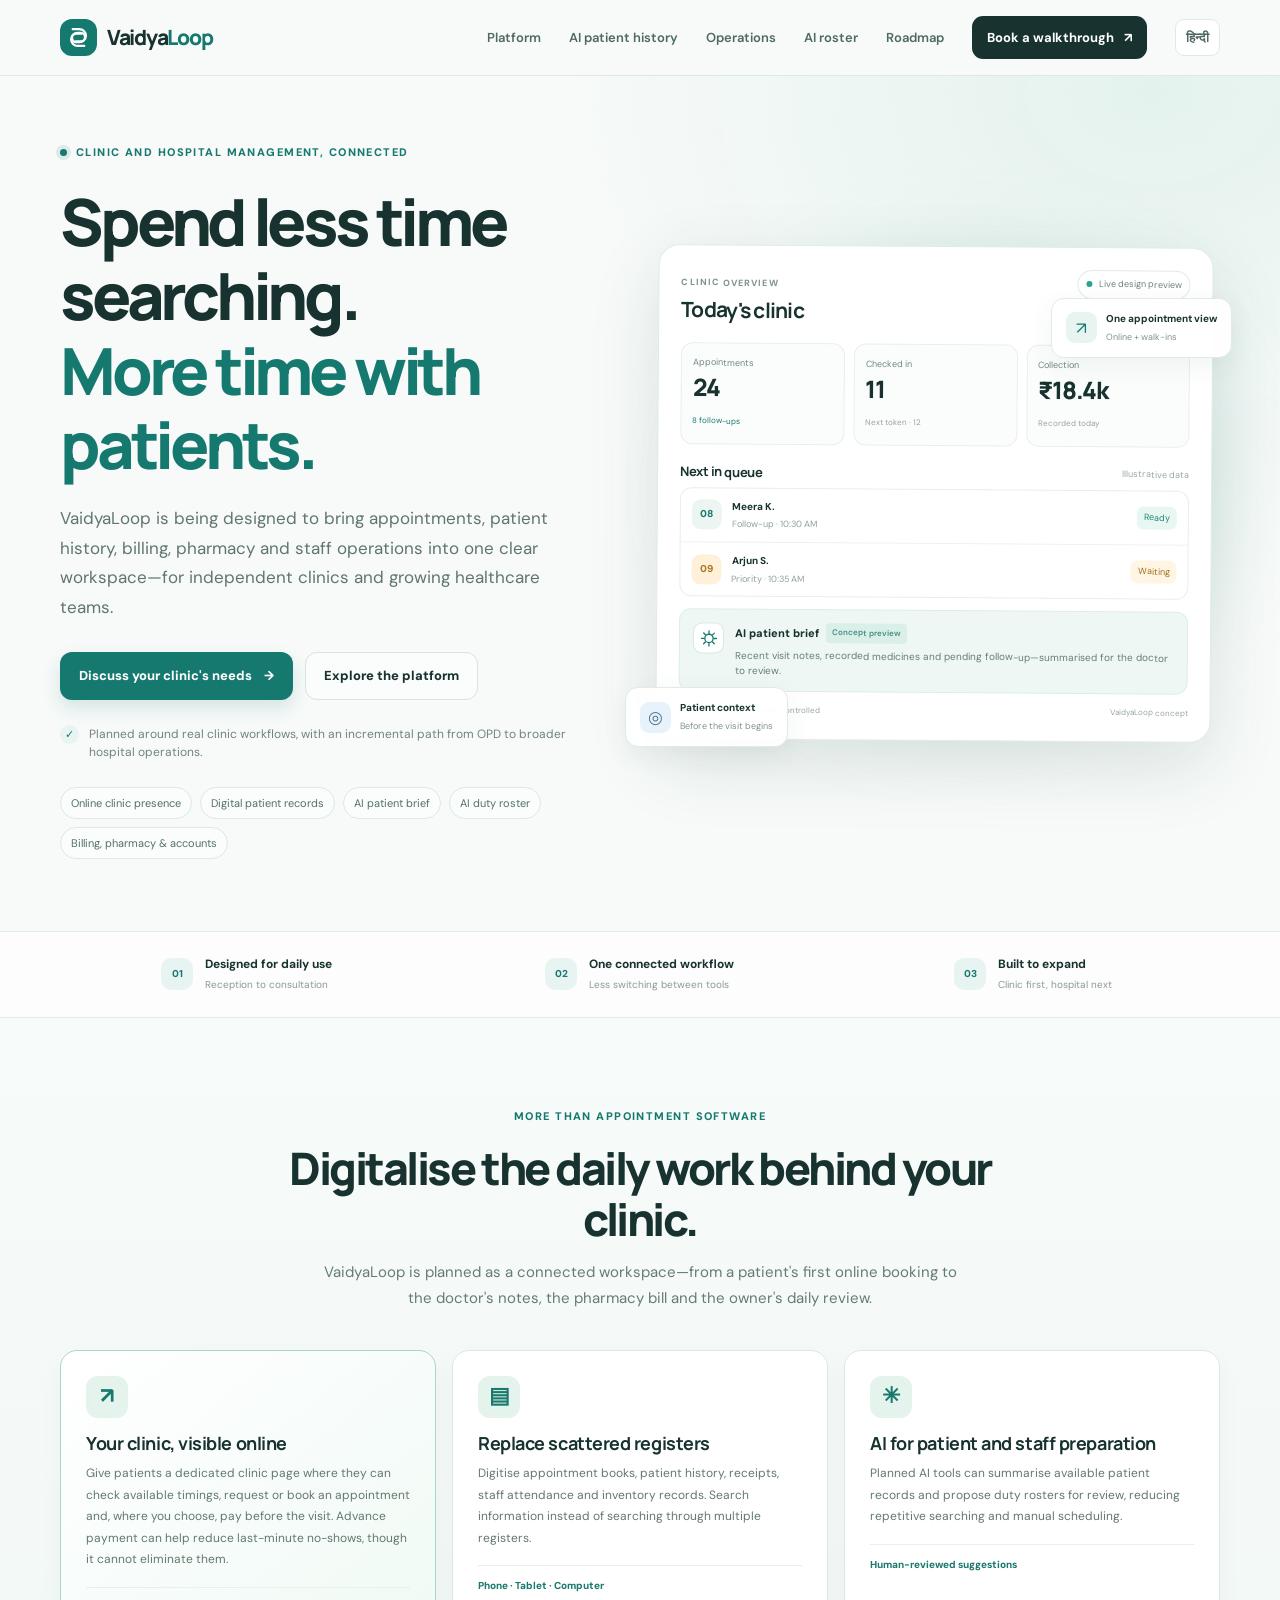
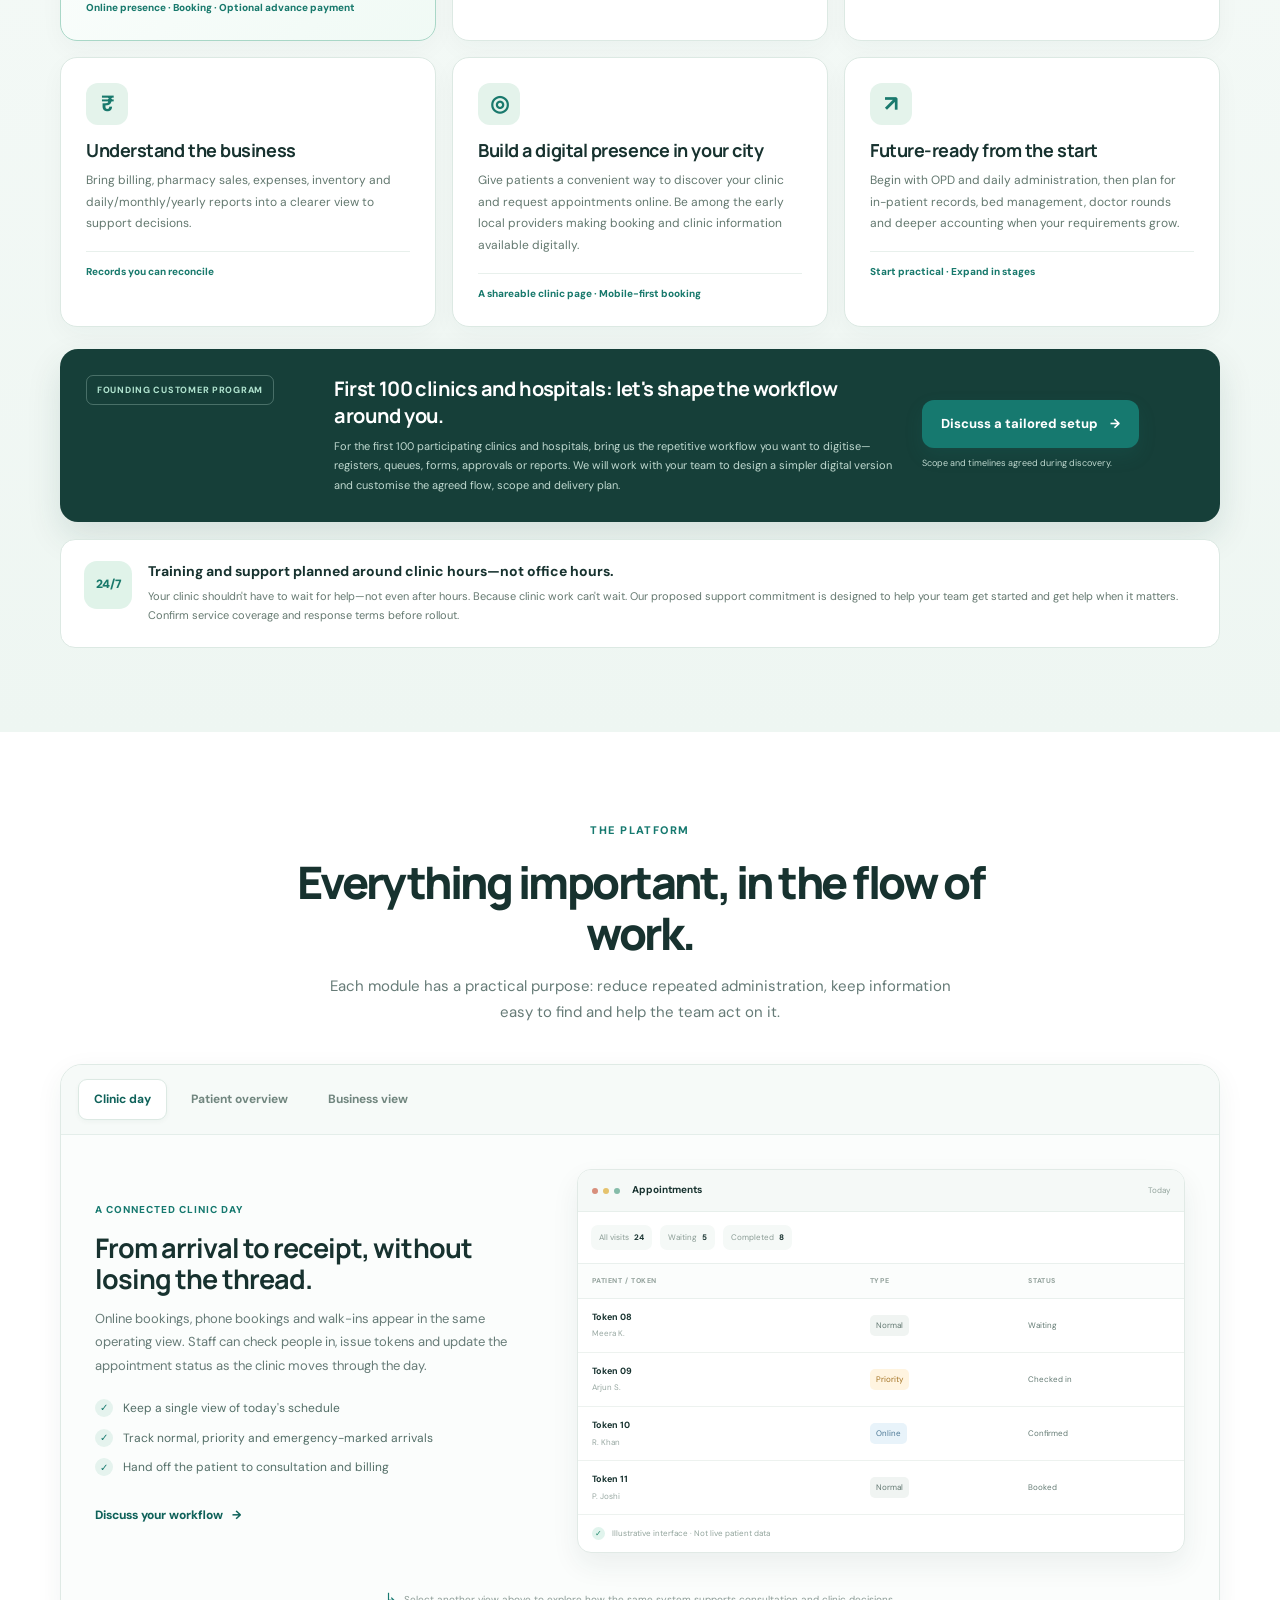
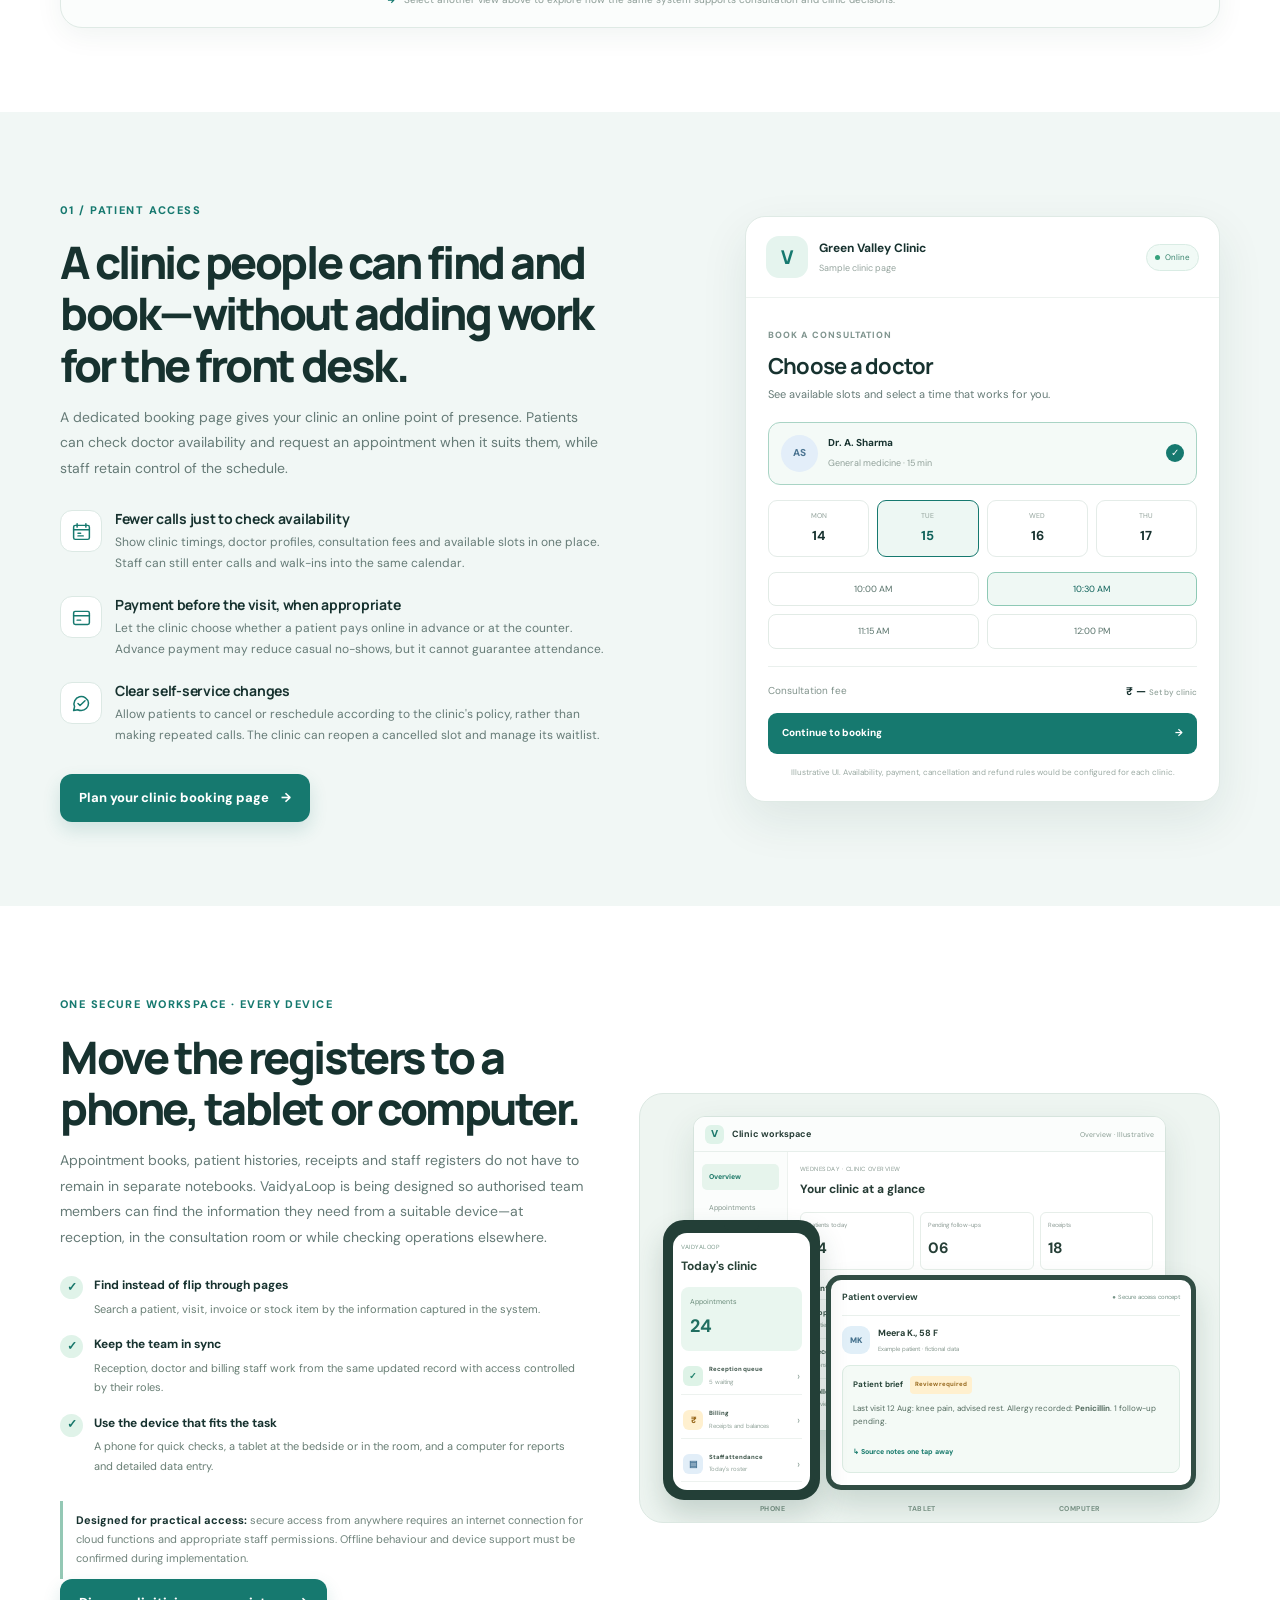
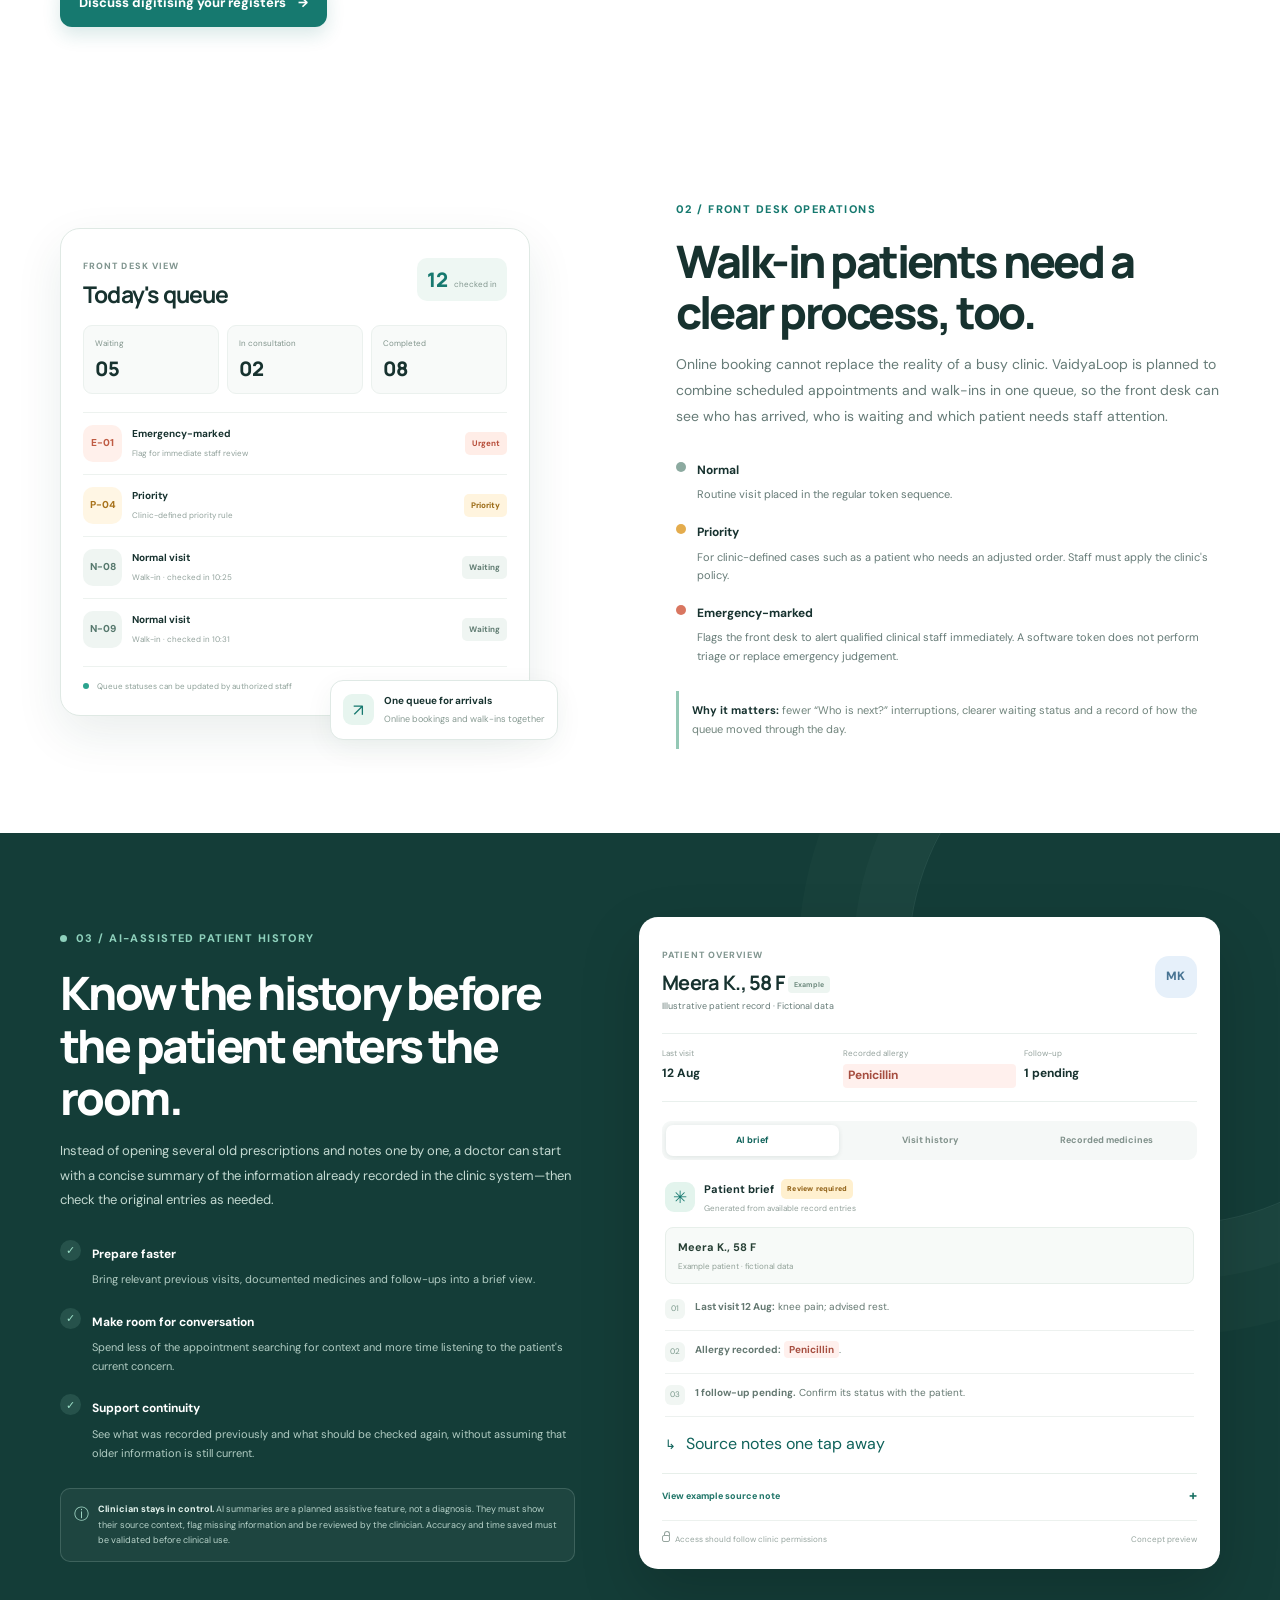
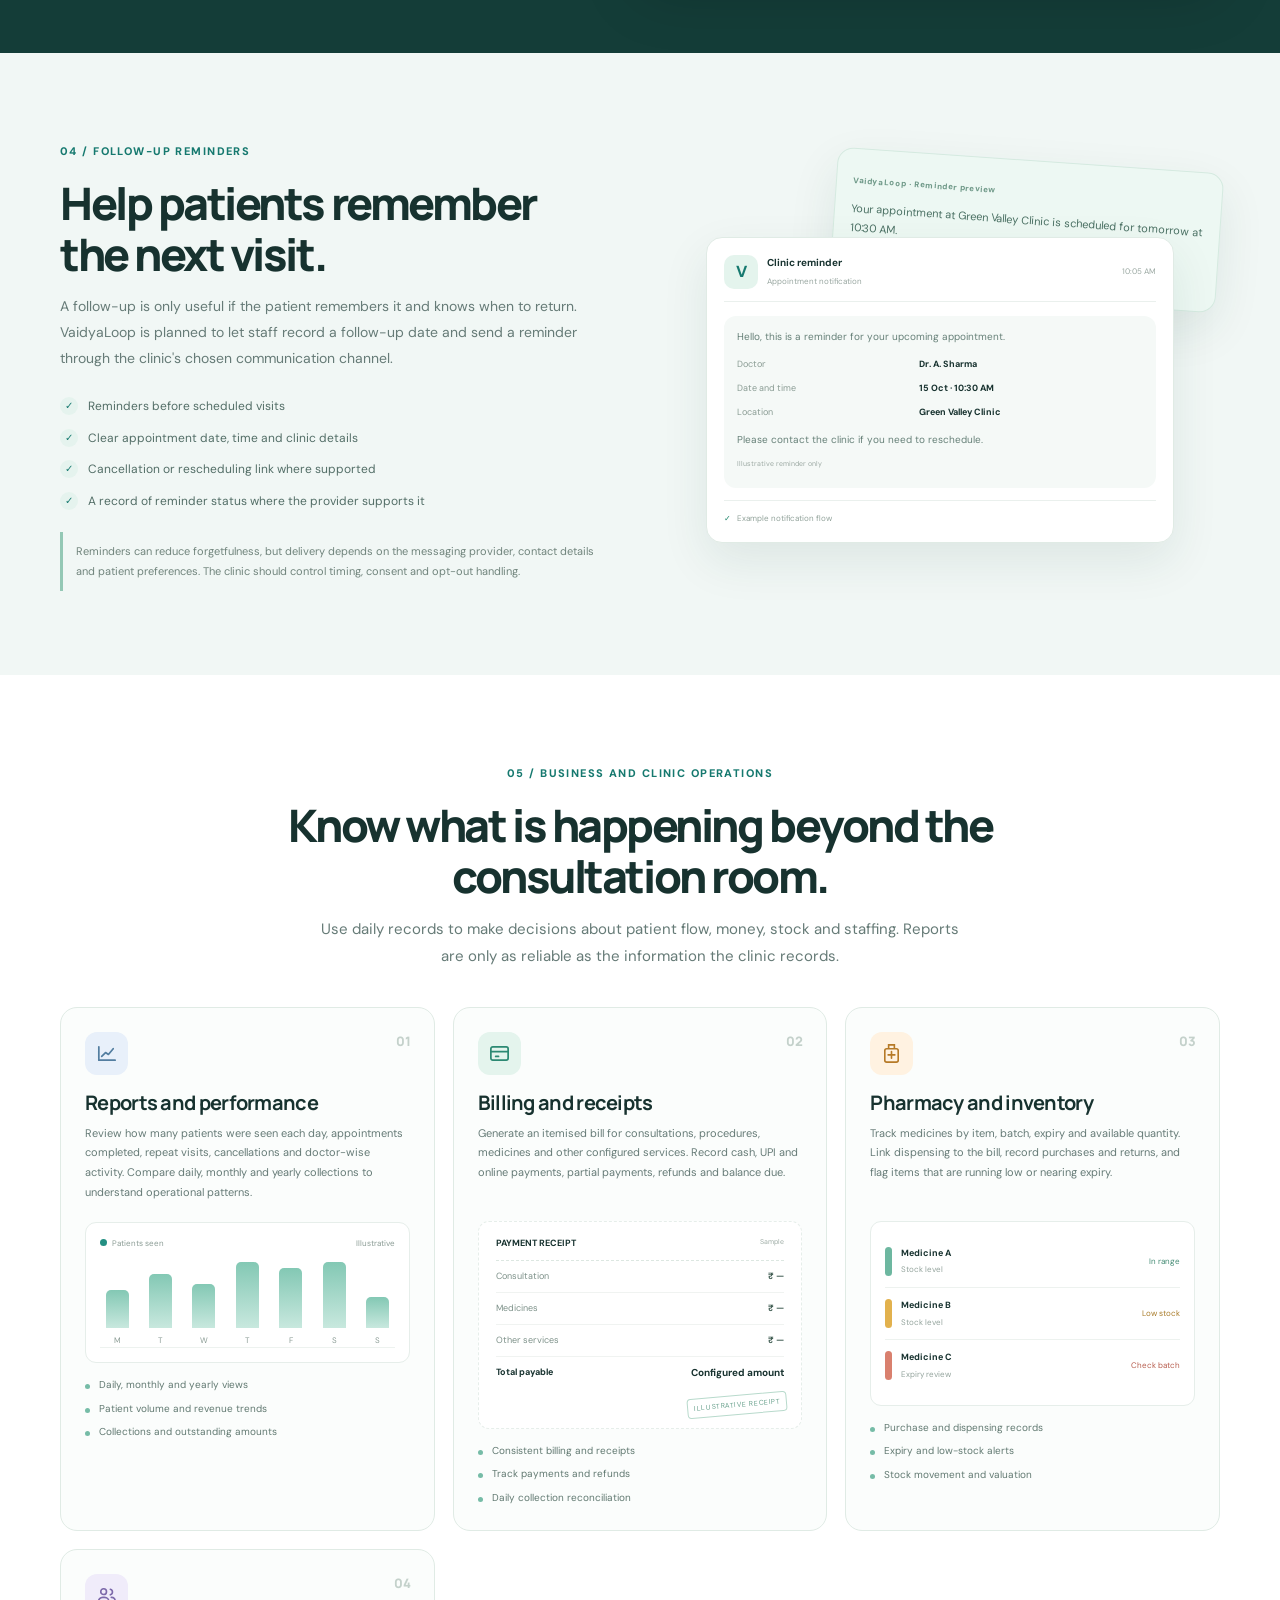
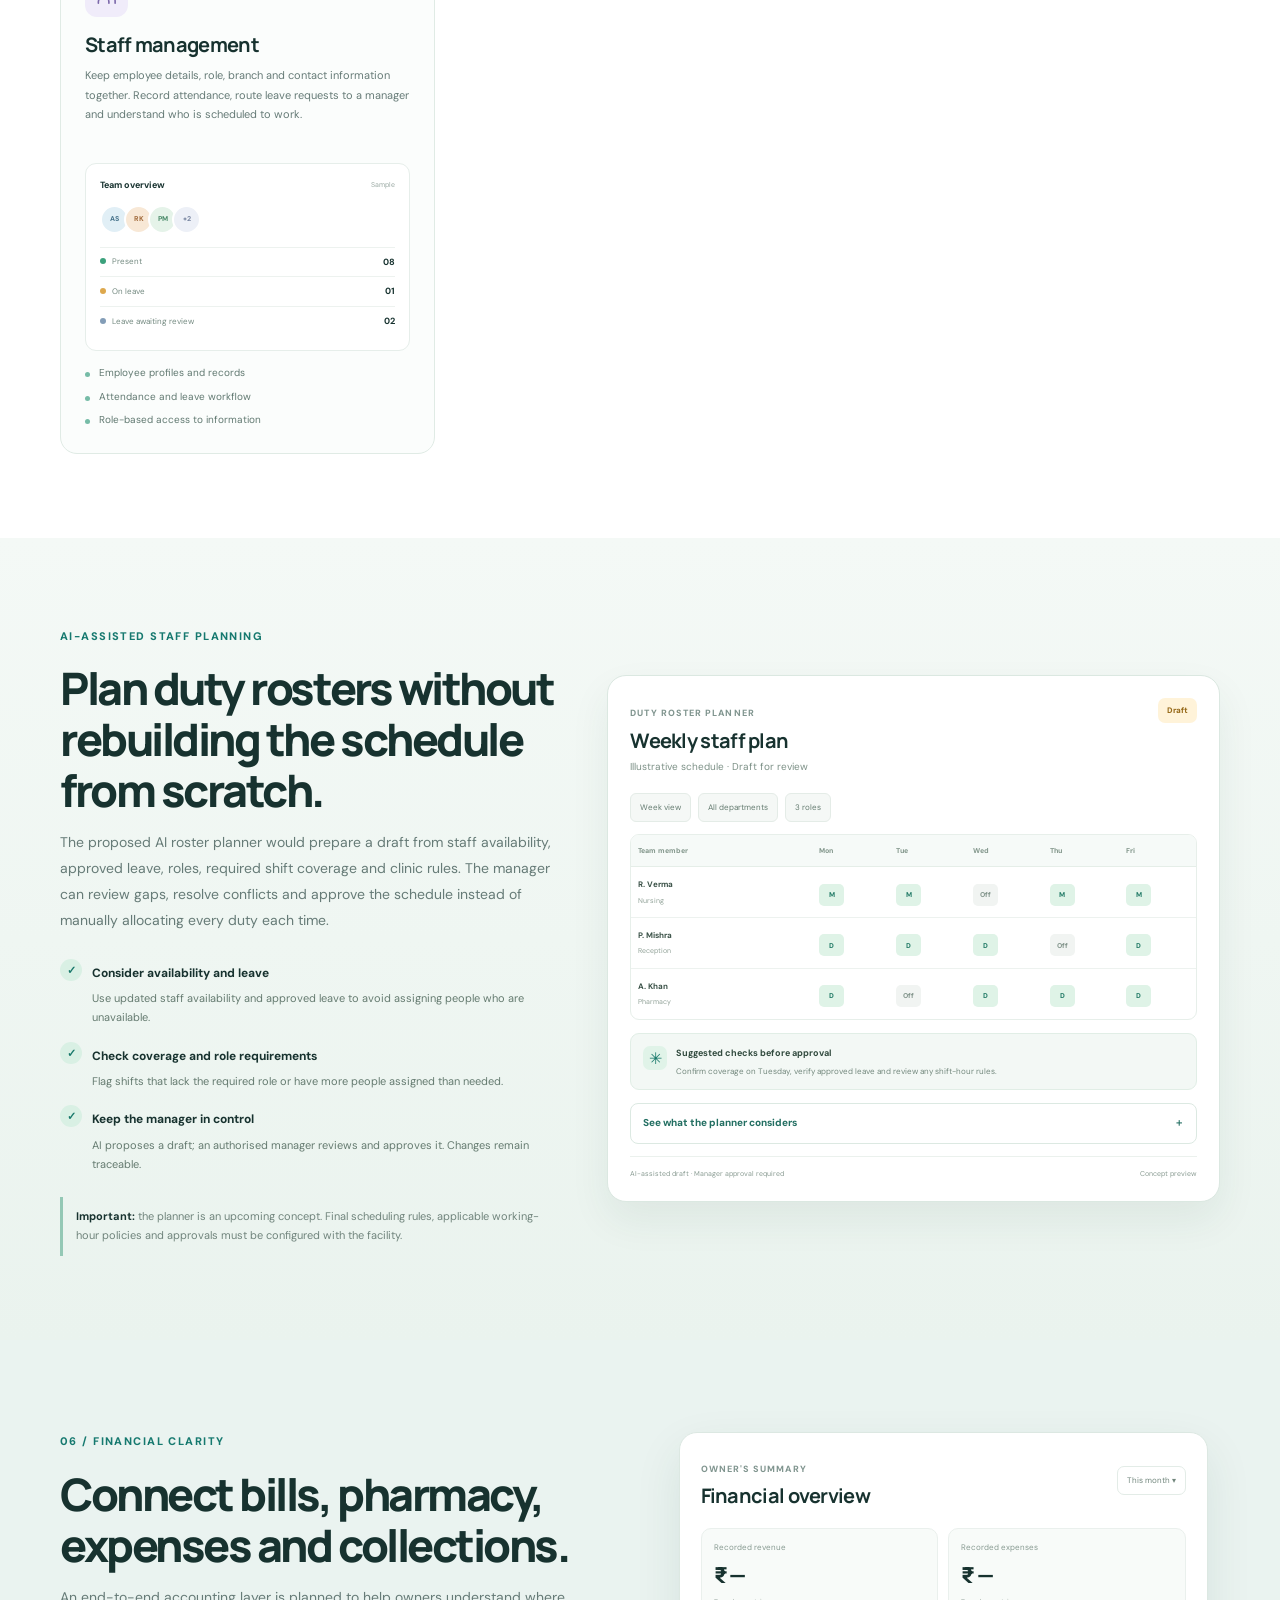
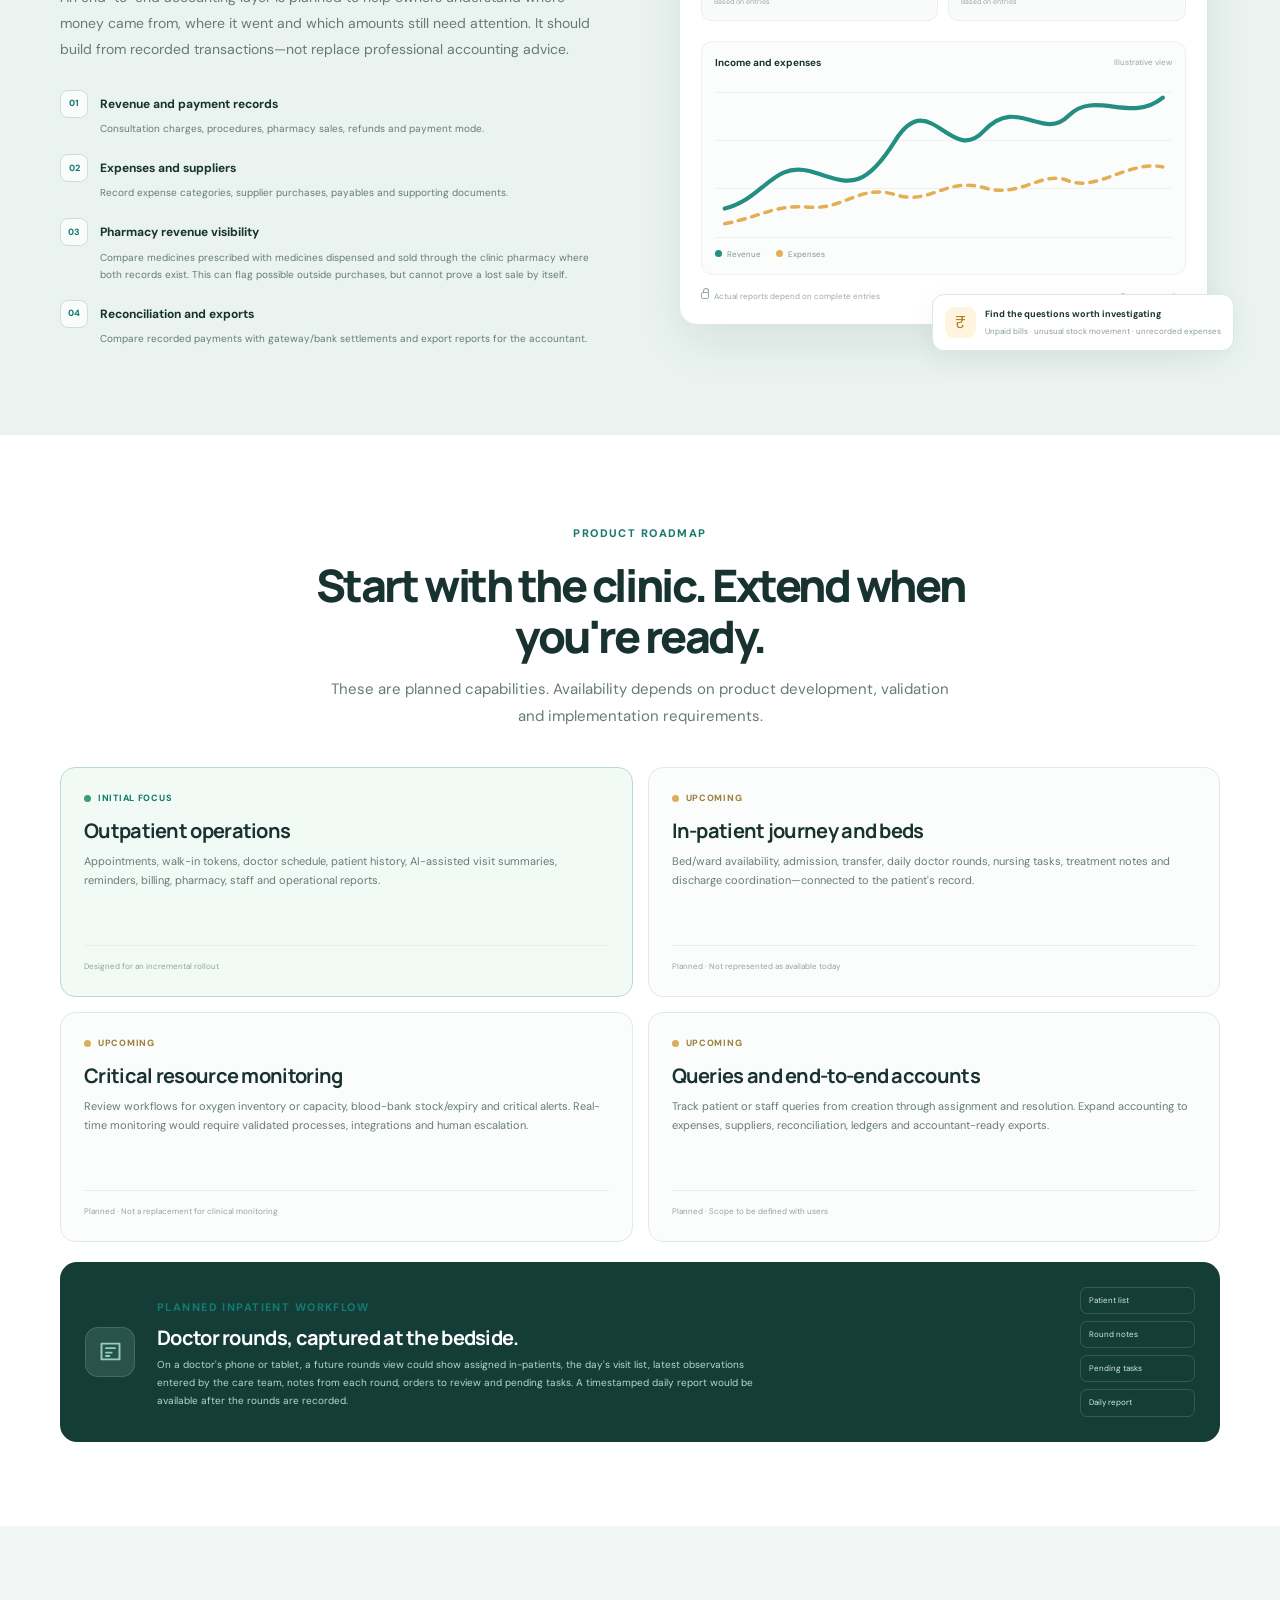
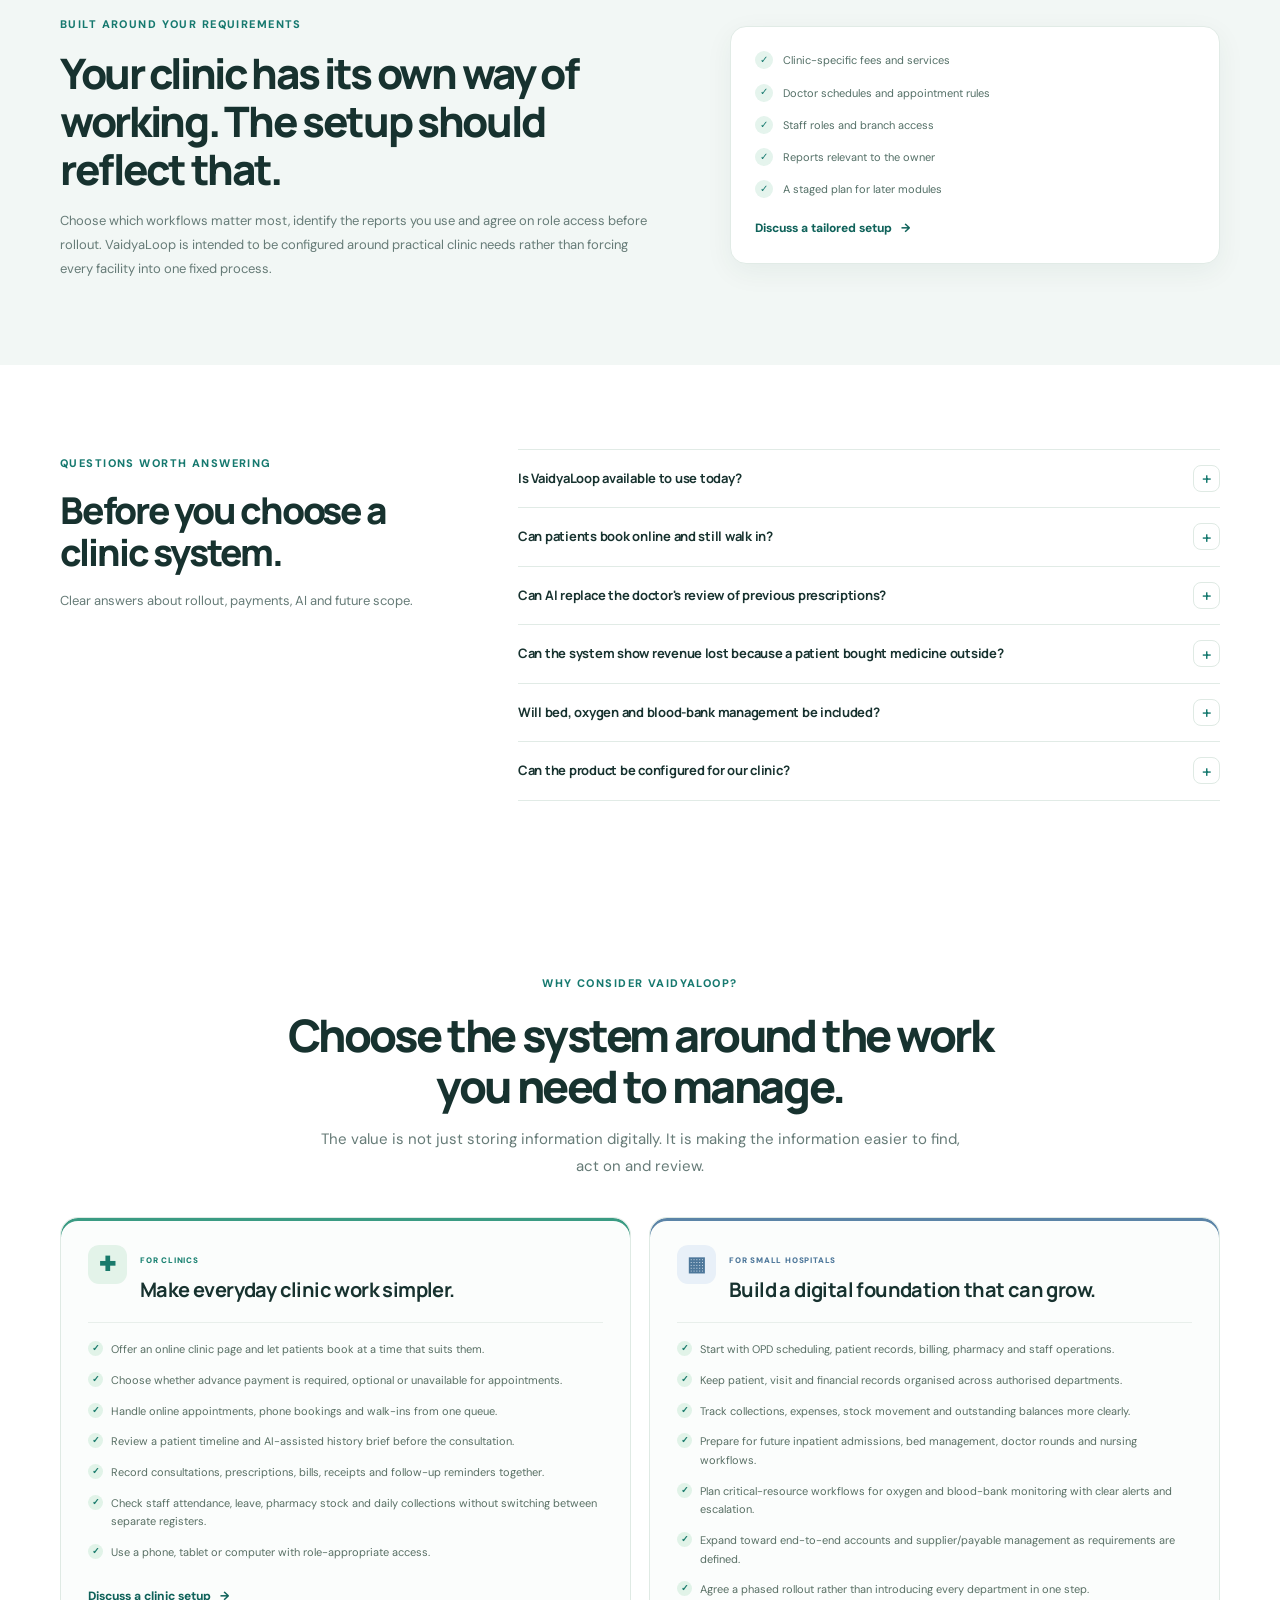
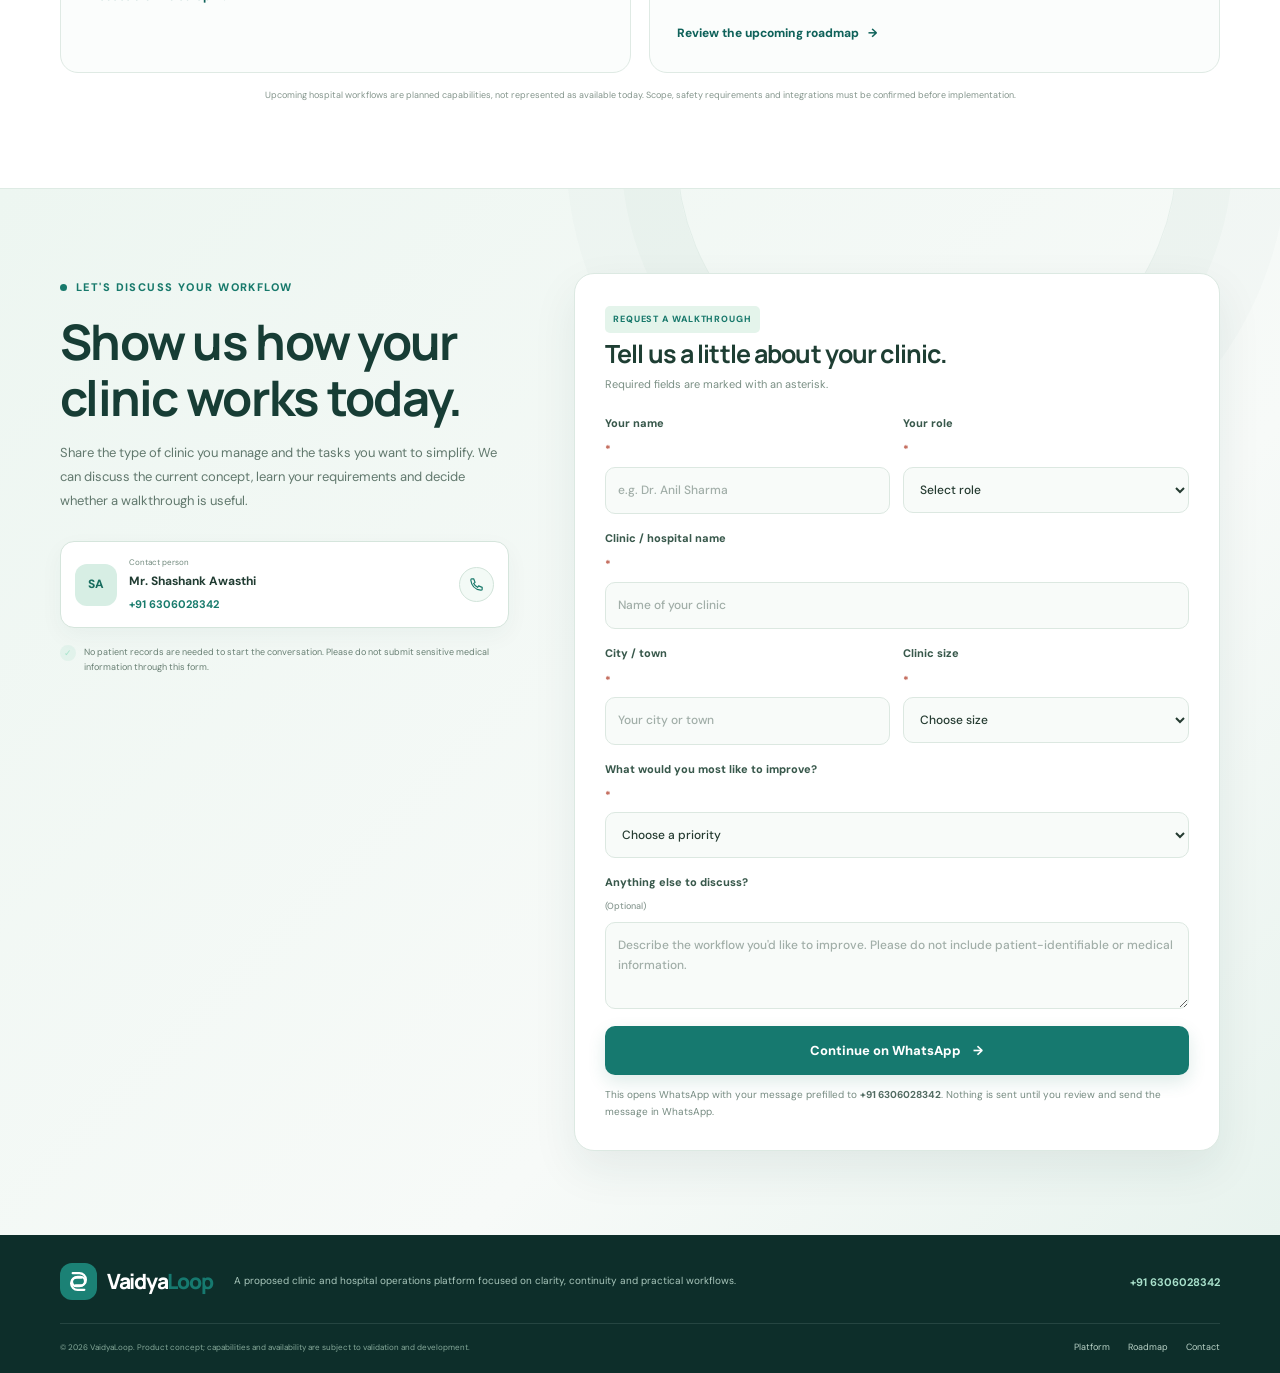
==== commit 9ad3ee64: "initial commit" ====
--- a/index.html
+++ b/index.html
@@ -1,403 +1,386 @@
-<!doctype html>
+<!DOCTYPE html>
+
 <html lang="en">
 <head>
-  <meta charset="utf-8">
-  <meta name="viewport" content="width=device-width, initial-scale=1">
-  <meta name="theme-color" content="#f7faf9">
-  <meta name="description" content="VaidyaLoop brings appointments, walk-in queues, patient history, AI-assisted visit summaries, billing, pharmacy, staff and operational reports into one clinic workspace.">
-  <title>VaidyaLoop — A clearer view of every patient</title>
-  <link rel="preconnect" href="https://fonts.googleapis.com">
-  <link rel="preconnect" href="https://fonts.gstatic.com" crossorigin>
-  <link href="https://fonts.googleapis.com/css2?family=DM+Sans:wght@400;500;600;700&family=Manrope:wght@400;500;600;700;800&display=swap" rel="stylesheet">
-  <link rel="stylesheet" href="styles.css">
-  <script src="script.js" defer></script>
-</head>
+<meta charset="utf-8"/>
+<meta content="width=device-width, initial-scale=1" name="viewport"/>
+<meta content="#f7faf9" name="theme-color"/>
+<meta content="VaidyaLoop brings appointments, walk-in queues, patient history, AI-assisted visit summaries, billing, pharmacy, staff and operational reports into one clinic workspace." name="description"/>
+<title>VaidyaLoop — A clearer view of every patient</title>
+<link href="https://fonts.googleapis.com" rel="preconnect"/>
+<link crossorigin="" href="https://fonts.gstatic.com" rel="preconnect"/>
+<link href="https://fonts.googleapis.com/css2?family=DM+Sans:wght@400;500;600;700&amp;family=Manrope:wght@400;500;600;700;800&amp;display=swap" rel="stylesheet"/>
+<link href="styles.css" rel="stylesheet"/>
+<script defer="" src="script.js"></script>
+<link href="index-hi.html" hreflang="hi" rel="alternate"/></head>
 <body>
-  <a class="skip-link" href="#main">Skip to content</a>
-  <header class="site-header" id="top">
-    <div class="container nav-wrap">
-      <a class="brand" href="#top" aria-label="VaidyaLoop home">
-        <span class="brand-mark" aria-hidden="true">
-          <svg viewBox="0 0 40 40" fill="none"><path d="M12 8.5h9.2a9 9 0 0 1 0 18H17a6 6 0 0 1 0-12h7" stroke="currentColor" stroke-width="3.1" stroke-linecap="round"/><path d="M28 31.5h-9.2a9 9 0 0 1 0-18H23a6 6 0 0 1 0 12h-7" stroke="currentColor" stroke-width="3.1" stroke-linecap="round"/></svg>
-        </span>
-        <span class="brand-name">Vaidya<span>Loop</span></span>
-      </a>
-      <button class="menu-toggle" type="button" aria-label="Open navigation" aria-expanded="false" aria-controls="primary-nav">
-        <span></span><span></span><span></span>
-      </button>
-      <nav class="primary-nav" id="primary-nav" aria-label="Main navigation">
-        <a href="#platform">Platform</a>
-        <a href="#ai-history">AI patient history</a>
-        <a href="#operations">Operations</a>
-        <a href="#roster-planner">AI roster</a>
-        <a href="#roadmap">Roadmap</a>
-        <a class="nav-cta" href="#contact">Book a walkthrough <span aria-hidden="true">↗</span></a>
-      </nav>
-    </div>
-  </header>
-
-  <main id="main">
-    <section class="hero section-pad">
-      <div class="container hero-grid">
-        <div class="hero-copy">
-          <div class="eyebrow"><span class="eyebrow-dot"></span> Clinic and hospital management, connected</div>
-          <h1>Spend less time searching.<br><span>More time with patients.</span></h1>
-          <p class="hero-lead">VaidyaLoop is being designed to bring appointments, patient history, billing, pharmacy and staff operations into one clear workspace—for independent clinics and growing healthcare teams.</p>
-          <div class="hero-actions">
-            <a class="btn btn-primary" href="#contact">Discuss your clinic's needs <span aria-hidden="true">→</span></a>
-            <a class="btn btn-secondary" href="#platform">Explore the platform</a>
-          </div>
-          <div class="hero-note"><span class="note-icon" aria-hidden="true">✓</span><span>Planned around real clinic workflows, with an incremental path from OPD to broader hospital operations.</span></div>
-          <div class="hero-tags" aria-label="Product focus">
-            <span>Online clinic presence</span><span>Digital patient records</span><span>AI patient brief</span><span>AI duty roster</span><span>Billing, pharmacy & accounts</span>
-          </div>
-        </div>
-        <div class="hero-visual" aria-label="Illustrative VaidyaLoop clinic dashboard preview">
-          <div class="visual-glow"></div>
-          <div class="dashboard-card">
-            <div class="dash-top">
-              <div><span class="dash-kicker">CLINIC OVERVIEW</span><h2>Today's clinic</h2></div>
-              <div class="date-pill"><span class="status-dot"></span> Live design preview</div>
-            </div>
-            <div class="stat-grid">
-              <div class="stat-box"><span>Appointments</span><strong>24</strong><small class="positive">8 follow-ups</small></div>
-              <div class="stat-box"><span>Checked in</span><strong>11</strong><small>Next token · 12</small></div>
-              <div class="stat-box"><span>Collection</span><strong>₹18.4k</strong><small>Recorded today</small></div>
-            </div>
-            <div class="dash-section-head"><h3>Next in queue</h3><span class="muted-small">Illustrative data</span></div>
-            <div class="queue-list">
-              <div class="queue-row"><span class="queue-token">08</span><div class="queue-person"><strong>Meera K.</strong><small>Follow-up · 10:30 AM</small></div><span class="queue-status status-ready">Ready</span></div>
-              <div class="queue-row"><span class="queue-token priority-token">09</span><div class="queue-person"><strong>Arjun S.</strong><small>Priority · 10:35 AM</small></div><span class="queue-status status-wait">Waiting</span></div>
-            </div>
-            <div class="ai-preview">
-              <div class="ai-preview-icon" aria-hidden="true"><svg viewBox="0 0 24 24" fill="none"><path d="M12 3v3m0 12v3M3 12h3m12 0h3M5.6 5.6l2.1 2.1m8.6 8.6 2.1 2.1m0-12.8-2.1 2.1m-8.6 8.6-2.1 2.1" stroke="currentColor" stroke-width="1.6" stroke-linecap="round"/><circle cx="12" cy="12" r="5" stroke="currentColor" stroke-width="1.6"/></svg></div>
-              <div><div class="ai-title">AI patient brief <span>Concept preview</span></div><p>Recent visit notes, recorded medicines and pending follow-up—summarised for the doctor to review.</p></div>
-            </div>
-            <div class="dash-footer"><span><i class="tiny-lock" aria-hidden="true"></i> Access should be role-controlled</span><span>VaidyaLoop concept</span></div>
-          </div>
-          <div class="floating-note note-appointments"><span class="floating-icon">↗</span><div><strong>One appointment view</strong><small>Online + walk-ins</small></div></div>
-          <div class="floating-note note-history"><span class="floating-icon mint-icon">◎</span><div><strong>Patient context</strong><small>Before the visit begins</small></div></div>
-        </div>
-      </div>
-    </section>
-
-    <section class="proof-strip" aria-label="Product principles">
-      <div class="container proof-items">
-        <div><span class="proof-symbol">01</span><span><strong>Designed for daily use</strong><small>Reception to consultation</small></span></div>
-        <div><span class="proof-symbol">02</span><span><strong>One connected workflow</strong><small>Less switching between tools</small></span></div>
-        <div><span class="proof-symbol">03</span><span><strong>Built to expand</strong><small>Clinic first, hospital next</small></span></div>
-      </div>
-    </section>
-
-    <section class="section-pad value-overview" id="benefits">
-      <div class="container">
-        <div class="section-heading center-heading">
-          <span class="eyebrow">More than appointment software</span>
-          <h2>Digitalise the daily work behind your clinic.</h2>
-          <p>VaidyaLoop is planned as a connected workspace—from a patient's first online booking to the doctor's notes, the pharmacy bill and the owner's daily review.</p>
-        </div>
-        <div class="value-grid">
-          <article class="value-card value-featured"><span class="value-icon">↗</span><h3>Your clinic, visible online</h3><p>Give patients a dedicated clinic page where they can check available timings, request or book an appointment and, where you choose, pay before the visit. Advance payment can help reduce last-minute no-shows, though it cannot eliminate them.</p><span class="value-proof">Online presence · Booking · Optional advance payment</span></article>
-          <article class="value-card"><span class="value-icon">▤</span><h3>Replace scattered registers</h3><p>Digitise appointment books, patient history, receipts, staff attendance and inventory records. Search information instead of searching through multiple registers.</p><span class="value-proof">Phone · Tablet · Computer</span></article>
-          <article class="value-card"><span class="value-icon">✳</span><h3>AI for patient and staff preparation</h3><p>Planned AI tools can summarise available patient records and propose duty rosters for review, reducing repetitive searching and manual scheduling.</p><span class="value-proof">Human-reviewed suggestions</span></article>
-          <article class="value-card"><span class="value-icon">₹</span><h3>Understand the business</h3><p>Bring billing, pharmacy sales, expenses, inventory and daily/monthly/yearly reports into a clearer view to support decisions.</p><span class="value-proof">Records you can reconcile</span></article>
-          <article class="value-card"><span class="value-icon">◎</span><h3>Build a digital presence in your city</h3><p>Give patients a convenient way to discover your clinic and request appointments online. Be among the early local providers making booking and clinic information available digitally.</p><span class="value-proof">A shareable clinic page · Mobile-first booking</span></article>
-          <article class="value-card"><span class="value-icon">↗</span><h3>Future-ready from the start</h3><p>Begin with OPD and daily administration, then plan for in-patient records, bed management, doctor rounds and deeper accounting when your requirements grow.</p><span class="value-proof">Start practical · Expand in stages</span></article>
-        </div>
-        <div class="founding-clinic-banner">
-          <div class="founding-badge">FOUNDING CUSTOMER PROGRAM</div>
-          <div class="founding-copy"><h3>First 100 clinics and hospitals: let's shape the workflow around you.</h3><p>For the first 100 participating clinics and hospitals, bring us the repetitive workflow you want to digitise—registers, queues, forms, approvals or reports. We will work with your team to design a simpler digital version and customise the agreed flow, scope and delivery plan.</p></div>
-          <div class="founding-action"><a class="btn btn-primary" href="#contact">Discuss a tailored setup <span aria-hidden="true">→</span></a><small>Scope and timelines agreed during discovery.</small></div>
-        </div>
-        <div class="support-highlight"><div class="support-icon" aria-hidden="true">24/7</div><div><strong>Training and support planned around clinic hours—not office hours.</strong><p>Your clinic shouldn't have to wait for help—not even after hours. Because clinic work can't wait. Our proposed support commitment is designed to help your team get started and get help when it matters. Confirm service coverage and response terms before rollout.</p></div></div>
-      </div>
-    </section>
-
-    <section class="section-pad section-white" id="platform">
-      <div class="container">
-        <div class="section-heading center-heading">
-          <span class="eyebrow">The platform</span>
-          <h2>Everything important, in the flow of work.</h2>
-          <p>Each module has a practical purpose: reduce repeated administration, keep information easy to find and help the team act on it.</p>
-        </div>
-        <div class="interactive-platform">
-          <div class="platform-tabs" role="tablist" aria-label="Explore product views">
-            <button class="platform-tab active" role="tab" aria-selected="true" aria-controls="platform-panel" id="tab-flow" data-view="flow">Clinic day</button>
-            <button class="platform-tab" role="tab" aria-selected="false" aria-controls="platform-panel" id="tab-patient" data-view="patient">Patient overview</button>
-            <button class="platform-tab" role="tab" aria-selected="false" aria-controls="platform-panel" id="tab-revenue" data-view="revenue">Business view</button>
-          </div>
-          <div class="platform-panel" id="platform-panel" role="tabpanel" aria-labelledby="tab-flow" tabindex="0">
-            <div class="platform-panel-copy">
-              <span class="panel-label" id="panel-label">A connected clinic day</span>
-              <h3 id="panel-title">From arrival to receipt, without losing the thread.</h3>
-              <p id="panel-description">Online bookings, phone bookings and walk-ins appear in the same operating view. Staff can check people in, issue tokens and update the appointment status as the clinic moves through the day.</p>
-              <ul class="check-list" id="panel-list">
-                <li><span>✓</span> Keep a single view of today's schedule</li>
-                <li><span>✓</span> Track normal, priority and emergency-marked arrivals</li>
-                <li><span>✓</span> Hand off the patient to consultation and billing</li>
-              </ul>
-              <a class="text-link" href="#contact">Discuss your workflow <span aria-hidden="true">→</span></a>
-            </div>
-            <div class="panel-visual" id="panel-visual">
-              <div class="mini-window">
-                <div class="mini-window-bar"><span></span><span></span><span></span><strong>Appointments</strong><small>Today</small></div>
-                <div class="mini-toolbar"><span>All visits <b>24</b></span><span>Waiting <b>5</b></span><span>Completed <b>8</b></span></div>
-                <div class="mini-table-head"><span>Patient / token</span><span>Type</span><span>Status</span></div>
-                <div class="mini-table-row"><span><b>Token 08</b><small>Meera K.</small></span><em class="tag-normal">Normal</em><span class="mini-status">Waiting</span></div>
-                <div class="mini-table-row"><span><b>Token 09</b><small>Arjun S.</small></span><em class="tag-priority">Priority</em><span class="mini-status">Checked in</span></div>
-                <div class="mini-table-row"><span><b>Token 10</b><small>R. Khan</small></span><em class="tag-online">Online</em><span class="mini-status">Confirmed</span></div>
-                <div class="mini-table-row"><span><b>Token 11</b><small>P. Joshi</small></span><em class="tag-normal">Normal</em><span class="mini-status">Booked</span></div>
-                <div class="mini-window-foot"><span class="tiny-check">✓</span> Illustrative interface · Not live patient data</div>
-              </div>
-            </div>
-          </div>
-          <p class="interaction-hint"><span aria-hidden="true">↳</span> Select another view above to explore how the same system supports consultation and clinic decisions.</p>
-        </div>
-      </div>
-    </section>
-
-    <section class="section-pad section-soft" id="appointments">
-      <div class="container split-section">
-        <div class="section-copy">
-          <span class="eyebrow">01 / Patient access</span>
-          <h2>A clinic people can find and book—without adding work for the front desk.</h2>
-          <p class="section-intro">A dedicated booking page gives your clinic an online point of presence. Patients can check doctor availability and request an appointment when it suits them, while staff retain control of the schedule.</p>
-          <div class="benefit-list">
-            <article class="benefit-item"><span class="benefit-icon"><svg viewBox="0 0 24 24" fill="none"><rect x="3" y="5" width="18" height="16" rx="2" stroke="currentColor" stroke-width="1.7"/><path d="M7 3v4m10-4v4M3 10h18M8 14h3m-3 3h6" stroke="currentColor" stroke-width="1.7" stroke-linecap="round"/></svg></span><div><h3>Fewer calls just to check availability</h3><p>Show clinic timings, doctor profiles, consultation fees and available slots in one place. Staff can still enter calls and walk-ins into the same calendar.</p></div></article>
-            <article class="benefit-item"><span class="benefit-icon"><svg viewBox="0 0 24 24" fill="none"><rect x="3" y="5" width="18" height="15" rx="2" stroke="currentColor" stroke-width="1.7"/><path d="M3 10h18M7 15h4" stroke="currentColor" stroke-width="1.7" stroke-linecap="round"/></svg></span><div><h3>Payment before the visit, when appropriate</h3><p>Let the clinic choose whether a patient pays online in advance or at the counter. Advance payment may reduce casual no-shows, but it cannot guarantee attendance.</p></div></article>
-            <article class="benefit-item"><span class="benefit-icon"><svg viewBox="0 0 24 24" fill="none"><path d="M20 11.5A8.3 8.3 0 0 1 11.7 20a8.8 8.8 0 0 1-4-.9L3 20l1.1-4.4A8.3 8.3 0 1 1 20 11.5Z" stroke="currentColor" stroke-width="1.7" stroke-linejoin="round"/><path d="m8 12 2.3 2.2L16 8.8" stroke="currentColor" stroke-width="1.7" stroke-linecap="round" stroke-linejoin="round"/></svg></span><div><h3>Clear self-service changes</h3><p>Allow patients to cancel or reschedule according to the clinic's policy, rather than making repeated calls. The clinic can reopen a cancelled slot and manage its waitlist.</p></div></article>
-          </div>
-          <a class="btn btn-primary" href="#contact">Plan your clinic booking page <span aria-hidden="true">→</span></a>
-        </div>
-        <div class="booking-demo-card" aria-label="Illustrative online booking screen">
-          <div class="booking-demo-top"><div class="clinic-avatar">V</div><div><strong>Green Valley Clinic</strong><small>Sample clinic page</small></div><span class="online-pill"><i></i> Online</span></div>
-          <div class="booking-demo-body"><span class="mini-label">BOOK A CONSULTATION</span><h3>Choose a doctor</h3><p>See available slots and select a time that works for you.</p>
-            <div class="doctor-choice selected"><span class="doctor-avatar avatar-one">AS</span><span class="doctor-detail"><strong>Dr. A. Sharma</strong><small>General medicine · 15 min</small></span><span class="radio-check">✓</span></div>
-            <div class="date-selector"><span><small>MON</small><b>14</b></span><span class="selected-day"><small>TUE</small><b>15</b></span><span><small>WED</small><b>16</b></span><span><small>THU</small><b>17</b></span></div>
-            <div class="slot-grid"><button type="button" class="slot-choice">10:00 AM</button><button type="button" class="slot-choice selected">10:30 AM</button><button type="button" class="slot-choice">11:15 AM</button><button type="button" class="slot-choice">12:00 PM</button></div>
-            <div class="booking-summary"><span>Consultation fee</span><strong>₹ — <small>Set by clinic</small></strong></div>
-            <div class="demo-book-btn">Continue to booking <span>→</span></div>
-            <p class="micro-note">Illustrative UI. Availability, payment, cancellation and refund rules would be configured for each clinic.</p>
-          </div>
-        </div>
-      </div>
-    </section>
-
-    <section class="section-pad device-section" id="digital-register">
-      <div class="container device-layout">
-        <div class="section-copy device-copy">
-          <span class="eyebrow">One secure workspace · Every device</span>
-          <h2>Move the registers to a phone, tablet or computer.</h2>
-          <p class="section-intro">Appointment books, patient histories, receipts and staff registers do not have to remain in separate notebooks. VaidyaLoop is being designed so authorised team members can find the information they need from a suitable device—at reception, in the consultation room or while checking operations elsewhere.</p>
-          <div class="device-benefits">
-            <div><span>✓</span><div><strong>Find instead of flip through pages</strong><p>Search a patient, visit, invoice or stock item by the information captured in the system.</p></div></div>
-            <div><span>✓</span><div><strong>Keep the team in sync</strong><p>Reception, doctor and billing staff work from the same updated record with access controlled by their roles.</p></div></div>
-            <div><span>✓</span><div><strong>Use the device that fits the task</strong><p>A phone for quick checks, a tablet at the bedside or in the room, and a computer for reports and detailed data entry.</p></div></div>
-          </div>
-          <p class="inline-note"><strong>Designed for practical access:</strong> secure access from anywhere requires an internet connection for cloud functions and appropriate staff permissions. Offline behaviour and device support must be confirmed during implementation.</p>
-          <a class="btn btn-primary" href="#contact">Discuss digitising your registers <span aria-hidden="true">→</span></a>
-        </div>
-        <div class="device-showcase" aria-label="Illustrative VaidyaLoop interface on desktop, tablet and mobile">
-          <div class="device-desktop">
-            <div class="device-topbar"><span class="device-logo-dot">V</span><strong>Clinic workspace</strong><small>Overview · Illustrative</small></div>
-            <div class="device-desktop-body"><aside><span class="side-active">Overview</span><span>Appointments</span><span>Patients</span><span>Billing</span><span>Staff</span></aside><div class="device-screen-main"><div class="device-greeting"><small>WEDNESDAY · CLINIC OVERVIEW</small><b>Your clinic at a glance</b></div><div class="device-kpis"><div><small>Patients today</small><strong>24</strong></div><div><small>Pending follow-ups</small><strong>06</strong></div><div><small>Receipts</small><strong>18</strong></div></div><div class="device-list-head"><b>Recent activity</b><small>Sample records</small></div><div class="device-list-row"><i></i><span><b>Appointment checked in</b><small>Patient record updated</small></span><em>Today</em></div><div class="device-list-row"><i></i><span><b>Receipt created</b><small>Consultation billing</small></span><em>Today</em></div><div class="device-list-row"><i></i><span><b>Follow-up reminder due</b><small>Review scheduled messages</small></span><em>Pending</em></div></div></div>
-          </div>
-          <div class="device-tablet"><div class="device-tablet-bar"><strong>Patient overview</strong><span>● Secure access concept</span></div><div class="device-tablet-patient"><span class="device-avatar">MK</span><div><b>Meera K., 58 F</b><small>Example patient · fictional data</small></div></div><div class="device-tablet-summary"><b>Patient brief <em>Review required</em></b><p>Last visit 12 Aug: knee pain, advised rest. Allergy recorded: <strong>Penicillin</strong>. 1 follow-up pending.</p><small>↳ Source notes one tap away</small></div></div>
-          <div class="device-phone"><div class="phone-speaker"></div><div class="phone-screen"><div class="phone-greeting"><small>VAIDYALOOP</small><b>Today's clinic</b></div><div class="phone-kpi"><span>Appointments</span><strong>24</strong></div><div class="phone-row"><span class="phone-row-icon">✓</span><div><b>Reception queue</b><small>5 waiting</small></div><span>›</span></div><div class="phone-row"><span class="phone-row-icon mint">₹</span><div><b>Billing</b><small>Receipts and balances</small></div><span>›</span></div><div class="phone-row"><span class="phone-row-icon blue">▤</span><div><b>Staff attendance</b><small>Today's roster</small></div><span>›</span></div></div></div>
-          <div class="device-caption"><span>Phone</span><span>Tablet</span><span>Computer</span></div>
-        </div>
-      </div>
-    </section>
-
-    <section class="section-pad section-white" id="walk-ins">
-      <div class="container split-section reverse-mobile">
-        <div class="queue-visual-wrap">
-          <div class="queue-board">
-            <div class="queue-board-head"><div><span class="mini-label">FRONT DESK VIEW</span><h3>Today's queue</h3></div><div class="queue-count"><strong>12</strong><small>checked in</small></div></div>
-            <div class="queue-metrics"><div><span>Waiting</span><strong>05</strong></div><div><span>In consultation</span><strong>02</strong></div><div><span>Completed</span><strong>08</strong></div></div>
-            <div class="queue-ticket ticket-emergency"><div class="ticket-number">E-01</div><div class="ticket-main"><strong>Emergency-marked</strong><small>Flag for immediate staff review</small></div><span class="ticket-label emergency-label">Urgent</span></div>
-            <div class="queue-ticket ticket-priority"><div class="ticket-number">P-04</div><div class="ticket-main"><strong>Priority</strong><small>Clinic-defined priority rule</small></div><span class="ticket-label priority-label">Priority</span></div>
-            <div class="queue-ticket"><div class="ticket-number">N-08</div><div class="ticket-main"><strong>Normal visit</strong><small>Walk-in · checked in 10:25</small></div><span class="ticket-label normal-label">Waiting</span></div>
-            <div class="queue-ticket"><div class="ticket-number">N-09</div><div class="ticket-main"><strong>Normal visit</strong><small>Walk-in · checked in 10:31</small></div><span class="ticket-label normal-label">Waiting</span></div>
-            <div class="queue-board-foot"><span class="status-dot"></span> Queue statuses can be updated by authorized staff</div>
-          </div>
-          <div class="queue-callout"><span class="callout-icon">↗</span><span><strong>One queue for arrivals</strong><small>Online bookings and walk-ins together</small></span></div>
-        </div>
-        <div class="section-copy">
-          <span class="eyebrow">02 / Front desk operations</span>
-          <h2>Walk-in patients need a clear process, too.</h2>
-          <p class="section-intro">Online booking cannot replace the reality of a busy clinic. VaidyaLoop is planned to combine scheduled appointments and walk-ins in one queue, so the front desk can see who has arrived, who is waiting and which patient needs staff attention.</p>
-          <div class="priority-explainer">
-            <div class="priority-line"><span class="priority-dot dot-normal"></span><div><strong>Normal</strong><p>Routine visit placed in the regular token sequence.</p></div></div>
-            <div class="priority-line"><span class="priority-dot dot-priority"></span><div><strong>Priority</strong><p>For clinic-defined cases such as a patient who needs an adjusted order. Staff must apply the clinic's policy.</p></div></div>
-            <div class="priority-line"><span class="priority-dot dot-emergency"></span><div><strong>Emergency-marked</strong><p>Flags the front desk to alert qualified clinical staff immediately. A software token does not perform triage or replace emergency judgement.</p></div></div>
-          </div>
-          <p class="inline-note"><strong>Why it matters:</strong> fewer “Who is next?” interruptions, clearer waiting status and a record of how the queue moved through the day.</p>
-        </div>
-      </div>
-    </section>
-
-    <section class="section-pad ai-section" id="ai-history">
-      <div class="container ai-layout">
-        <div class="ai-copy">
-          <span class="eyebrow eyebrow-light">03 / AI-assisted patient history</span>
-          <h2>Know the history before the patient enters the room.</h2>
-          <p class="ai-intro">Instead of opening several old prescriptions and notes one by one, a doctor can start with a concise summary of the information already recorded in the clinic system—then check the original entries as needed.</p>
-          <div class="ai-benefit-grid">
-            <div><span class="ai-check">✓</span><div><strong>Prepare faster</strong><p>Bring relevant previous visits, documented medicines and follow-ups into a brief view.</p></div></div>
-            <div><span class="ai-check">✓</span><div><strong>Make room for conversation</strong><p>Spend less of the appointment searching for context and more time listening to the patient's current concern.</p></div></div>
-            <div><span class="ai-check">✓</span><div><strong>Support continuity</strong><p>See what was recorded previously and what should be checked again, without assuming that older information is still current.</p></div></div>
-          </div>
-          <div class="ai-disclaimer"><span aria-hidden="true">ⓘ</span><p><strong>Clinician stays in control.</strong> AI summaries are a planned assistive feature, not a diagnosis. They must show their source context, flag missing information and be reviewed by the clinician. Accuracy and time saved must be validated before clinical use.</p></div>
-        </div>
-        <div class="patient-brief-card">
-          <div class="patient-brief-header"><div><span class="mini-label">PATIENT OVERVIEW</span><h3>Meera K., 58 F <span class="sample-chip">Example</span></h3><p>Illustrative patient record · Fictional data</p></div><div class="patient-avatar">MK</div></div>
-          <div class="patient-quick-facts"><div><small>Last visit</small><strong>12 Aug</strong></div><div><small>Recorded allergy</small><strong class="allergy-emphasis">Penicillin</strong></div><div><small>Follow-up</small><strong>1 pending</strong></div></div>
-          <div class="brief-tabs" role="tablist" aria-label="Patient overview tabs">
-            <button class="brief-tab active" type="button" role="tab" aria-selected="true" data-brief="summary">AI brief</button>
-            <button class="brief-tab" type="button" role="tab" aria-selected="false" data-brief="timeline">Visit history</button>
-            <button class="brief-tab" type="button" role="tab" aria-selected="false" data-brief="medicines">Recorded medicines</button>
-          </div>
-          <div class="brief-content" id="brief-content" role="tabpanel" tabindex="0" aria-live="polite">
-            <div class="brief-heading"><span class="ai-spark">✳</span><div><strong>Patient brief <em class="review-required">Review required</em></strong><small>Generated from available record entries</small></div></div>
-            <div class="patient-name-line"><strong>Meera K., 58 F</strong><span>Example patient · fictional data</span></div>
-            <div class="summary-point"><span>01</span><p><strong>Last visit 12 Aug:</strong> knee pain; advised rest.</p></div>
-            <div class="summary-point"><span>02</span><p><strong>Allergy recorded:</strong> <strong class="allergy-emphasis">Penicillin</strong>.</p></div>
-            <div class="summary-point"><span>03</span><p><strong>1 follow-up pending.</strong> Confirm its status with the patient.</p></div>
-            <button class="source-link source-link-action source-note-open" type="button" data-open-source-notes><span class="source-mark">↳</span> Source notes one tap away</button>
-          </div>
-          <details class="source-notes-details" id="notes-example"><summary>View example source note</summary><p>12 Aug consultation: knee pain documented; rest advised. Allergy field records Penicillin. Follow-up status: pending. This is fictional sample content, not a real medical record.</p></details>
-          <div class="patient-brief-footer"><span><i class="tiny-lock" aria-hidden="true"></i> Access should follow clinic permissions</span><span>Concept preview</span></div>
-        </div>
-      </div>
-    </section>
-
-    <section class="section-pad section-soft" id="reminders">
-      <div class="container split-section reminders-layout">
-        <div class="section-copy">
-          <span class="eyebrow">04 / Follow-up reminders</span>
-          <h2>Help patients remember the next visit.</h2>
-          <p class="section-intro">A follow-up is only useful if the patient remembers it and knows when to return. VaidyaLoop is planned to let staff record a follow-up date and send a reminder through the clinic's chosen communication channel.</p>
-          <ul class="check-list large-checks">
-            <li><span>✓</span> Reminders before scheduled visits</li>
-            <li><span>✓</span> Clear appointment date, time and clinic details</li>
-            <li><span>✓</span> Cancellation or rescheduling link where supported</li>
-            <li><span>✓</span> A record of reminder status where the provider supports it</li>
-          </ul>
-          <p class="inline-note">Reminders can reduce forgetfulness, but delivery depends on the messaging provider, contact details and patient preferences. The clinic should control timing, consent and opt-out handling.</p>
-        </div>
-        <div class="reminder-visual">
-          <div class="message-card message-back"><span class="msg-kicker">VaidyaLoop · Reminder preview</span><p>Your appointment at Green Valley Clinic is scheduled for tomorrow at 10:30 AM.</p><small>Sample message · Not sent</small></div>
-          <div class="message-card message-front"><div class="message-app-head"><span class="message-avatar">V</span><div><strong>Clinic reminder</strong><small>Appointment notification</small></div><span class="message-time">10:05 AM</span></div><div class="message-bubble"><p>Hello, this is a reminder for your upcoming appointment.</p><div class="message-details"><span>Doctor</span><strong>Dr. A. Sharma</strong><span>Date and time</span><strong>15 Oct · 10:30 AM</strong><span>Location</span><strong>Green Valley Clinic</strong></div><p>Please contact the clinic if you need to reschedule.</p><small>Illustrative reminder only</small></div><div class="message-card-footer"><span>✓</span> Example notification flow</div></div>
-        </div>
-      </div>
-    </section>
-
-    <section class="section-pad section-white" id="operations">
-      <div class="container">
-        <div class="section-heading center-heading"><span class="eyebrow">05 / Business and clinic operations</span><h2>Know what is happening beyond the consultation room.</h2><p>Use daily records to make decisions about patient flow, money, stock and staffing. Reports are only as reliable as the information the clinic records.</p></div>
-        <div class="operations-grid">
-          <article class="operation-card reports-card"><div class="operation-icon icon-blue"><svg viewBox="0 0 24 24" fill="none"><path d="M4 19V5m0 14h17M7 15l4-4 3 2 5-6" stroke="currentColor" stroke-width="1.8" stroke-linecap="round" stroke-linejoin="round"/></svg></div><span class="operation-number">01</span><h3>Reports and performance</h3><p>Review how many patients were seen each day, appointments completed, repeat visits, cancellations and doctor-wise activity. Compare daily, monthly and yearly collections to understand operational patterns.</p><div class="mini-chart" aria-label="Illustrative patient volume chart"><div class="chart-legend"><span><i class="legend-dot teal-dot"></i>Patients seen</span><span>Illustrative</span></div><div class="bar-chart"><span style="--bar:44%"><i></i><small>M</small></span><span style="--bar:63%"><i></i><small>T</small></span><span style="--bar:52%"><i></i><small>W</small></span><span style="--bar:84%"><i></i><small>T</small></span><span style="--bar:70%"><i></i><small>F</small></span><span style="--bar:95%"><i></i><small>S</small></span><span style="--bar:36%"><i></i><small>S</small></span></div></div><ul class="mini-feature-list"><li>Daily, monthly and yearly views</li><li>Patient volume and revenue trends</li><li>Collections and outstanding amounts</li></ul></article>
-          <article class="operation-card finance-card"><div class="operation-icon icon-green"><svg viewBox="0 0 24 24" fill="none"><rect x="3" y="5" width="18" height="14" rx="2" stroke="currentColor" stroke-width="1.8"/><path d="M3 10h18m-13 5h3" stroke="currentColor" stroke-width="1.8" stroke-linecap="round"/></svg></div><span class="operation-number">02</span><h3>Billing and receipts</h3><p>Generate an itemised bill for consultations, procedures, medicines and other configured services. Record cash, UPI and online payments, partial payments, refunds and balance due.</p><div class="receipt-demo"><div class="receipt-top"><strong>PAYMENT RECEIPT</strong><span>Sample</span></div><div class="receipt-line"><span>Consultation</span><b>₹ —</b></div><div class="receipt-line"><span>Medicines</span><b>₹ —</b></div><div class="receipt-line"><span>Other services</span><b>₹ —</b></div><div class="receipt-total"><span>Total payable</span><strong>Configured amount</strong></div><div class="receipt-stamp">Illustrative receipt</div></div><ul class="mini-feature-list"><li>Consistent billing and receipts</li><li>Track payments and refunds</li><li>Daily collection reconciliation</li></ul></article>
-          <article class="operation-card pharmacy-card"><div class="operation-icon icon-orange"><svg viewBox="0 0 24 24" fill="none"><path d="M9 3h6v4H9zM7 7h10a2 2 0 0 1 2 2v10a2 2 0 0 1-2 2H7a2 2 0 0 1-2-2V9a2 2 0 0 1 2-2Z" stroke="currentColor" stroke-width="1.7"/><path d="M12 10v7m-3.5-3.5h7" stroke="currentColor" stroke-width="1.7" stroke-linecap="round"/></svg></div><span class="operation-number">03</span><h3>Pharmacy and inventory</h3><p>Track medicines by item, batch, expiry and available quantity. Link dispensing to the bill, record purchases and returns, and flag items that are running low or nearing expiry.</p><div class="stock-demo"><div class="stock-row"><span class="stock-pill stock-ok"></span><div><strong>Medicine A</strong><small>Stock level</small></div><span class="stock-level">In range</span></div><div class="stock-row"><span class="stock-pill stock-low"></span><div><strong>Medicine B</strong><small>Stock level</small></div><span class="stock-level low-text">Low stock</span></div><div class="stock-row"><span class="stock-pill stock-exp"></span><div><strong>Medicine C</strong><small>Expiry review</small></div><span class="stock-level exp-text">Check batch</span></div></div><ul class="mini-feature-list"><li>Purchase and dispensing records</li><li>Expiry and low-stock alerts</li><li>Stock movement and valuation</li></ul></article>
-          <article class="operation-card staff-card"><div class="operation-icon icon-purple"><svg viewBox="0 0 24 24" fill="none"><circle cx="9" cy="8" r="3" stroke="currentColor" stroke-width="1.7"/><path d="M3.5 20v-1.5A4.5 4.5 0 0 1 8 14h2a4.5 4.5 0 0 1 4.5 4.5V20M16 5.5a3 3 0 0 1 0 5.8M17 14h.5a3.5 3.5 0 0 1 3.5 3.5V20" stroke="currentColor" stroke-width="1.7" stroke-linecap="round"/></svg></div><span class="operation-number">04</span><h3>Staff management</h3><p>Keep employee details, role, branch and contact information together. Record attendance, route leave requests to a manager and understand who is scheduled to work.</p><div class="staff-demo"><div class="staff-demo-head"><strong>Team overview</strong><span>Sample</span></div><div class="staff-avatars"><span>AS</span><span>RK</span><span>PM</span><span>+2</span></div><div class="staff-status-row"><span><i class="staff-status-dot present"></i>Present</span><strong>08</strong></div><div class="staff-status-row"><span><i class="staff-status-dot leave"></i>On leave</span><strong>01</strong></div><div class="staff-status-row"><span><i class="staff-status-dot pending"></i>Leave awaiting review</span><strong>02</strong></div></div><ul class="mini-feature-list"><li>Employee profiles and records</li><li>Attendance and leave workflow</li><li>Role-based access to information</li></ul></article>
-        </div>
-      </div>
-    </section>
-
-    <section class="section-pad roster-section" id="roster-planner">
-      <div class="container roster-layout">
-        <div class="section-copy roster-copy">
-          <span class="eyebrow">AI-assisted staff planning</span>
-          <h2>Plan duty rosters without rebuilding the schedule from scratch.</h2>
-          <p class="section-intro">The proposed AI roster planner would prepare a draft from staff availability, approved leave, roles, required shift coverage and clinic rules. The manager can review gaps, resolve conflicts and approve the schedule instead of manually allocating every duty each time.</p>
-          <div class="roster-benefit-list">
-            <div><span>✓</span><div><strong>Consider availability and leave</strong><p>Use updated staff availability and approved leave to avoid assigning people who are unavailable.</p></div></div>
-            <div><span>✓</span><div><strong>Check coverage and role requirements</strong><p>Flag shifts that lack the required role or have more people assigned than needed.</p></div></div>
-            <div><span>✓</span><div><strong>Keep the manager in control</strong><p>AI proposes a draft; an authorised manager reviews and approves it. Changes remain traceable.</p></div></div>
-          </div>
-          <p class="inline-note"><strong>Important:</strong> the planner is an upcoming concept. Final scheduling rules, applicable working-hour policies and approvals must be configured with the facility.</p>
-        </div>
-        <div class="roster-demo-card">
-          <div class="roster-demo-head"><div><span class="mini-label">DUTY ROSTER PLANNER</span><h3>Weekly staff plan</h3><p>Illustrative schedule · Draft for review</p></div><span class="roster-status">Draft</span></div>
-          <div class="roster-filters"><span>Week view</span><span>All departments</span><span>3 roles</span></div>
-          <div class="roster-table-wrap"><table class="roster-table"><thead><tr><th>Team member</th><th>Mon</th><th>Tue</th><th>Wed</th><th>Thu</th><th>Fri</th></tr></thead><tbody><tr><td><b>R. Verma</b><small>Nursing</small></td><td><i class="shift-day">M</i></td><td><i class="shift-day">M</i></td><td><i class="shift-off">Off</i></td><td><i class="shift-day">M</i></td><td><i class="shift-day">M</i></td></tr><tr><td><b>P. Mishra</b><small>Reception</small></td><td><i class="shift-day">D</i></td><td><i class="shift-day">D</i></td><td><i class="shift-day">D</i></td><td><i class="shift-off">Off</i></td><td><i class="shift-day">D</i></td></tr><tr><td><b>A. Khan</b><small>Pharmacy</small></td><td><i class="shift-day">D</i></td><td><i class="shift-off">Off</i></td><td><i class="shift-day">D</i></td><td><i class="shift-day">D</i></td><td><i class="shift-day">D</i></td></tr></tbody></table></div>
-          <div class="roster-draft-check"><span class="roster-check-icon">✳</span><div><strong>Suggested checks before approval</strong><p>Confirm coverage on Tuesday, verify approved leave and review any shift-hour rules.</p></div></div>
-          <button class="roster-explain-toggle" type="button" aria-expanded="false" aria-controls="roster-rule-detail">See what the planner considers <span aria-hidden="true">＋</span></button>
-          <div class="roster-rule-detail" id="roster-rule-detail" hidden><ul><li>Staff roles and required coverage</li><li>Availability and approved leave</li><li>Configured shift hours and rest rules</li><li>Fair distribution of duties where possible</li><li>Manager overrides and approval history</li></ul></div>
-          <div class="roster-demo-foot"><span>AI-assisted draft · Manager approval required</span><span>Concept preview</span></div>
-        </div>
-      </div>
-    </section>
-
-    <section class="section-pad accounting-section" id="accounting">
-      <div class="container accounting-layout">
-        <div class="section-copy"><span class="eyebrow">06 / Financial clarity</span><h2>Connect bills, pharmacy, expenses and collections.</h2><p class="section-intro">An end-to-end accounting layer is planned to help owners understand where money came from, where it went and which amounts still need attention. It should build from recorded transactions—not replace professional accounting advice.</p><div class="accounting-points"><div><span class="number-check">01</span><div><strong>Revenue and payment records</strong><p>Consultation charges, procedures, pharmacy sales, refunds and payment mode.</p></div></div><div><span class="number-check">02</span><div><strong>Expenses and suppliers</strong><p>Record expense categories, supplier purchases, payables and supporting documents.</p></div></div><div><span class="number-check">03</span><div><strong>Pharmacy revenue visibility</strong><p>Compare medicines prescribed with medicines dispensed and sold through the clinic pharmacy where both records exist. This can flag possible outside purchases, but cannot prove a lost sale by itself.</p></div></div><div><span class="number-check">04</span><div><strong>Reconciliation and exports</strong><p>Compare recorded payments with gateway/bank settlements and export reports for the accountant.</p></div></div></div></div>
-        <div class="accounting-visual"><div class="accounts-window"><div class="accounts-header"><div><span class="mini-label">OWNER'S SUMMARY</span><h3>Financial overview</h3></div><span class="period-selector">This month ▾</span></div><div class="accounts-kpis"><div><small>Recorded revenue</small><strong>₹ —</strong><span>Based on entries</span></div><div><small>Recorded expenses</small><strong>₹ —</strong><span>Based on entries</span></div></div><div class="income-expense-chart"><div class="chart-caption"><strong>Income and expenses</strong><small>Illustrative view</small></div><div class="chart-grid-lines"><i></i><i></i><i></i><i></i></div><svg viewBox="0 0 330 120" class="line-chart" role="img" aria-label="Illustrative income and expense trend"><path d="M7 92 C35 85 42 58 68 65 S105 83 130 43 S170 62 194 36 S236 44 255 25 S300 31 323 12" fill="none" stroke="#238f82" stroke-width="3" stroke-linecap="round"/><path d="M7 103 C36 97 43 89 68 91 S105 74 130 82 S167 69 194 77 S235 64 255 72 S299 57 323 62" fill="none" stroke="#e5ad54" stroke-width="2.5" stroke-linecap="round" stroke-dasharray="5 5"/></svg><div class="chart-key"><span><i class="legend-dot teal-dot"></i>Revenue</span><span><i class="legend-dot gold-dot"></i>Expenses</span></div></div><div class="accounts-footer"><span><i class="tiny-lock" aria-hidden="true"></i> Actual reports depend on complete entries</span><span>Concept preview</span></div></div><div class="accounting-callout"><span class="callout-icon gold-callout">₹</span><div><strong>Find the questions worth investigating</strong><small>Unpaid bills · unusual stock movement · unrecorded expenses</small></div></div></div>
-      </div>
-    </section>
-
-    <section class="section-pad section-white" id="roadmap">
-      <div class="container">
-        <div class="section-heading center-heading"><span class="eyebrow">Product roadmap</span><h2>Start with the clinic. Extend when you're ready.</h2><p>These are planned capabilities. Availability depends on product development, validation and implementation requirements.</p></div>
-        <div class="roadmap-grid">
-          <article class="roadmap-card roadmap-now"><div class="roadmap-label"><span></span> Initial focus</div><h3>Outpatient operations</h3><p>Appointments, walk-in tokens, doctor schedule, patient history, AI-assisted visit summaries, reminders, billing, pharmacy, staff and operational reports.</p><div class="roadmap-foot">Designed for an incremental rollout</div></article>
-          <article class="roadmap-card"><div class="roadmap-label planned-label"><span></span> Upcoming</div><h3>In-patient journey and beds</h3><p>Bed/ward availability, admission, transfer, daily doctor rounds, nursing tasks, treatment notes and discharge coordination—connected to the patient's record.</p><div class="roadmap-foot">Planned · Not represented as available today</div></article>
-          <article class="roadmap-card"><div class="roadmap-label planned-label"><span></span> Upcoming</div><h3>Critical resource monitoring</h3><p>Review workflows for oxygen inventory or capacity, blood-bank stock/expiry and critical alerts. Real-time monitoring would require validated processes, integrations and human escalation.</p><div class="roadmap-foot">Planned · Not a replacement for clinical monitoring</div></article>
-          <article class="roadmap-card"><div class="roadmap-label planned-label"><span></span> Upcoming</div><h3>Queries and end-to-end accounts</h3><p>Track patient or staff queries from creation through assignment and resolution. Expand accounting to expenses, suppliers, reconciliation, ledgers and accountant-ready exports.</p><div class="roadmap-foot">Planned · Scope to be defined with users</div></article>
-        </div>
-        <div class="rounds-feature"><div class="rounds-icon"><svg viewBox="0 0 24 24" fill="none"><path d="M4 5h16v14H4zM8 9h8M8 13h5M8 16h3" stroke="currentColor" stroke-width="1.7" stroke-linecap="round" stroke-linejoin="round"/></svg></div><div class="rounds-copy"><span class="eyebrow">Planned inpatient workflow</span><h3>Doctor rounds, captured at the bedside.</h3><p>On a doctor's phone or tablet, a future rounds view could show assigned in-patients, the day's visit list, latest observations entered by the care team, notes from each round, orders to review and pending tasks. A timestamped daily report would be available after the rounds are recorded.</p></div><div class="rounds-points"><span>Patient list</span><span>Round notes</span><span>Pending tasks</span><span>Daily report</span></div></div>
-      </div>
-    </section>
-
-    <section class="section-pad tailor-section" id="tailored">
-      <div class="container tailor-layout"><div><span class="eyebrow">Built around your requirements</span><h2>Your clinic has its own way of working. The setup should reflect that.</h2><p>Choose which workflows matter most, identify the reports you use and agree on role access before rollout. VaidyaLoop is intended to be configured around practical clinic needs rather than forcing every facility into one fixed process.</p></div><div class="tailor-checks"><div><span>✓</span> Clinic-specific fees and services</div><div><span>✓</span> Doctor schedules and appointment rules</div><div><span>✓</span> Staff roles and branch access</div><div><span>✓</span> Reports relevant to the owner</div><div><span>✓</span> A staged plan for later modules</div><a href="#contact" class="text-link">Discuss a tailored setup <span aria-hidden="true">→</span></a></div></div>
-    </section>
-
-    <section class="section-pad faq-section" id="faq">
-      <div class="container faq-layout"><div class="section-heading"><span class="eyebrow">Questions worth answering</span><h2>Before you choose a clinic system.</h2><p>Clear answers about rollout, payments, AI and future scope.</p></div><div class="faq-list">
-        <details class="faq-item"><summary>Is VaidyaLoop available to use today?</summary><p>This page presents the proposed product and planned capabilities. Availability, supported integrations, pricing and implementation timelines must be confirmed before a clinic signs up.</p></details>
-        <details class="faq-item"><summary>Can patients book online and still walk in?</summary><p>The intended workflow combines online bookings, phone bookings and walk-ins in one clinic queue. The clinic's own scheduling rules would determine slot availability and token handling.</p></details>
-        <details class="faq-item"><summary>Can AI replace the doctor's review of previous prescriptions?</summary><p>No. The intended AI summary is an assistive overview of records already available in the system. The doctor must review relevant source information and use professional judgement.</p></details>
-        <details class="faq-item"><summary>Can the system show revenue lost because a patient bought medicine outside?</summary><p>It can potentially flag differences between prescriptions and pharmacy dispensing/sales records where those records are captured. It cannot know every outside purchase automatically, so the report should be presented as an estimate or follow-up opportunity—not confirmed lost revenue.</p></details>
-        <details class="faq-item"><summary>Will bed, oxygen and blood-bank management be included?</summary><p>These are planned future areas, not presented as current capabilities. Each requires detailed workflows, safety reviews and, where needed, validated integrations and escalation procedures.</p></details>
-        <details class="faq-item"><summary>Can the product be configured for our clinic?</summary><p>The goal is to configure fees, schedules, services, roles and useful reports around the clinic's needs. The feasible setup and any custom work should be agreed during discovery.</p></details>
-      </div></div>
-    </section>
-
-    <section class="section-pad why-section" id="why-vaidhyaloop">
-      <div class="container">
-        <div class="section-heading center-heading"><span class="eyebrow">Why consider VaidyaLoop?</span><h2>Choose the system around the work you need to manage.</h2><p>The value is not just storing information digitally. It is making the information easier to find, act on and review.</p></div>
-        <div class="why-grid">
-          <article class="why-card clinic-why"><div class="why-card-top"><span class="why-icon">✚</span><div><span class="why-kicker">FOR CLINICS</span><h3>Make everyday clinic work simpler.</h3></div></div><ul><li>Offer an online clinic page and let patients book at a time that suits them.</li><li>Choose whether advance payment is required, optional or unavailable for appointments.</li><li>Handle online appointments, phone bookings and walk-ins from one queue.</li><li>Review a patient timeline and AI-assisted history brief before the consultation.</li><li>Record consultations, prescriptions, bills, receipts and follow-up reminders together.</li><li>Check staff attendance, leave, pharmacy stock and daily collections without switching between separate registers.</li><li>Use a phone, tablet or computer with role-appropriate access.</li></ul><a class="text-link" href="#contact">Discuss a clinic setup <span aria-hidden="true">→</span></a></article>
-          <article class="why-card hospital-why"><div class="why-card-top"><span class="why-icon">▦</span><div><span class="why-kicker">FOR SMALL HOSPITALS</span><h3>Build a digital foundation that can grow.</h3></div></div><ul><li>Start with OPD scheduling, patient records, billing, pharmacy and staff operations.</li><li>Keep patient, visit and financial records organised across authorised departments.</li><li>Track collections, expenses, stock movement and outstanding balances more clearly.</li><li>Prepare for future inpatient admissions, bed management, doctor rounds and nursing workflows.</li><li>Plan critical-resource workflows for oxygen and blood-bank monitoring with clear alerts and escalation.</li><li>Expand toward end-to-end accounts and supplier/payable management as requirements are defined.</li><li>Agree a phased rollout rather than introducing every department in one step.</li></ul><a class="text-link" href="#roadmap">Review the upcoming roadmap <span aria-hidden="true">→</span></a></article>
-        </div>
-        <div class="why-footnote">Upcoming hospital workflows are planned capabilities, not represented as available today. Scope, safety requirements and integrations must be confirmed before implementation.</div>
-      </div>
-    </section>
-
-    <section class="section-pad contact-section" id="contact">
-      <div class="container contact-layout">
-        <div class="contact-copy"><span class="eyebrow eyebrow-light">Let's discuss your workflow</span><h2>Show us how your clinic works today.</h2><p>Share the type of clinic you manage and the tasks you want to simplify. We can discuss the current concept, learn your requirements and decide whether a walkthrough is useful.</p><div class="contact-person-card"><div class="contact-person-avatar">SA</div><div><small>Contact person</small><strong>Mr. Shashank Awasthi</strong><a href="tel:+916306028342">+91 6306028342</a></div><a class="phone-circle" href="tel:+916306028342" aria-label="Call Mr. Shashank Awasthi"><svg viewBox="0 0 24 24" fill="none"><path d="M5 4h3l2 5-2 1.5a14 14 0 0 0 5.5 5.5L15 14l5 2v3c0 1-1 1-2 1C10 19 5 14 4 6c0-1 0-2 1-2Z" stroke="currentColor" stroke-width="1.7" stroke-linejoin="round"/></svg></a></div><div class="contact-assurance"><span>✓</span> No patient records are needed to start the conversation. Please do not submit sensitive medical information through this form.</div></div>
-        <form class="contact-form" id="demo-form">
-          <div class="form-heading"><span>REQUEST A WALKTHROUGH</span><h3>Tell us a little about your clinic.</h3><p>Required fields are marked with an asterisk.</p></div>
-          <div class="form-row"><label for="name">Your name <span>*</span><input id="name" name="name" type="text" autocomplete="name" placeholder="e.g. Dr. Anil Sharma" required maxlength="80"></label><label for="role">Your role <span>*</span><select id="role" name="role" required><option value="">Select role</option><option>Doctor / Clinic owner</option><option>Hospital administrator</option><option>Reception / Operations</option><option>Other</option></select></label></div>
-          <label for="clinic">Clinic / hospital name <span>*</span><input id="clinic" name="clinic" type="text" autocomplete="organization" placeholder="Name of your clinic" required maxlength="120"></label>
-          <div class="form-row"><label for="city">City / town <span>*</span><input id="city" name="city" type="text" autocomplete="address-level2" placeholder="Your city or town" required maxlength="80"></label><label for="size">Clinic size <span>*</span><select id="size" name="size" required><option value="">Choose size</option><option>Solo doctor</option><option>2–5 doctors</option><option>6–10 doctors</option><option>Small hospital</option><option>Other</option></select></label></div>
-          <label for="interest">What would you most like to improve? <span>*</span><select id="interest" name="interest" required><option value="">Choose a priority</option><option>Online appointments and queue</option><option>Patient history and AI summary</option><option>Billing, reports and accounting</option><option>Pharmacy and inventory</option><option>Staff management</option><option>In-patient and hospital workflows</option><option>Need help identifying the right fit</option></select></label>
-          <label for="notes">Anything else to discuss? <small>(Optional)</small><textarea id="notes" name="notes" rows="3" maxlength="700" placeholder="Describe the workflow you'd like to improve. Please do not include patient-identifiable or medical information."></textarea></label>
-          <button class="btn btn-primary form-submit" type="submit">Continue on WhatsApp <span aria-hidden="true">→</span></button>
-          <p class="form-footnote">This opens WhatsApp with your message prefilled to <strong>+91 6306028342</strong>. Nothing is sent until you review and send the message in WhatsApp.</p>
-          <p class="form-status" id="form-status" role="status" aria-live="polite"></p>
-        </form>
-      </div>
-    </section>
-  </main>
-
-  <footer class="site-footer">
-    <div class="container footer-top"><a class="brand footer-brand" href="#top" aria-label="VaidyaLoop home"><span class="brand-mark" aria-hidden="true"><svg viewBox="0 0 40 40" fill="none"><path d="M12 8.5h9.2a9 9 0 0 1 0 18H17a6 6 0 0 1 0-12h7" stroke="currentColor" stroke-width="3.1" stroke-linecap="round"/><path d="M28 31.5h-9.2a9 9 0 0 1 0-18H23a6 6 0 0 1 0 12h-7" stroke="currentColor" stroke-width="3.1" stroke-linecap="round"/></svg></span><span class="brand-name">Vaidya<span>Loop</span></span></a><p>A proposed clinic and hospital operations platform focused on clarity, continuity and practical workflows.</p><a class="footer-phone" href="tel:+916306028342">+91 6306028342</a></div>
-    <div class="container footer-bottom"><span>© <span id="year">2026</span> VaidyaLoop. Product concept; capabilities and availability are subject to validation and development.</span><div><a href="#platform">Platform</a><a href="#roadmap">Roadmap</a><a href="#contact">Contact</a></div></div>
-  </footer>
-  <a class="mobile-sticky-cta" href="#contact">Discuss your clinic <span aria-hidden="true">→</span></a>
+<a class="skip-link" href="#main">Skip to content</a>
+<header class="site-header" id="top">
+<div class="container nav-wrap">
+<a aria-label="VaidyaLoop home" class="brand" href="#top">
+<span aria-hidden="true" class="brand-mark">
+<svg fill="none" viewbox="0 0 40 40"><path d="M12 8.5h9.2a9 9 0 0 1 0 18H17a6 6 0 0 1 0-12h7" stroke="currentColor" stroke-linecap="round" stroke-width="3.1"></path><path d="M28 31.5h-9.2a9 9 0 0 1 0-18H23a6 6 0 0 1 0 12h-7" stroke="currentColor" stroke-linecap="round" stroke-width="3.1"></path></svg>
+</span>
+<span class="brand-name">Vaidya<span>Loop</span></span>
+</a>
+<button aria-controls="primary-nav" aria-expanded="false" aria-label="Open navigation" class="menu-toggle" type="button">
+<span></span><span></span><span></span>
+</button>
+<nav aria-label="Main navigation" class="primary-nav" id="primary-nav">
+<a href="#platform">Platform</a>
+<a href="#ai-history">AI patient history</a>
+<a href="#operations">Operations</a>
+<a href="#roster-planner">AI roster</a>
+<a href="#roadmap">Roadmap</a>
+<a class="nav-cta" href="#contact">Book a walkthrough <span aria-hidden="true">↗</span></a>
+<a aria-label="हिन्दी संस्करण देखें" class="language-switch" href="index-hi.html" lang="hi">हिन्दी</a></nav>
+</div>
+</header>
+<main id="main">
+<section class="hero section-pad">
+<div class="container hero-grid">
+<div class="hero-copy">
+<div class="eyebrow"><span class="eyebrow-dot"></span> Clinic and hospital management, connected</div>
+<h1>Spend less time searching.<br/><span>More time with patients.</span></h1>
+<p class="hero-lead">VaidyaLoop is being designed to bring appointments, patient history, billing, pharmacy and staff operations into one clear workspace—for independent clinics and growing healthcare teams.</p>
+<div class="hero-actions">
+<a class="btn btn-primary" href="#contact">Discuss your clinic's needs <span aria-hidden="true">→</span></a>
+<a class="btn btn-secondary" href="#platform">Explore the platform</a>
+</div>
+<div class="hero-note"><span aria-hidden="true" class="note-icon">✓</span><span>Planned around real clinic workflows, with an incremental path from OPD to broader hospital operations.</span></div>
+<div aria-label="Product focus" class="hero-tags">
+<span>Online clinic presence</span><span>Digital patient records</span><span>AI patient brief</span><span>AI duty roster</span><span>Billing, pharmacy &amp; accounts</span>
+</div>
+</div>
+<div aria-label="Illustrative VaidyaLoop clinic dashboard preview" class="hero-visual">
+<div class="visual-glow"></div>
+<div class="dashboard-card">
+<div class="dash-top">
+<div><span class="dash-kicker">CLINIC OVERVIEW</span><h2>Today's clinic</h2></div>
+<div class="date-pill"><span class="status-dot"></span> Live design preview</div>
+</div>
+<div class="stat-grid">
+<div class="stat-box"><span>Appointments</span><strong>24</strong><small class="positive">8 follow-ups</small></div>
+<div class="stat-box"><span>Checked in</span><strong>11</strong><small>Next token · 12</small></div>
+<div class="stat-box"><span>Collection</span><strong>₹18.4k</strong><small>Recorded today</small></div>
+</div>
+<div class="dash-section-head"><h3>Next in queue</h3><span class="muted-small">Illustrative data</span></div>
+<div class="queue-list">
+<div class="queue-row"><span class="queue-token">08</span><div class="queue-person"><strong>Meera K.</strong><small>Follow-up · 10:30 AM</small></div><span class="queue-status status-ready">Ready</span></div>
+<div class="queue-row"><span class="queue-token priority-token">09</span><div class="queue-person"><strong>Arjun S.</strong><small>Priority · 10:35 AM</small></div><span class="queue-status status-wait">Waiting</span></div>
+</div>
+<div class="ai-preview">
+<div aria-hidden="true" class="ai-preview-icon"><svg fill="none" viewbox="0 0 24 24"><path d="M12 3v3m0 12v3M3 12h3m12 0h3M5.6 5.6l2.1 2.1m8.6 8.6 2.1 2.1m0-12.8-2.1 2.1m-8.6 8.6-2.1 2.1" stroke="currentColor" stroke-linecap="round" stroke-width="1.6"></path><circle cx="12" cy="12" r="5" stroke="currentColor" stroke-width="1.6"></circle></svg></div>
+<div><div class="ai-title">AI patient brief <span>Concept preview</span></div><p>Recent visit notes, recorded medicines and pending follow-up—summarised for the doctor to review.</p></div>
+</div>
+<div class="dash-footer"><span><i aria-hidden="true" class="tiny-lock"></i> Access should be role-controlled</span><span>VaidyaLoop concept</span></div>
+</div>
+<div class="floating-note note-appointments"><span class="floating-icon">↗</span><div><strong>One appointment view</strong><small>Online + walk-ins</small></div></div>
+<div class="floating-note note-history"><span class="floating-icon mint-icon">◎</span><div><strong>Patient context</strong><small>Before the visit begins</small></div></div>
+</div>
+</div>
+</section>
+<section aria-label="Product principles" class="proof-strip">
+<div class="container proof-items">
+<div><span class="proof-symbol">01</span><span><strong>Designed for daily use</strong><small>Reception to consultation</small></span></div>
+<div><span class="proof-symbol">02</span><span><strong>One connected workflow</strong><small>Less switching between tools</small></span></div>
+<div><span class="proof-symbol">03</span><span><strong>Built to expand</strong><small>Clinic first, hospital next</small></span></div>
+</div>
+</section>
+<section class="section-pad value-overview" id="benefits">
+<div class="container">
+<div class="section-heading center-heading">
+<span class="eyebrow">More than appointment software</span>
+<h2>Digitalise the daily work behind your clinic.</h2>
+<p>VaidyaLoop is planned as a connected workspace—from a patient's first online booking to the doctor's notes, the pharmacy bill and the owner's daily review.</p>
+</div>
+<div class="value-grid">
+<article class="value-card value-featured"><span class="value-icon">↗</span><h3>Your clinic, visible online</h3><p>Give patients a dedicated clinic page where they can check available timings, request or book an appointment and, where you choose, pay before the visit. Advance payment can help reduce last-minute no-shows, though it cannot eliminate them.</p><span class="value-proof">Online presence · Booking · Optional advance payment</span></article>
+<article class="value-card"><span class="value-icon">▤</span><h3>Replace scattered registers</h3><p>Digitise appointment books, patient history, receipts, staff attendance and inventory records. Search information instead of searching through multiple registers.</p><span class="value-proof">Phone · Tablet · Computer</span></article>
+<article class="value-card"><span class="value-icon">✳</span><h3>AI for patient and staff preparation</h3><p>Planned AI tools can summarise available patient records and propose duty rosters for review, reducing repetitive searching and manual scheduling.</p><span class="value-proof">Human-reviewed suggestions</span></article>
+<article class="value-card"><span class="value-icon">₹</span><h3>Understand the business</h3><p>Bring billing, pharmacy sales, expenses, inventory and daily/monthly/yearly reports into a clearer view to support decisions.</p><span class="value-proof">Records you can reconcile</span></article>
+<article class="value-card"><span class="value-icon">◎</span><h3>Build a digital presence in your city</h3><p>Give patients a convenient way to discover your clinic and request appointments online. Be among the early local providers making booking and clinic information available digitally.</p><span class="value-proof">A shareable clinic page · Mobile-first booking</span></article>
+<article class="value-card"><span class="value-icon">↗</span><h3>Future-ready from the start</h3><p>Begin with OPD and daily administration, then plan for in-patient records, bed management, doctor rounds and deeper accounting when your requirements grow.</p><span class="value-proof">Start practical · Expand in stages</span></article>
+</div>
+<div class="founding-clinic-banner">
+<div class="founding-badge">FOUNDING CUSTOMER PROGRAM</div>
+<div class="founding-copy"><h3>First 100 clinics and hospitals: let's shape the workflow around you.</h3><p>For the first 100 participating clinics and hospitals, bring us the repetitive workflow you want to digitise—registers, queues, forms, approvals or reports. We will work with your team to design a simpler digital version and customise the agreed flow, scope and delivery plan.</p></div>
+<div class="founding-action"><a class="btn btn-primary" href="#contact">Discuss a tailored setup <span aria-hidden="true">→</span></a><small>Scope and timelines agreed during discovery.</small></div>
+</div>
+<div class="support-highlight"><div aria-hidden="true" class="support-icon">24/7</div><div><strong>Training and support planned around clinic hours—not office hours.</strong><p>Your clinic shouldn't have to wait for help—not even after hours. Because clinic work can't wait. Our proposed support commitment is designed to help your team get started and get help when it matters. Confirm service coverage and response terms before rollout.</p></div></div>
+</div>
+</section>
+<section class="section-pad section-white" id="platform">
+<div class="container">
+<div class="section-heading center-heading">
+<span class="eyebrow">The platform</span>
+<h2>Everything important, in the flow of work.</h2>
+<p>Each module has a practical purpose: reduce repeated administration, keep information easy to find and help the team act on it.</p>
+</div>
+<div class="interactive-platform">
+<div aria-label="Explore product views" class="platform-tabs" role="tablist">
+<button aria-controls="platform-panel" aria-selected="true" class="platform-tab active" data-view="flow" id="tab-flow" role="tab">Clinic day</button>
+<button aria-controls="platform-panel" aria-selected="false" class="platform-tab" data-view="patient" id="tab-patient" role="tab">Patient overview</button>
+<button aria-controls="platform-panel" aria-selected="false" class="platform-tab" data-view="revenue" id="tab-revenue" role="tab">Business view</button>
+</div>
+<div aria-labelledby="tab-flow" class="platform-panel" id="platform-panel" role="tabpanel" tabindex="0">
+<div class="platform-panel-copy">
+<span class="panel-label" id="panel-label">A connected clinic day</span>
+<h3 id="panel-title">From arrival to receipt, without losing the thread.</h3>
+<p id="panel-description">Online bookings, phone bookings and walk-ins appear in the same operating view. Staff can check people in, issue tokens and update the appointment status as the clinic moves through the day.</p>
+<ul class="check-list" id="panel-list">
+<li><span>✓</span> Keep a single view of today's schedule</li>
+<li><span>✓</span> Track normal, priority and emergency-marked arrivals</li>
+<li><span>✓</span> Hand off the patient to consultation and billing</li>
+</ul>
+<a class="text-link" href="#contact">Discuss your workflow <span aria-hidden="true">→</span></a>
+</div>
+<div class="panel-visual" id="panel-visual">
+<div class="mini-window">
+<div class="mini-window-bar"><span></span><span></span><span></span><strong>Appointments</strong><small>Today</small></div>
+<div class="mini-toolbar"><span>All visits <b>24</b></span><span>Waiting <b>5</b></span><span>Completed <b>8</b></span></div>
+<div class="mini-table-head"><span>Patient / token</span><span>Type</span><span>Status</span></div>
+<div class="mini-table-row"><span><b>Token 08</b><small>Meera K.</small></span><em class="tag-normal">Normal</em><span class="mini-status">Waiting</span></div>
+<div class="mini-table-row"><span><b>Token 09</b><small>Arjun S.</small></span><em class="tag-priority">Priority</em><span class="mini-status">Checked in</span></div>
+<div class="mini-table-row"><span><b>Token 10</b><small>R. Khan</small></span><em class="tag-online">Online</em><span class="mini-status">Confirmed</span></div>
+<div class="mini-table-row"><span><b>Token 11</b><small>P. Joshi</small></span><em class="tag-normal">Normal</em><span class="mini-status">Booked</span></div>
+<div class="mini-window-foot"><span class="tiny-check">✓</span> Illustrative interface · Not live patient data</div>
+</div>
+</div>
+</div>
+<p class="interaction-hint"><span aria-hidden="true">↳</span> Select another view above to explore how the same system supports consultation and clinic decisions.</p>
+</div>
+</div>
+</section>
+<section class="section-pad section-soft" id="appointments">
+<div class="container split-section">
+<div class="section-copy">
+<span class="eyebrow">01 / Patient access</span>
+<h2>A clinic people can find and book—without adding work for the front desk.</h2>
+<p class="section-intro">A dedicated booking page gives your clinic an online point of presence. Patients can check doctor availability and request an appointment when it suits them, while staff retain control of the schedule.</p>
+<div class="benefit-list">
+<article class="benefit-item"><span class="benefit-icon"><svg fill="none" viewbox="0 0 24 24"><rect height="16" rx="2" stroke="currentColor" stroke-width="1.7" width="18" x="3" y="5"></rect><path d="M7 3v4m10-4v4M3 10h18M8 14h3m-3 3h6" stroke="currentColor" stroke-linecap="round" stroke-width="1.7"></path></svg></span><div><h3>Fewer calls just to check availability</h3><p>Show clinic timings, doctor profiles, consultation fees and available slots in one place. Staff can still enter calls and walk-ins into the same calendar.</p></div></article>
+<article class="benefit-item"><span class="benefit-icon"><svg fill="none" viewbox="0 0 24 24"><rect height="15" rx="2" stroke="currentColor" stroke-width="1.7" width="18" x="3" y="5"></rect><path d="M3 10h18M7 15h4" stroke="currentColor" stroke-linecap="round" stroke-width="1.7"></path></svg></span><div><h3>Payment before the visit, when appropriate</h3><p>Let the clinic choose whether a patient pays online in advance or at the counter. Advance payment may reduce casual no-shows, but it cannot guarantee attendance.</p></div></article>
+<article class="benefit-item"><span class="benefit-icon"><svg fill="none" viewbox="0 0 24 24"><path d="M20 11.5A8.3 8.3 0 0 1 11.7 20a8.8 8.8 0 0 1-4-.9L3 20l1.1-4.4A8.3 8.3 0 1 1 20 11.5Z" stroke="currentColor" stroke-linejoin="round" stroke-width="1.7"></path><path d="m8 12 2.3 2.2L16 8.8" stroke="currentColor" stroke-linecap="round" stroke-linejoin="round" stroke-width="1.7"></path></svg></span><div><h3>Clear self-service changes</h3><p>Allow patients to cancel or reschedule according to the clinic's policy, rather than making repeated calls. The clinic can reopen a cancelled slot and manage its waitlist.</p></div></article>
+</div>
+<a class="btn btn-primary" href="#contact">Plan your clinic booking page <span aria-hidden="true">→</span></a>
+</div>
+<div aria-label="Illustrative online booking screen" class="booking-demo-card">
+<div class="booking-demo-top"><div class="clinic-avatar">V</div><div><strong>Green Valley Clinic</strong><small>Sample clinic page</small></div><span class="online-pill"><i></i> Online</span></div>
+<div class="booking-demo-body"><span class="mini-label">BOOK A CONSULTATION</span><h3>Choose a doctor</h3><p>See available slots and select a time that works for you.</p>
+<div class="doctor-choice selected"><span class="doctor-avatar avatar-one">AS</span><span class="doctor-detail"><strong>Dr. A. Sharma</strong><small>General medicine · 15 min</small></span><span class="radio-check">✓</span></div>
+<div class="date-selector"><span><small>MON</small><b>14</b></span><span class="selected-day"><small>TUE</small><b>15</b></span><span><small>WED</small><b>16</b></span><span><small>THU</small><b>17</b></span></div>
+<div class="slot-grid"><button class="slot-choice" type="button">10:00 AM</button><button class="slot-choice selected" type="button">10:30 AM</button><button class="slot-choice" type="button">11:15 AM</button><button class="slot-choice" type="button">12:00 PM</button></div>
+<div class="booking-summary"><span>Consultation fee</span><strong>₹ — <small>Set by clinic</small></strong></div>
+<div class="demo-book-btn">Continue to booking <span>→</span></div>
+<p class="micro-note">Illustrative UI. Availability, payment, cancellation and refund rules would be configured for each clinic.</p>
+</div>
+</div>
+</div>
+</section>
+<section class="section-pad device-section" id="digital-register">
+<div class="container device-layout">
+<div class="section-copy device-copy">
+<span class="eyebrow">One secure workspace · Every device</span>
+<h2>Move the registers to a phone, tablet or computer.</h2>
+<p class="section-intro">Appointment books, patient histories, receipts and staff registers do not have to remain in separate notebooks. VaidyaLoop is being designed so authorised team members can find the information they need from a suitable device—at reception, in the consultation room or while checking operations elsewhere.</p>
+<div class="device-benefits">
+<div><span>✓</span><div><strong>Find instead of flip through pages</strong><p>Search a patient, visit, invoice or stock item by the information captured in the system.</p></div></div>
+<div><span>✓</span><div><strong>Keep the team in sync</strong><p>Reception, doctor and billing staff work from the same updated record with access controlled by their roles.</p></div></div>
+<div><span>✓</span><div><strong>Use the device that fits the task</strong><p>A phone for quick checks, a tablet at the bedside or in the room, and a computer for reports and detailed data entry.</p></div></div>
+</div>
+<p class="inline-note"><strong>Designed for practical access:</strong> secure access from anywhere requires an internet connection for cloud functions and appropriate staff permissions. Offline behaviour and device support must be confirmed during implementation.</p>
+<a class="btn btn-primary" href="#contact">Discuss digitising your registers <span aria-hidden="true">→</span></a>
+</div>
+<div aria-label="Illustrative VaidyaLoop interface on desktop, tablet and mobile" class="device-showcase">
+<div class="device-desktop">
+<div class="device-topbar"><span class="device-logo-dot">V</span><strong>Clinic workspace</strong><small>Overview · Illustrative</small></div>
+<div class="device-desktop-body"><aside><span class="side-active">Overview</span><span>Appointments</span><span>Patients</span><span>Billing</span><span>Staff</span></aside><div class="device-screen-main"><div class="device-greeting"><small>WEDNESDAY · CLINIC OVERVIEW</small><b>Your clinic at a glance</b></div><div class="device-kpis"><div><small>Patients today</small><strong>24</strong></div><div><small>Pending follow-ups</small><strong>06</strong></div><div><small>Receipts</small><strong>18</strong></div></div><div class="device-list-head"><b>Recent activity</b><small>Sample records</small></div><div class="device-list-row"><i></i><span><b>Appointment checked in</b><small>Patient record updated</small></span><em>Today</em></div><div class="device-list-row"><i></i><span><b>Receipt created</b><small>Consultation billing</small></span><em>Today</em></div><div class="device-list-row"><i></i><span><b>Follow-up reminder due</b><small>Review scheduled messages</small></span><em>Pending</em></div></div></div>
+</div>
+<div class="device-tablet"><div class="device-tablet-bar"><strong>Patient overview</strong><span>● Secure access concept</span></div><div class="device-tablet-patient"><span class="device-avatar">MK</span><div><b>Meera K., 58 F</b><small>Example patient · fictional data</small></div></div><div class="device-tablet-summary"><b>Patient brief <em>Review required</em></b><p>Last visit 12 Aug: knee pain, advised rest. Allergy recorded: <strong>Penicillin</strong>. 1 follow-up pending.</p><small>↳ Source notes one tap away</small></div></div>
+<div class="device-phone"><div class="phone-speaker"></div><div class="phone-screen"><div class="phone-greeting"><small>VAIDYALOOP</small><b>Today's clinic</b></div><div class="phone-kpi"><span>Appointments</span><strong>24</strong></div><div class="phone-row"><span class="phone-row-icon">✓</span><div><b>Reception queue</b><small>5 waiting</small></div><span>›</span></div><div class="phone-row"><span class="phone-row-icon mint">₹</span><div><b>Billing</b><small>Receipts and balances</small></div><span>›</span></div><div class="phone-row"><span class="phone-row-icon blue">▤</span><div><b>Staff attendance</b><small>Today's roster</small></div><span>›</span></div></div></div>
+<div class="device-caption"><span>Phone</span><span>Tablet</span><span>Computer</span></div>
+</div>
+</div>
+</section>
+<section class="section-pad section-white" id="walk-ins">
+<div class="container split-section reverse-mobile">
+<div class="queue-visual-wrap">
+<div class="queue-board">
+<div class="queue-board-head"><div><span class="mini-label">FRONT DESK VIEW</span><h3>Today's queue</h3></div><div class="queue-count"><strong>12</strong><small>checked in</small></div></div>
+<div class="queue-metrics"><div><span>Waiting</span><strong>05</strong></div><div><span>In consultation</span><strong>02</strong></div><div><span>Completed</span><strong>08</strong></div></div>
+<div class="queue-ticket ticket-emergency"><div class="ticket-number">E-01</div><div class="ticket-main"><strong>Emergency-marked</strong><small>Flag for immediate staff review</small></div><span class="ticket-label emergency-label">Urgent</span></div>
+<div class="queue-ticket ticket-priority"><div class="ticket-number">P-04</div><div class="ticket-main"><strong>Priority</strong><small>Clinic-defined priority rule</small></div><span class="ticket-label priority-label">Priority</span></div>
+<div class="queue-ticket"><div class="ticket-number">N-08</div><div class="ticket-main"><strong>Normal visit</strong><small>Walk-in · checked in 10:25</small></div><span class="ticket-label normal-label">Waiting</span></div>
+<div class="queue-ticket"><div class="ticket-number">N-09</div><div class="ticket-main"><strong>Normal visit</strong><small>Walk-in · checked in 10:31</small></div><span class="ticket-label normal-label">Waiting</span></div>
+<div class="queue-board-foot"><span class="status-dot"></span> Queue statuses can be updated by authorized staff</div>
+</div>
+<div class="queue-callout"><span class="callout-icon">↗</span><span><strong>One queue for arrivals</strong><small>Online bookings and walk-ins together</small></span></div>
+</div>
+<div class="section-copy">
+<span class="eyebrow">02 / Front desk operations</span>
+<h2>Walk-in patients need a clear process, too.</h2>
+<p class="section-intro">Online booking cannot replace the reality of a busy clinic. VaidyaLoop is planned to combine scheduled appointments and walk-ins in one queue, so the front desk can see who has arrived, who is waiting and which patient needs staff attention.</p>
+<div class="priority-explainer">
+<div class="priority-line"><span class="priority-dot dot-normal"></span><div><strong>Normal</strong><p>Routine visit placed in the regular token sequence.</p></div></div>
+<div class="priority-line"><span class="priority-dot dot-priority"></span><div><strong>Priority</strong><p>For clinic-defined cases such as a patient who needs an adjusted order. Staff must apply the clinic's policy.</p></div></div>
+<div class="priority-line"><span class="priority-dot dot-emergency"></span><div><strong>Emergency-marked</strong><p>Flags the front desk to alert qualified clinical staff immediately. A software token does not perform triage or replace emergency judgement.</p></div></div>
+</div>
+<p class="inline-note"><strong>Why it matters:</strong> fewer “Who is next?” interruptions, clearer waiting status and a record of how the queue moved through the day.</p>
+</div>
+</div>
+</section>
+<section class="section-pad ai-section" id="ai-history">
+<div class="container ai-layout">
+<div class="ai-copy">
+<span class="eyebrow eyebrow-light">03 / AI-assisted patient history</span>
+<h2>Know the history before the patient enters the room.</h2>
+<p class="ai-intro">Instead of opening several old prescriptions and notes one by one, a doctor can start with a concise summary of the information already recorded in the clinic system—then check the original entries as needed.</p>
+<div class="ai-benefit-grid">
+<div><span class="ai-check">✓</span><div><strong>Prepare faster</strong><p>Bring relevant previous visits, documented medicines and follow-ups into a brief view.</p></div></div>
+<div><span class="ai-check">✓</span><div><strong>Make room for conversation</strong><p>Spend less of the appointment searching for context and more time listening to the patient's current concern.</p></div></div>
+<div><span class="ai-check">✓</span><div><strong>Support continuity</strong><p>See what was recorded previously and what should be checked again, without assuming that older information is still current.</p></div></div>
+</div>
+<div class="ai-disclaimer"><span aria-hidden="true">ⓘ</span><p><strong>Clinician stays in control.</strong> AI summaries are a planned assistive feature, not a diagnosis. They must show their source context, flag missing information and be reviewed by the clinician. Accuracy and time saved must be validated before clinical use.</p></div>
+</div>
+<div class="patient-brief-card">
+<div class="patient-brief-header"><div><span class="mini-label">PATIENT OVERVIEW</span><h3>Meera K., 58 F <span class="sample-chip">Example</span></h3><p>Illustrative patient record · Fictional data</p></div><div class="patient-avatar">MK</div></div>
+<div class="patient-quick-facts"><div><small>Last visit</small><strong>12 Aug</strong></div><div><small>Recorded allergy</small><strong class="allergy-emphasis">Penicillin</strong></div><div><small>Follow-up</small><strong>1 pending</strong></div></div>
+<div aria-label="Patient overview tabs" class="brief-tabs" role="tablist">
+<button aria-selected="true" class="brief-tab active" data-brief="summary" role="tab" type="button">AI brief</button>
+<button aria-selected="false" class="brief-tab" data-brief="timeline" role="tab" type="button">Visit history</button>
+<button aria-selected="false" class="brief-tab" data-brief="medicines" role="tab" type="button">Recorded medicines</button>
+</div>
+<div aria-live="polite" class="brief-content" id="brief-content" role="tabpanel" tabindex="0">
+<div class="brief-heading"><span class="ai-spark">✳</span><div><strong>Patient brief <em class="review-required">Review required</em></strong><small>Generated from available record entries</small></div></div>
+<div class="patient-name-line"><strong>Meera K., 58 F</strong><span>Example patient · fictional data</span></div>
+<div class="summary-point"><span>01</span><p><strong>Last visit 12 Aug:</strong> knee pain; advised rest.</p></div>
+<div class="summary-point"><span>02</span><p><strong>Allergy recorded:</strong> <strong class="allergy-emphasis">Penicillin</strong>.</p></div>
+<div class="summary-point"><span>03</span><p><strong>1 follow-up pending.</strong> Confirm its status with the patient.</p></div>
+<button class="source-link source-link-action source-note-open" data-open-source-notes="" type="button"><span class="source-mark">↳</span> Source notes one tap away</button>
+</div>
+<details class="source-notes-details" id="notes-example"><summary>View example source note</summary><p>12 Aug consultation: knee pain documented; rest advised. Allergy field records Penicillin. Follow-up status: pending. This is fictional sample content, not a real medical record.</p></details>
+<div class="patient-brief-footer"><span><i aria-hidden="true" class="tiny-lock"></i> Access should follow clinic permissions</span><span>Concept preview</span></div>
+</div>
+</div>
+</section>
+<section class="section-pad section-soft" id="reminders">
+<div class="container split-section reminders-layout">
+<div class="section-copy">
+<span class="eyebrow">04 / Follow-up reminders</span>
+<h2>Help patients remember the next visit.</h2>
+<p class="section-intro">A follow-up is only useful if the patient remembers it and knows when to return. VaidyaLoop is planned to let staff record a follow-up date and send a reminder through the clinic's chosen communication channel.</p>
+<ul class="check-list large-checks">
+<li><span>✓</span> Reminders before scheduled visits</li>
+<li><span>✓</span> Clear appointment date, time and clinic details</li>
+<li><span>✓</span> Cancellation or rescheduling link where supported</li>
+<li><span>✓</span> A record of reminder status where the provider supports it</li>
+</ul>
+<p class="inline-note">Reminders can reduce forgetfulness, but delivery depends on the messaging provider, contact details and patient preferences. The clinic should control timing, consent and opt-out handling.</p>
+</div>
+<div class="reminder-visual">
+<div class="message-card message-back"><span class="msg-kicker">VaidyaLoop · Reminder preview</span><p>Your appointment at Green Valley Clinic is scheduled for tomorrow at 10:30 AM.</p><small>Sample message · Not sent</small></div>
+<div class="message-card message-front"><div class="message-app-head"><span class="message-avatar">V</span><div><strong>Clinic reminder</strong><small>Appointment notification</small></div><span class="message-time">10:05 AM</span></div><div class="message-bubble"><p>Hello, this is a reminder for your upcoming appointment.</p><div class="message-details"><span>Doctor</span><strong>Dr. A. Sharma</strong><span>Date and time</span><strong>15 Oct · 10:30 AM</strong><span>Location</span><strong>Green Valley Clinic</strong></div><p>Please contact the clinic if you need to reschedule.</p><small>Illustrative reminder only</small></div><div class="message-card-footer"><span>✓</span> Example notification flow</div></div>
+</div>
+</div>
+</section>
+<section class="section-pad section-white" id="operations">
+<div class="container">
+<div class="section-heading center-heading"><span class="eyebrow">05 / Business and clinic operations</span><h2>Know what is happening beyond the consultation room.</h2><p>Use daily records to make decisions about patient flow, money, stock and staffing. Reports are only as reliable as the information the clinic records.</p></div>
+<div class="operations-grid">
+<article class="operation-card reports-card"><div class="operation-icon icon-blue"><svg fill="none" viewbox="0 0 24 24"><path d="M4 19V5m0 14h17M7 15l4-4 3 2 5-6" stroke="currentColor" stroke-linecap="round" stroke-linejoin="round" stroke-width="1.8"></path></svg></div><span class="operation-number">01</span><h3>Reports and performance</h3><p>Review how many patients were seen each day, appointments completed, repeat visits, cancellations and doctor-wise activity. Compare daily, monthly and yearly collections to understand operational patterns.</p><div aria-label="Illustrative patient volume chart" class="mini-chart"><div class="chart-legend"><span><i class="legend-dot teal-dot"></i>Patients seen</span><span>Illustrative</span></div><div class="bar-chart"><span style="--bar:44%"><i></i><small>M</small></span><span style="--bar:63%"><i></i><small>T</small></span><span style="--bar:52%"><i></i><small>W</small></span><span style="--bar:84%"><i></i><small>T</small></span><span style="--bar:70%"><i></i><small>F</small></span><span style="--bar:95%"><i></i><small>S</small></span><span style="--bar:36%"><i></i><small>S</small></span></div></div><ul class="mini-feature-list"><li>Daily, monthly and yearly views</li><li>Patient volume and revenue trends</li><li>Collections and outstanding amounts</li></ul></article>
+<article class="operation-card finance-card"><div class="operation-icon icon-green"><svg fill="none" viewbox="0 0 24 24"><rect height="14" rx="2" stroke="currentColor" stroke-width="1.8" width="18" x="3" y="5"></rect><path d="M3 10h18m-13 5h3" stroke="currentColor" stroke-linecap="round" stroke-width="1.8"></path></svg></div><span class="operation-number">02</span><h3>Billing and receipts</h3><p>Generate an itemised bill for consultations, procedures, medicines and other configured services. Record cash, UPI and online payments, partial payments, refunds and balance due.</p><div class="receipt-demo"><div class="receipt-top"><strong>PAYMENT RECEIPT</strong><span>Sample</span></div><div class="receipt-line"><span>Consultation</span><b>₹ —</b></div><div class="receipt-line"><span>Medicines</span><b>₹ —</b></div><div class="receipt-line"><span>Other services</span><b>₹ —</b></div><div class="receipt-total"><span>Total payable</span><strong>Configured amount</strong></div><div class="receipt-stamp">Illustrative receipt</div></div><ul class="mini-feature-list"><li>Consistent billing and receipts</li><li>Track payments and refunds</li><li>Daily collection reconciliation</li></ul></article>
+<article class="operation-card pharmacy-card"><div class="operation-icon icon-orange"><svg fill="none" viewbox="0 0 24 24"><path d="M9 3h6v4H9zM7 7h10a2 2 0 0 1 2 2v10a2 2 0 0 1-2 2H7a2 2 0 0 1-2-2V9a2 2 0 0 1 2-2Z" stroke="currentColor" stroke-width="1.7"></path><path d="M12 10v7m-3.5-3.5h7" stroke="currentColor" stroke-linecap="round" stroke-width="1.7"></path></svg></div><span class="operation-number">03</span><h3>Pharmacy and inventory</h3><p>Track medicines by item, batch, expiry and available quantity. Link dispensing to the bill, record purchases and returns, and flag items that are running low or nearing expiry.</p><div class="stock-demo"><div class="stock-row"><span class="stock-pill stock-ok"></span><div><strong>Medicine A</strong><small>Stock level</small></div><span class="stock-level">In range</span></div><div class="stock-row"><span class="stock-pill stock-low"></span><div><strong>Medicine B</strong><small>Stock level</small></div><span class="stock-level low-text">Low stock</span></div><div class="stock-row"><span class="stock-pill stock-exp"></span><div><strong>Medicine C</strong><small>Expiry review</small></div><span class="stock-level exp-text">Check batch</span></div></div><ul class="mini-feature-list"><li>Purchase and dispensing records</li><li>Expiry and low-stock alerts</li><li>Stock movement and valuation</li></ul></article>
+<article class="operation-card staff-card"><div class="operation-icon icon-purple"><svg fill="none" viewbox="0 0 24 24"><circle cx="9" cy="8" r="3" stroke="currentColor" stroke-width="1.7"></circle><path d="M3.5 20v-1.5A4.5 4.5 0 0 1 8 14h2a4.5 4.5 0 0 1 4.5 4.5V20M16 5.5a3 3 0 0 1 0 5.8M17 14h.5a3.5 3.5 0 0 1 3.5 3.5V20" stroke="currentColor" stroke-linecap="round" stroke-width="1.7"></path></svg></div><span class="operation-number">04</span><h3>Staff management</h3><p>Keep employee details, role, branch and contact information together. Record attendance, route leave requests to a manager and understand who is scheduled to work.</p><div class="staff-demo"><div class="staff-demo-head"><strong>Team overview</strong><span>Sample</span></div><div class="staff-avatars"><span>AS</span><span>RK</span><span>PM</span><span>+2</span></div><div class="staff-status-row"><span><i class="staff-status-dot present"></i>Present</span><strong>08</strong></div><div class="staff-status-row"><span><i class="staff-status-dot leave"></i>On leave</span><strong>01</strong></div><div class="staff-status-row"><span><i class="staff-status-dot pending"></i>Leave awaiting review</span><strong>02</strong></div></div><ul class="mini-feature-list"><li>Employee profiles and records</li><li>Attendance and leave workflow</li><li>Role-based access to information</li></ul></article>
+</div>
+</div>
+</section>
+<section class="section-pad roster-section" id="roster-planner">
+<div class="container roster-layout">
+<div class="section-copy roster-copy">
+<span class="eyebrow">AI-assisted staff planning</span>
+<h2>Plan duty rosters without rebuilding the schedule from scratch.</h2>
+<p class="section-intro">The proposed AI roster planner would prepare a draft from staff availability, approved leave, roles, required shift coverage and clinic rules. The manager can review gaps, resolve conflicts and approve the schedule instead of manually allocating every duty each time.</p>
+<div class="roster-benefit-list">
+<div><span>✓</span><div><strong>Consider availability and leave</strong><p>Use updated staff availability and approved leave to avoid assigning people who are unavailable.</p></div></div>
+<div><span>✓</span><div><strong>Check coverage and role requirements</strong><p>Flag shifts that lack the required role or have more people assigned than needed.</p></div></div>
+<div><span>✓</span><div><strong>Keep the manager in control</strong><p>AI proposes a draft; an authorised manager reviews and approves it. Changes remain traceable.</p></div></div>
+</div>
+<p class="inline-note"><strong>Important:</strong> the planner is an upcoming concept. Final scheduling rules, applicable working-hour policies and approvals must be configured with the facility.</p>
+</div>
+<div class="roster-demo-card">
+<div class="roster-demo-head"><div><span class="mini-label">DUTY ROSTER PLANNER</span><h3>Weekly staff plan</h3><p>Illustrative schedule · Draft for review</p></div><span class="roster-status">Draft</span></div>
+<div class="roster-filters"><span>Week view</span><span>All departments</span><span>3 roles</span></div>
+<div class="roster-table-wrap"><table class="roster-table"><thead><tr><th>Team member</th><th>Mon</th><th>Tue</th><th>Wed</th><th>Thu</th><th>Fri</th></tr></thead><tbody><tr><td><b>R. Verma</b><small>Nursing</small></td><td><i class="shift-day">M</i></td><td><i class="shift-day">M</i></td><td><i class="shift-off">Off</i></td><td><i class="shift-day">M</i></td><td><i class="shift-day">M</i></td></tr><tr><td><b>P. Mishra</b><small>Reception</small></td><td><i class="shift-day">D</i></td><td><i class="shift-day">D</i></td><td><i class="shift-day">D</i></td><td><i class="shift-off">Off</i></td><td><i class="shift-day">D</i></td></tr><tr><td><b>A. Khan</b><small>Pharmacy</small></td><td><i class="shift-day">D</i></td><td><i class="shift-off">Off</i></td><td><i class="shift-day">D</i></td><td><i class="shift-day">D</i></td><td><i class="shift-day">D</i></td></tr></tbody></table></div>
+<div class="roster-draft-check"><span class="roster-check-icon">✳</span><div><strong>Suggested checks before approval</strong><p>Confirm coverage on Tuesday, verify approved leave and review any shift-hour rules.</p></div></div>
+<button aria-controls="roster-rule-detail" aria-expanded="false" class="roster-explain-toggle" type="button">See what the planner considers <span aria-hidden="true">＋</span></button>
+<div class="roster-rule-detail" hidden="" id="roster-rule-detail"><ul><li>Staff roles and required coverage</li><li>Availability and approved leave</li><li>Configured shift hours and rest rules</li><li>Fair distribution of duties where possible</li><li>Manager overrides and approval history</li></ul></div>
+<div class="roster-demo-foot"><span>AI-assisted draft · Manager approval required</span><span>Concept preview</span></div>
+</div>
+</div>
+</section>
+<section class="section-pad accounting-section" id="accounting">
+<div class="container accounting-layout">
+<div class="section-copy"><span class="eyebrow">06 / Financial clarity</span><h2>Connect bills, pharmacy, expenses and collections.</h2><p class="section-intro">An end-to-end accounting layer is planned to help owners understand where money came from, where it went and which amounts still need attention. It should build from recorded transactions—not replace professional accounting advice.</p><div class="accounting-points"><div><span class="number-check">01</span><div><strong>Revenue and payment records</strong><p>Consultation charges, procedures, pharmacy sales, refunds and payment mode.</p></div></div><div><span class="number-check">02</span><div><strong>Expenses and suppliers</strong><p>Record expense categories, supplier purchases, payables and supporting documents.</p></div></div><div><span class="number-check">03</span><div><strong>Pharmacy revenue visibility</strong><p>Compare medicines prescribed with medicines dispensed and sold through the clinic pharmacy where both records exist. This can flag possible outside purchases, but cannot prove a lost sale by itself.</p></div></div><div><span class="number-check">04</span><div><strong>Reconciliation and exports</strong><p>Compare recorded payments with gateway/bank settlements and export reports for the accountant.</p></div></div></div></div>
+<div class="accounting-visual"><div class="accounts-window"><div class="accounts-header"><div><span class="mini-label">OWNER'S SUMMARY</span><h3>Financial overview</h3></div><span class="period-selector">This month ▾</span></div><div class="accounts-kpis"><div><small>Recorded revenue</small><strong>₹ —</strong><span>Based on entries</span></div><div><small>Recorded expenses</small><strong>₹ —</strong><span>Based on entries</span></div></div><div class="income-expense-chart"><div class="chart-caption"><strong>Income and expenses</strong><small>Illustrative view</small></div><div class="chart-grid-lines"><i></i><i></i><i></i><i></i></div><svg aria-label="Illustrative income and expense trend" class="line-chart" role="img" viewbox="0 0 330 120"><path d="M7 92 C35 85 42 58 68 65 S105 83 130 43 S170 62 194 36 S236 44 255 25 S300 31 323 12" fill="none" stroke="#238f82" stroke-linecap="round" stroke-width="3"></path><path d="M7 103 C36 97 43 89 68 91 S105 74 130 82 S167 69 194 77 S235 64 255 72 S299 57 323 62" fill="none" stroke="#e5ad54" stroke-dasharray="5 5" stroke-linecap="round" stroke-width="2.5"></path></svg><div class="chart-key"><span><i class="legend-dot teal-dot"></i>Revenue</span><span><i class="legend-dot gold-dot"></i>Expenses</span></div></div><div class="accounts-footer"><span><i aria-hidden="true" class="tiny-lock"></i> Actual reports depend on complete entries</span><span>Concept preview</span></div></div><div class="accounting-callout"><span class="callout-icon gold-callout">₹</span><div><strong>Find the questions worth investigating</strong><small>Unpaid bills · unusual stock movement · unrecorded expenses</small></div></div></div>
+</div>
+</section>
+<section class="section-pad section-white" id="roadmap">
+<div class="container">
+<div class="section-heading center-heading"><span class="eyebrow">Product roadmap</span><h2>Start with the clinic. Extend when you're ready.</h2><p>These are planned capabilities. Availability depends on product development, validation and implementation requirements.</p></div>
+<div class="roadmap-grid">
+<article class="roadmap-card roadmap-now"><div class="roadmap-label"><span></span> Initial focus</div><h3>Outpatient operations</h3><p>Appointments, walk-in tokens, doctor schedule, patient history, AI-assisted visit summaries, reminders, billing, pharmacy, staff and operational reports.</p><div class="roadmap-foot">Designed for an incremental rollout</div></article>
+<article class="roadmap-card"><div class="roadmap-label planned-label"><span></span> Upcoming</div><h3>In-patient journey and beds</h3><p>Bed/ward availability, admission, transfer, daily doctor rounds, nursing tasks, treatment notes and discharge coordination—connected to the patient's record.</p><div class="roadmap-foot">Planned · Not represented as available today</div></article>
+<article class="roadmap-card"><div class="roadmap-label planned-label"><span></span> Upcoming</div><h3>Critical resource monitoring</h3><p>Review workflows for oxygen inventory or capacity, blood-bank stock/expiry and critical alerts. Real-time monitoring would require validated processes, integrations and human escalation.</p><div class="roadmap-foot">Planned · Not a replacement for clinical monitoring</div></article>
+<article class="roadmap-card"><div class="roadmap-label planned-label"><span></span> Upcoming</div><h3>Queries and end-to-end accounts</h3><p>Track patient or staff queries from creation through assignment and resolution. Expand accounting to expenses, suppliers, reconciliation, ledgers and accountant-ready exports.</p><div class="roadmap-foot">Planned · Scope to be defined with users</div></article>
+</div>
+<div class="rounds-feature"><div class="rounds-icon"><svg fill="none" viewbox="0 0 24 24"><path d="M4 5h16v14H4zM8 9h8M8 13h5M8 16h3" stroke="currentColor" stroke-linecap="round" stroke-linejoin="round" stroke-width="1.7"></path></svg></div><div class="rounds-copy"><span class="eyebrow">Planned inpatient workflow</span><h3>Doctor rounds, captured at the bedside.</h3><p>On a doctor's phone or tablet, a future rounds view could show assigned in-patients, the day's visit list, latest observations entered by the care team, notes from each round, orders to review and pending tasks. A timestamped daily report would be available after the rounds are recorded.</p></div><div class="rounds-points"><span>Patient list</span><span>Round notes</span><span>Pending tasks</span><span>Daily report</span></div></div>
+</div>
+</section>
+<section class="section-pad tailor-section" id="tailored">
+<div class="container tailor-layout"><div><span class="eyebrow">Built around your requirements</span><h2>Your clinic has its own way of working. The setup should reflect that.</h2><p>Choose which workflows matter most, identify the reports you use and agree on role access before rollout. VaidyaLoop is intended to be configured around practical clinic needs rather than forcing every facility into one fixed process.</p></div><div class="tailor-checks"><div><span>✓</span> Clinic-specific fees and services</div><div><span>✓</span> Doctor schedules and appointment rules</div><div><span>✓</span> Staff roles and branch access</div><div><span>✓</span> Reports relevant to the owner</div><div><span>✓</span> A staged plan for later modules</div><a class="text-link" href="#contact">Discuss a tailored setup <span aria-hidden="true">→</span></a></div></div>
+</section>
+<section class="section-pad faq-section" id="faq">
+<div class="container faq-layout"><div class="section-heading"><span class="eyebrow">Questions worth answering</span><h2>Before you choose a clinic system.</h2><p>Clear answers about rollout, payments, AI and future scope.</p></div><div class="faq-list">
+<details class="faq-item"><summary>Is VaidyaLoop available to use today?</summary><p>This page presents the proposed product and planned capabilities. Availability, supported integrations, pricing and implementation timelines must be confirmed before a clinic signs up.</p></details>
+<details class="faq-item"><summary>Can patients book online and still walk in?</summary><p>The intended workflow combines online bookings, phone bookings and walk-ins in one clinic queue. The clinic's own scheduling rules would determine slot availability and token handling.</p></details>
+<details class="faq-item"><summary>Can AI replace the doctor's review of previous prescriptions?</summary><p>No. The intended AI summary is an assistive overview of records already available in the system. The doctor must review relevant source information and use professional judgement.</p></details>
+<details class="faq-item"><summary>Can the system show revenue lost because a patient bought medicine outside?</summary><p>It can potentially flag differences between prescriptions and pharmacy dispensing/sales records where those records are captured. It cannot know every outside purchase automatically, so the report should be presented as an estimate or follow-up opportunity—not confirmed lost revenue.</p></details>
+<details class="faq-item"><summary>Will bed, oxygen and blood-bank management be included?</summary><p>These are planned future areas, not presented as current capabilities. Each requires detailed workflows, safety reviews and, where needed, validated integrations and escalation procedures.</p></details>
+<details class="faq-item"><summary>Can the product be configured for our clinic?</summary><p>The goal is to configure fees, schedules, services, roles and useful reports around the clinic's needs. The feasible setup and any custom work should be agreed during discovery.</p></details>
+</div></div>
+</section>
+<section class="section-pad why-section" id="why-vaidhyaloop">
+<div class="container">
+<div class="section-heading center-heading"><span class="eyebrow">Why consider VaidyaLoop?</span><h2>Choose the system around the work you need to manage.</h2><p>The value is not just storing information digitally. It is making the information easier to find, act on and review.</p></div>
+<div class="why-grid">
+<article class="why-card clinic-why"><div class="why-card-top"><span class="why-icon">✚</span><div><span class="why-kicker">FOR CLINICS</span><h3>Make everyday clinic work simpler.</h3></div></div><ul><li>Offer an online clinic page and let patients book at a time that suits them.</li><li>Choose whether advance payment is required, optional or unavailable for appointments.</li><li>Handle online appointments, phone bookings and walk-ins from one queue.</li><li>Review a patient timeline and AI-assisted history brief before the consultation.</li><li>Record consultations, prescriptions, bills, receipts and follow-up reminders together.</li><li>Check staff attendance, leave, pharmacy stock and daily collections without switching between separate registers.</li><li>Use a phone, tablet or computer with role-appropriate access.</li></ul><a class="text-link" href="#contact">Discuss a clinic setup <span aria-hidden="true">→</span></a></article>
+<article class="why-card hospital-why"><div class="why-card-top"><span class="why-icon">▦</span><div><span class="why-kicker">FOR SMALL HOSPITALS</span><h3>Build a digital foundation that can grow.</h3></div></div><ul><li>Start with OPD scheduling, patient records, billing, pharmacy and staff operations.</li><li>Keep patient, visit and financial records organised across authorised departments.</li><li>Track collections, expenses, stock movement and outstanding balances more clearly.</li><li>Prepare for future inpatient admissions, bed management, doctor rounds and nursing workflows.</li><li>Plan critical-resource workflows for oxygen and blood-bank monitoring with clear alerts and escalation.</li><li>Expand toward end-to-end accounts and supplier/payable management as requirements are defined.</li><li>Agree a phased rollout rather than introducing every department in one step.</li></ul><a class="text-link" href="#roadmap">Review the upcoming roadmap <span aria-hidden="true">→</span></a></article>
+</div>
+<div class="why-footnote">Upcoming hospital workflows are planned capabilities, not represented as available today. Scope, safety requirements and integrations must be confirmed before implementation.</div>
+</div>
+</section>
+<section class="section-pad contact-section" id="contact">
+<div class="container contact-layout">
+<div class="contact-copy"><span class="eyebrow eyebrow-light">Let's discuss your workflow</span><h2>Show us how your clinic works today.</h2><p>Share the type of clinic you manage and the tasks you want to simplify. We can discuss the current concept, learn your requirements and decide whether a walkthrough is useful.</p><div class="contact-person-card"><div class="contact-person-avatar">SA</div><div><small>Contact person</small><strong>Mr. Shashank Awasthi</strong><a href="tel:+916306028342">+91 6306028342</a></div><a aria-label="Call Mr. Shashank Awasthi" class="phone-circle" href="tel:+916306028342"><svg fill="none" viewbox="0 0 24 24"><path d="M5 4h3l2 5-2 1.5a14 14 0 0 0 5.5 5.5L15 14l5 2v3c0 1-1 1-2 1C10 19 5 14 4 6c0-1 0-2 1-2Z" stroke="currentColor" stroke-linejoin="round" stroke-width="1.7"></path></svg></a></div><div class="contact-assurance"><span>✓</span> No patient records are needed to start the conversation. Please do not submit sensitive medical information through this form.</div></div>
+<form class="contact-form" id="demo-form">
+<div class="form-heading"><span>REQUEST A WALKTHROUGH</span><h3>Tell us a little about your clinic.</h3><p>Required fields are marked with an asterisk.</p></div>
+<div class="form-row"><label for="name">Your name <span>*</span><input autocomplete="name" id="name" maxlength="80" name="name" placeholder="e.g. Dr. Anil Sharma" required="" type="text"/></label><label for="role">Your role <span>*</span><select id="role" name="role" required=""><option value="">Select role</option><option>Doctor / Clinic owner</option><option>Hospital administrator</option><option>Reception / Operations</option><option>Other</option></select></label></div>
+<label for="clinic">Clinic / hospital name <span>*</span><input autocomplete="organization" id="clinic" maxlength="120" name="clinic" placeholder="Name of your clinic" required="" type="text"/></label>
+<div class="form-row"><label for="city">City / town <span>*</span><input autocomplete="address-level2" id="city" maxlength="80" name="city" placeholder="Your city or town" required="" type="text"/></label><label for="size">Clinic size <span>*</span><select id="size" name="size" required=""><option value="">Choose size</option><option>Solo doctor</option><option>2–5 doctors</option><option>6–10 doctors</option><option>Small hospital</option><option>Other</option></select></label></div>
+<label for="interest">What would you most like to improve? <span>*</span><select id="interest" name="interest" required=""><option value="">Choose a priority</option><option>Online appointments and queue</option><option>Patient history and AI summary</option><option>Billing, reports and accounting</option><option>Pharmacy and inventory</option><option>Staff management</option><option>In-patient and hospital workflows</option><option>Need help identifying the right fit</option></select></label>
+<label for="notes">Anything else to discuss? <small>(Optional)</small><textarea id="notes" maxlength="700" name="notes" placeholder="Describe the workflow you'd like to improve. Please do not include patient-identifiable or medical information." rows="3"></textarea></label>
+<button class="btn btn-primary form-submit" type="submit">Continue on WhatsApp <span aria-hidden="true">→</span></button>
+<p class="form-footnote">This opens WhatsApp with your message prefilled to <strong>+91 6306028342</strong>. Nothing is sent until you review and send the message in WhatsApp.</p>
+<p aria-live="polite" class="form-status" id="form-status" role="status"></p>
+</form>
+</div>
+</section>
+</main>
+<footer class="site-footer">
+<div class="container footer-top"><a aria-label="VaidyaLoop home" class="brand footer-brand" href="#top"><span aria-hidden="true" class="brand-mark"><svg fill="none" viewbox="0 0 40 40"><path d="M12 8.5h9.2a9 9 0 0 1 0 18H17a6 6 0 0 1 0-12h7" stroke="currentColor" stroke-linecap="round" stroke-width="3.1"></path><path d="M28 31.5h-9.2a9 9 0 0 1 0-18H23a6 6 0 0 1 0 12h-7" stroke="currentColor" stroke-linecap="round" stroke-width="3.1"></path></svg></span><span class="brand-name">Vaidya<span>Loop</span></span></a><p>A proposed clinic and hospital operations platform focused on clarity, continuity and practical workflows.</p><a class="footer-phone" href="tel:+916306028342">+91 6306028342</a></div>
+<div class="container footer-bottom"><span>© <span id="year">2026</span> VaidyaLoop. Product concept; capabilities and availability are subject to validation and development.</span><div><a href="#platform">Platform</a><a href="#roadmap">Roadmap</a><a href="#contact">Contact</a></div></div>
+</footer>
+<a class="mobile-sticky-cta" href="#contact">Discuss your clinic <span aria-hidden="true">→</span></a>
 </body>
 </html>
--- a/styles.css
+++ b/styles.css
@@ -166,3 +166,10 @@
 @media(max-width:560px){.value-grid{grid-template-columns:1fr}.patient-name-line{padding:9px}.review-required{font-size:6px}.source-notes-details summary{font-size:9px}}
 
 .source-note-open{border:0;background:transparent;padding:0;font:inherit;text-align:left;cursor:pointer}.source-note-open:focus-visible{outline:2px solid #68b7a0;outline-offset:3px;border-radius:3px}.source-notes-details summary:focus-visible{outline:2px solid #68b7a0;outline-offset:3px;border-radius:3px}
+
+/* Language switch shared by English and Hindi landing pages */
+.language-switch{display:inline-flex;align-items:center;justify-content:center;padding:7px 10px;border:1px solid #dfe9e6;border-radius:9px;font-size:12px;font-weight:800;color:#0f625a;background:#fff;white-space:nowrap;transition:background .2s,border-color .2s}
+.language-switch:hover{background:#e8f4f1;border-color:#b7dacf}
+@media(max-width:860px){.language-switch{margin-top:2px}}
+
+@media(min-width:861px) and (max-width:1150px){.primary-nav{gap:10px}.primary-nav>a:not(.nav-cta){font-size:11px}.nav-cta{font-size:11px;padding:10px 11px}.brand-name{font-size:19px}}
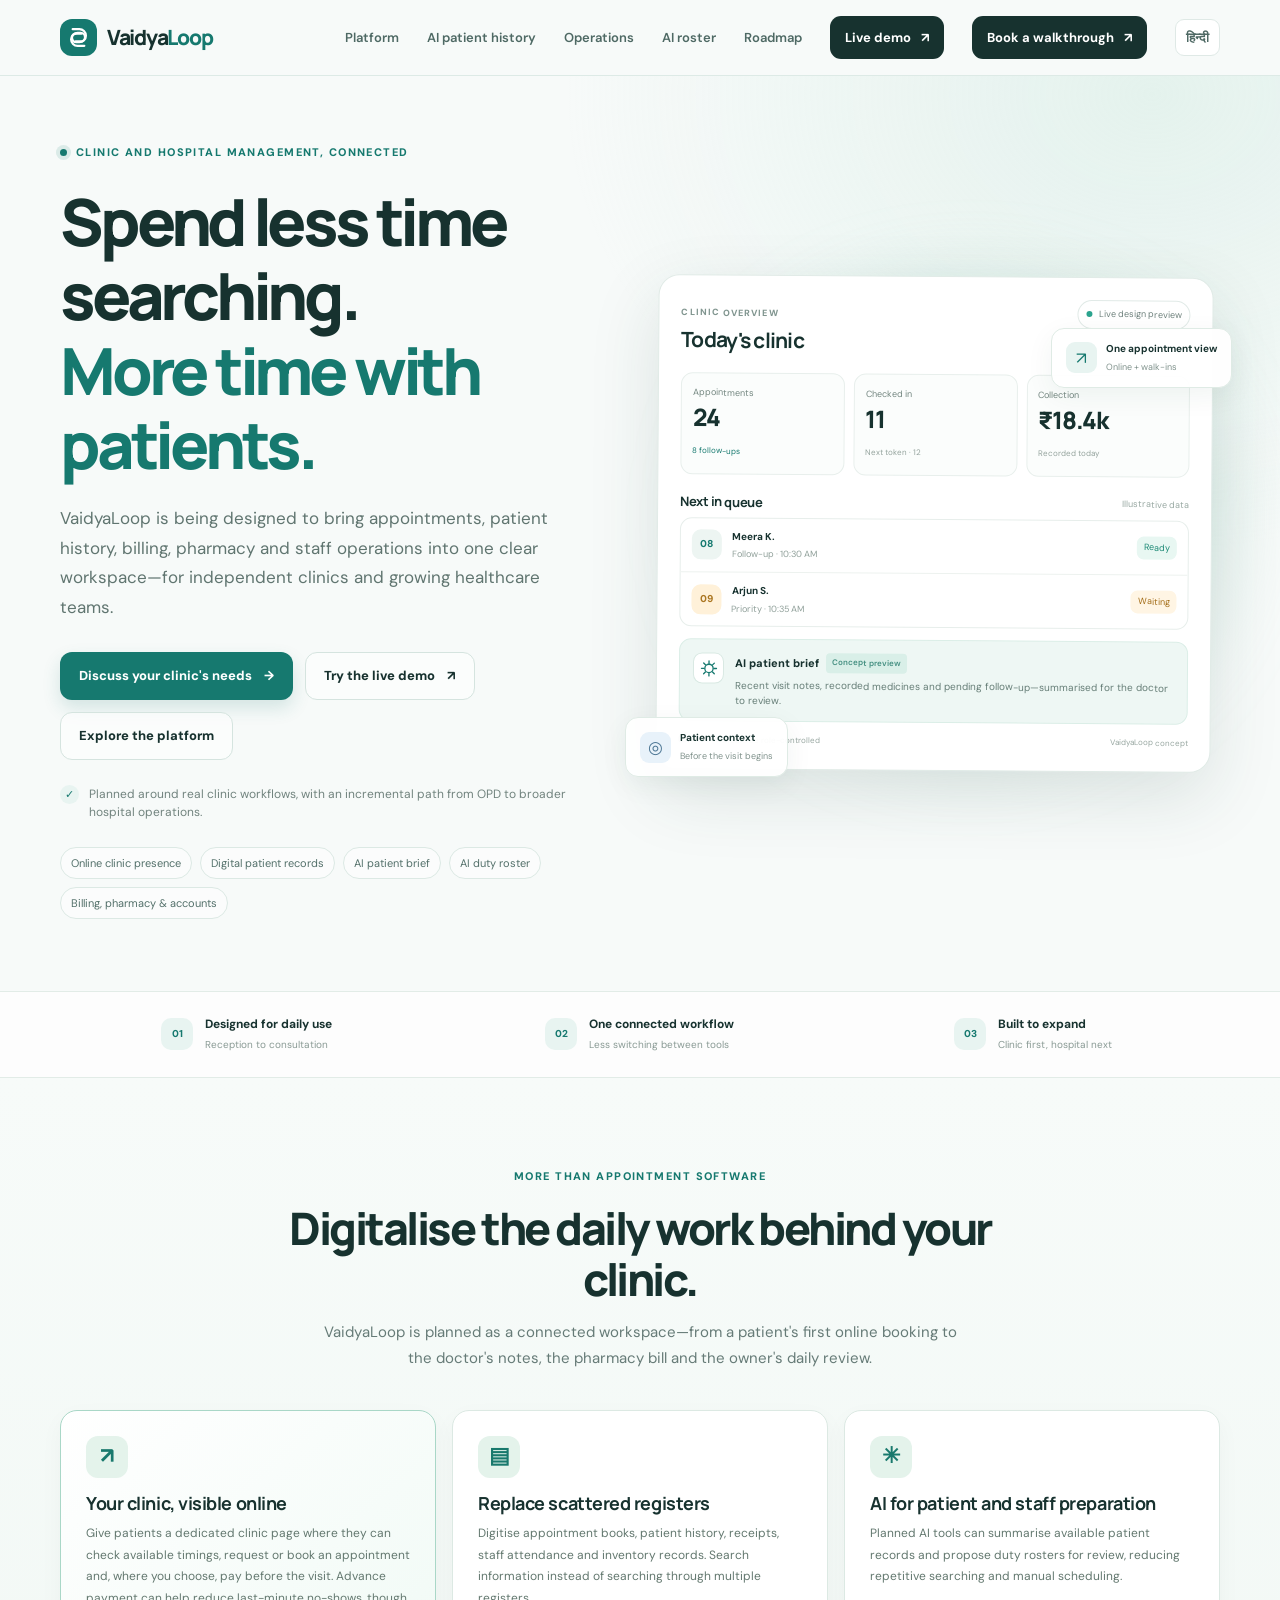
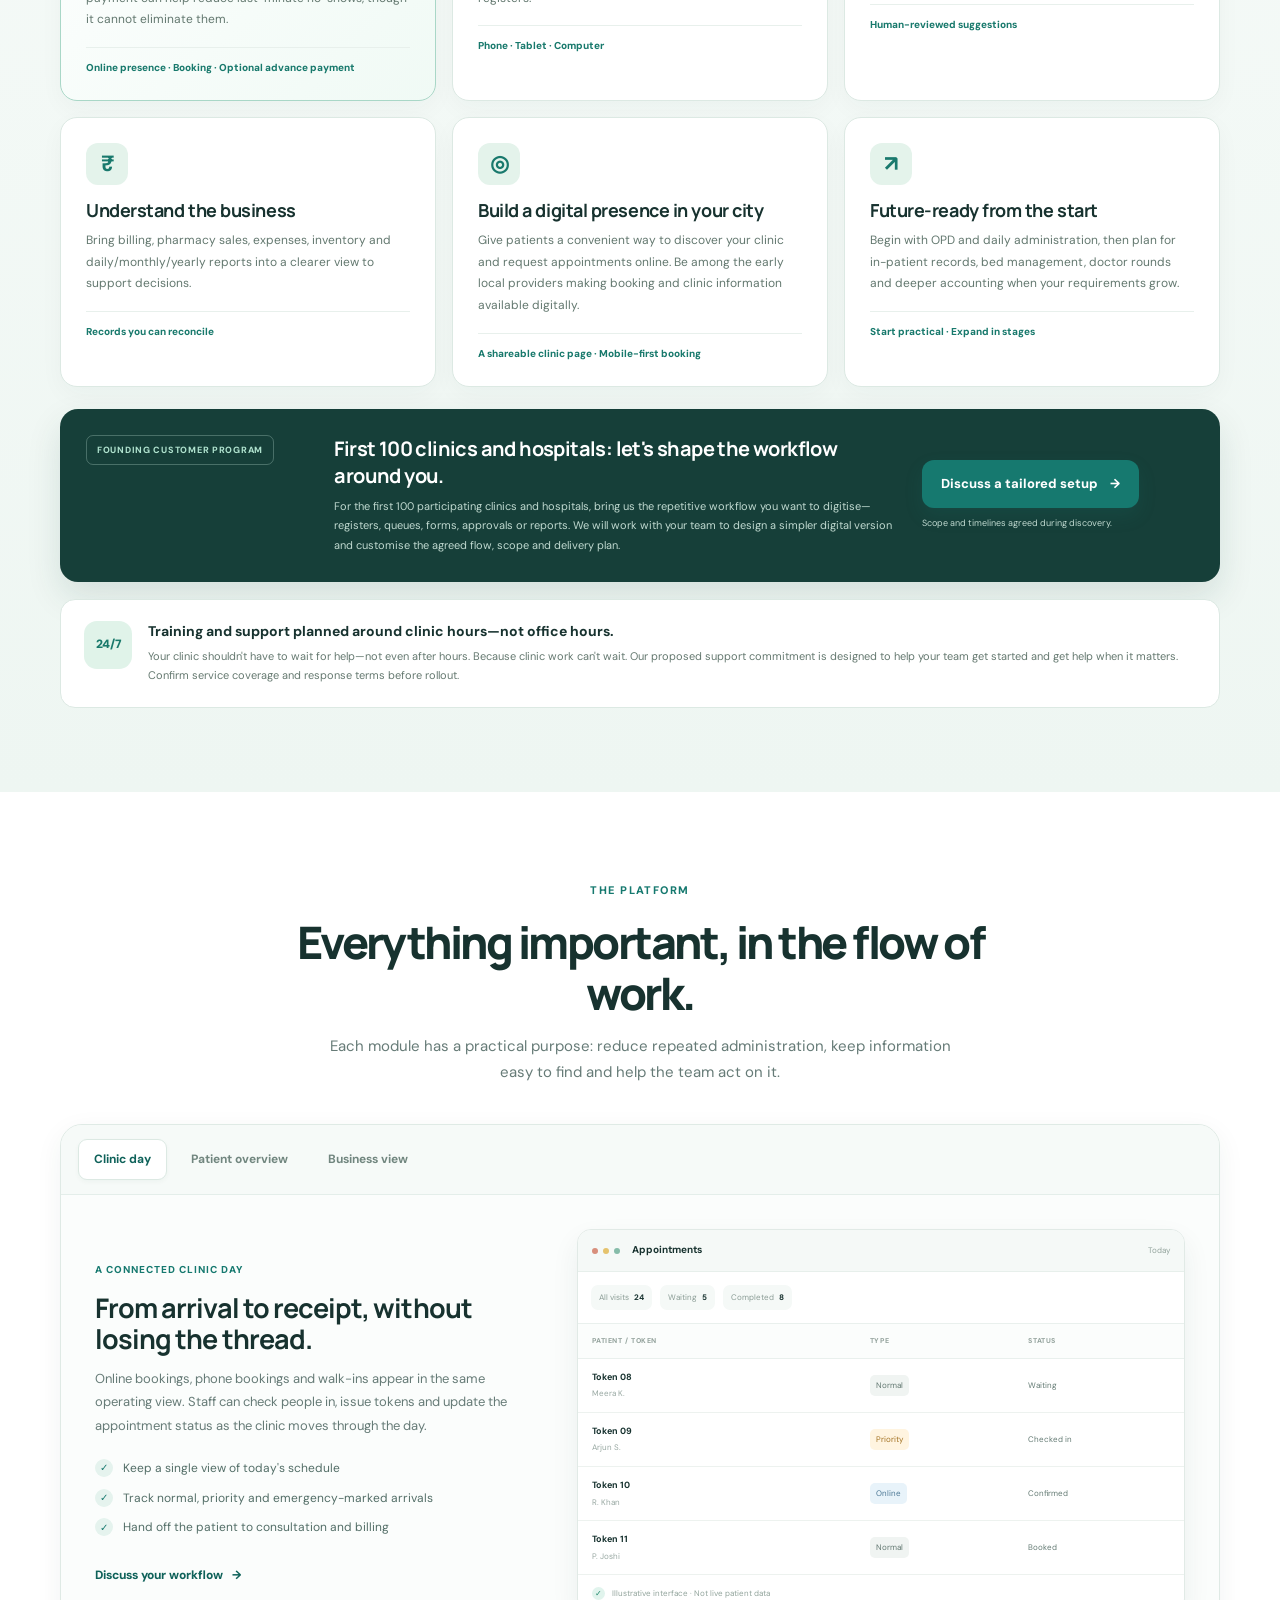
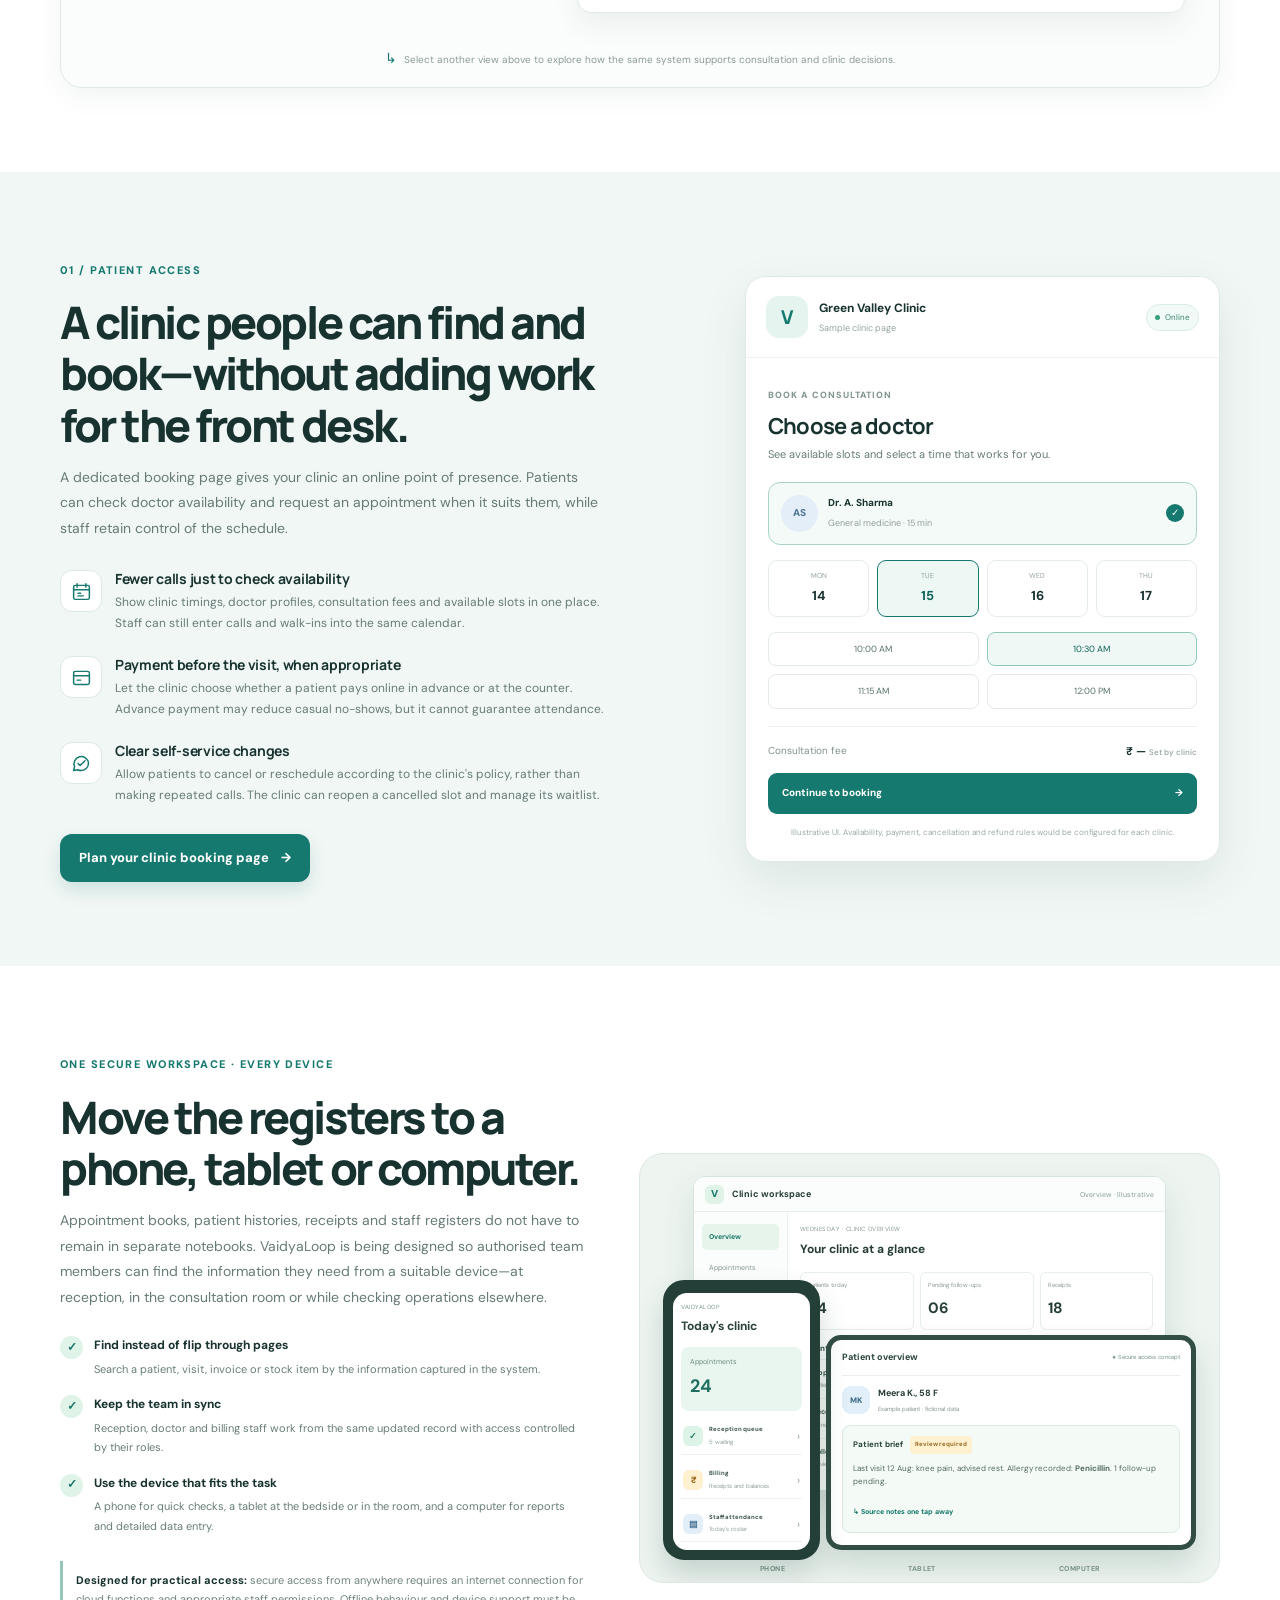
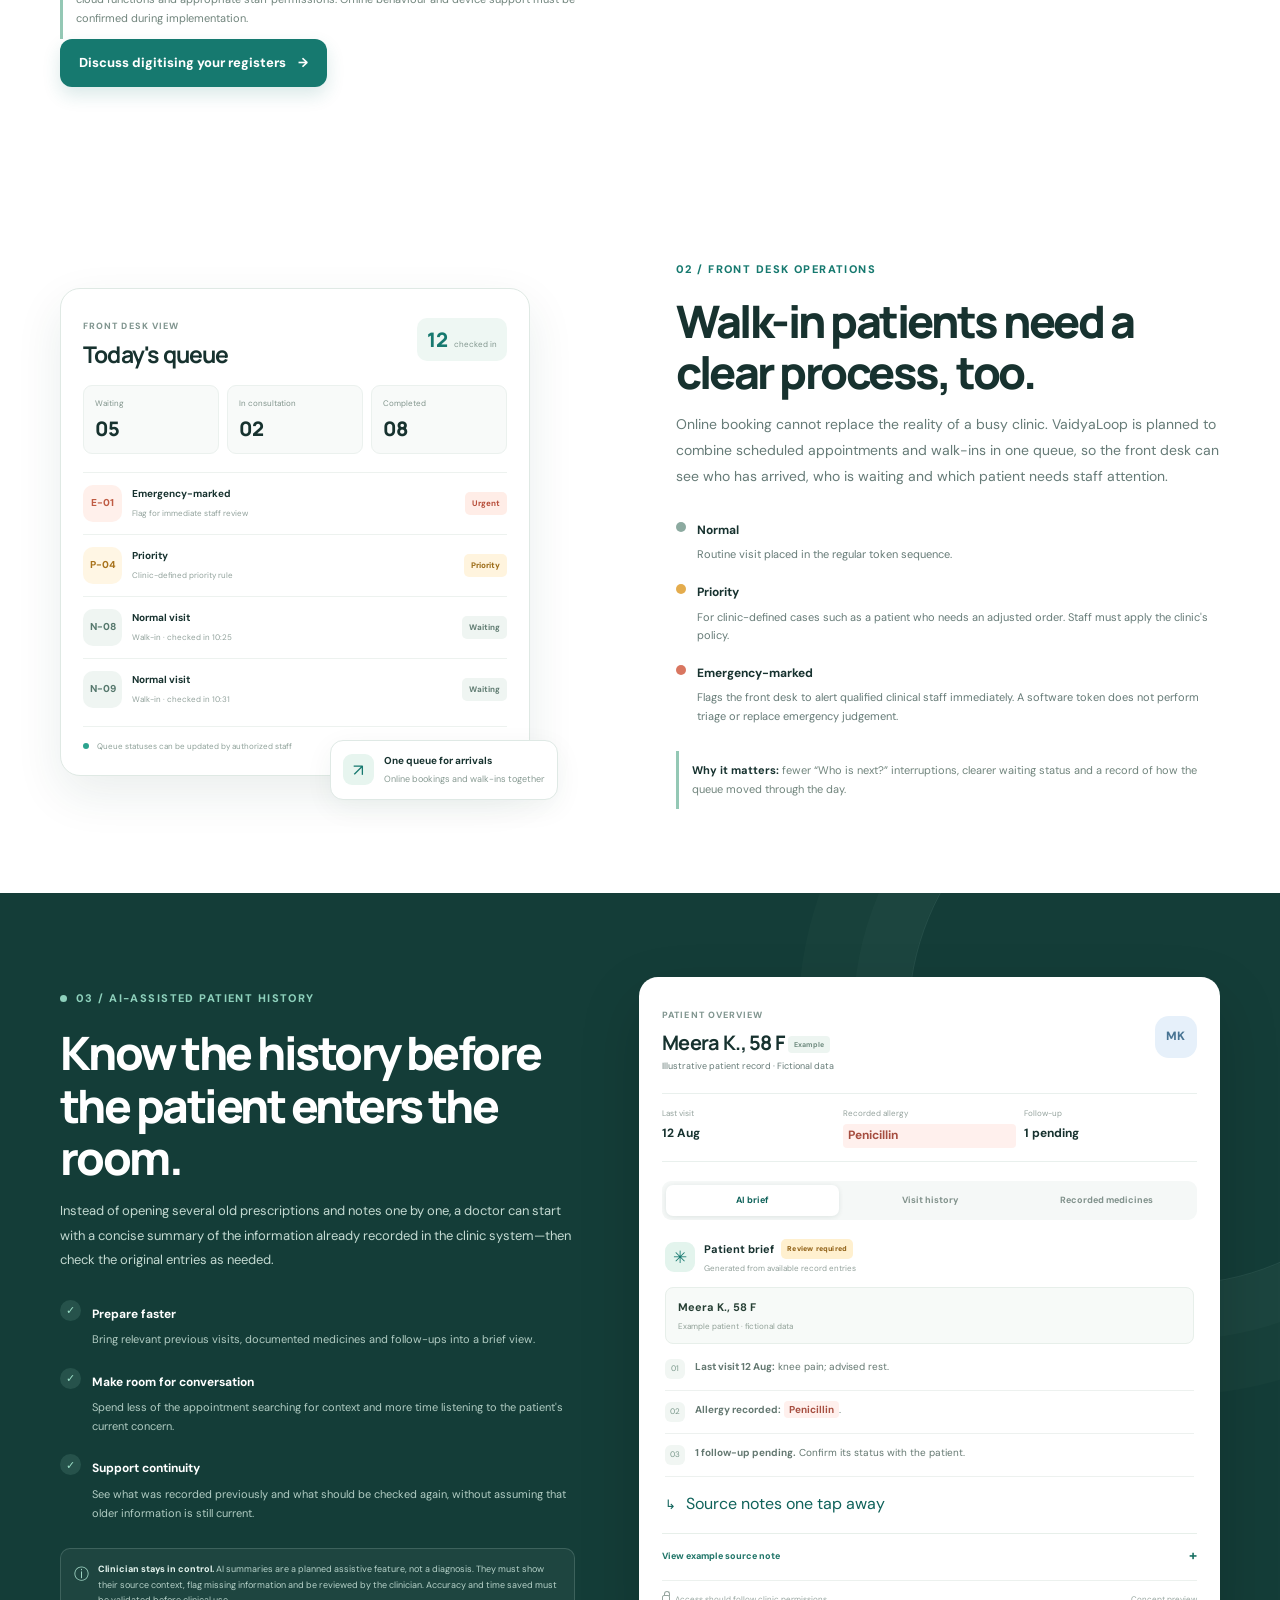
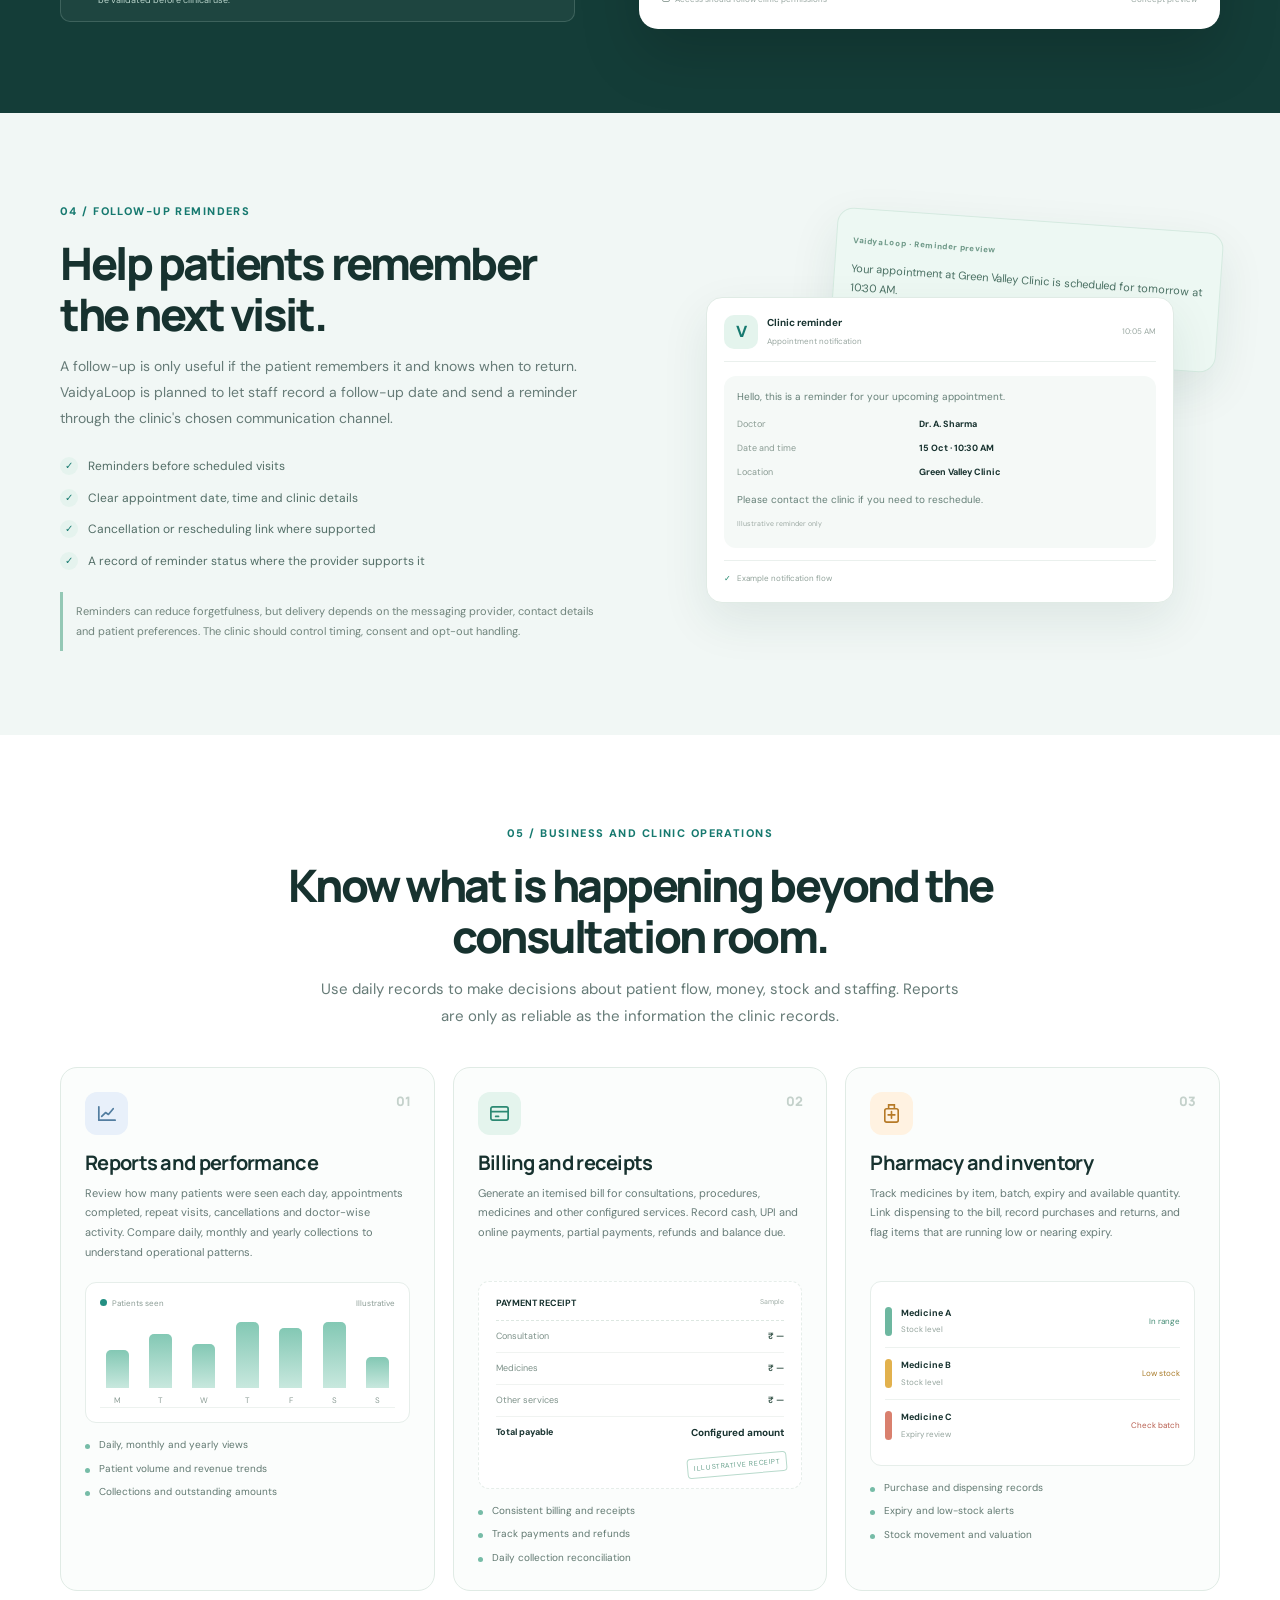
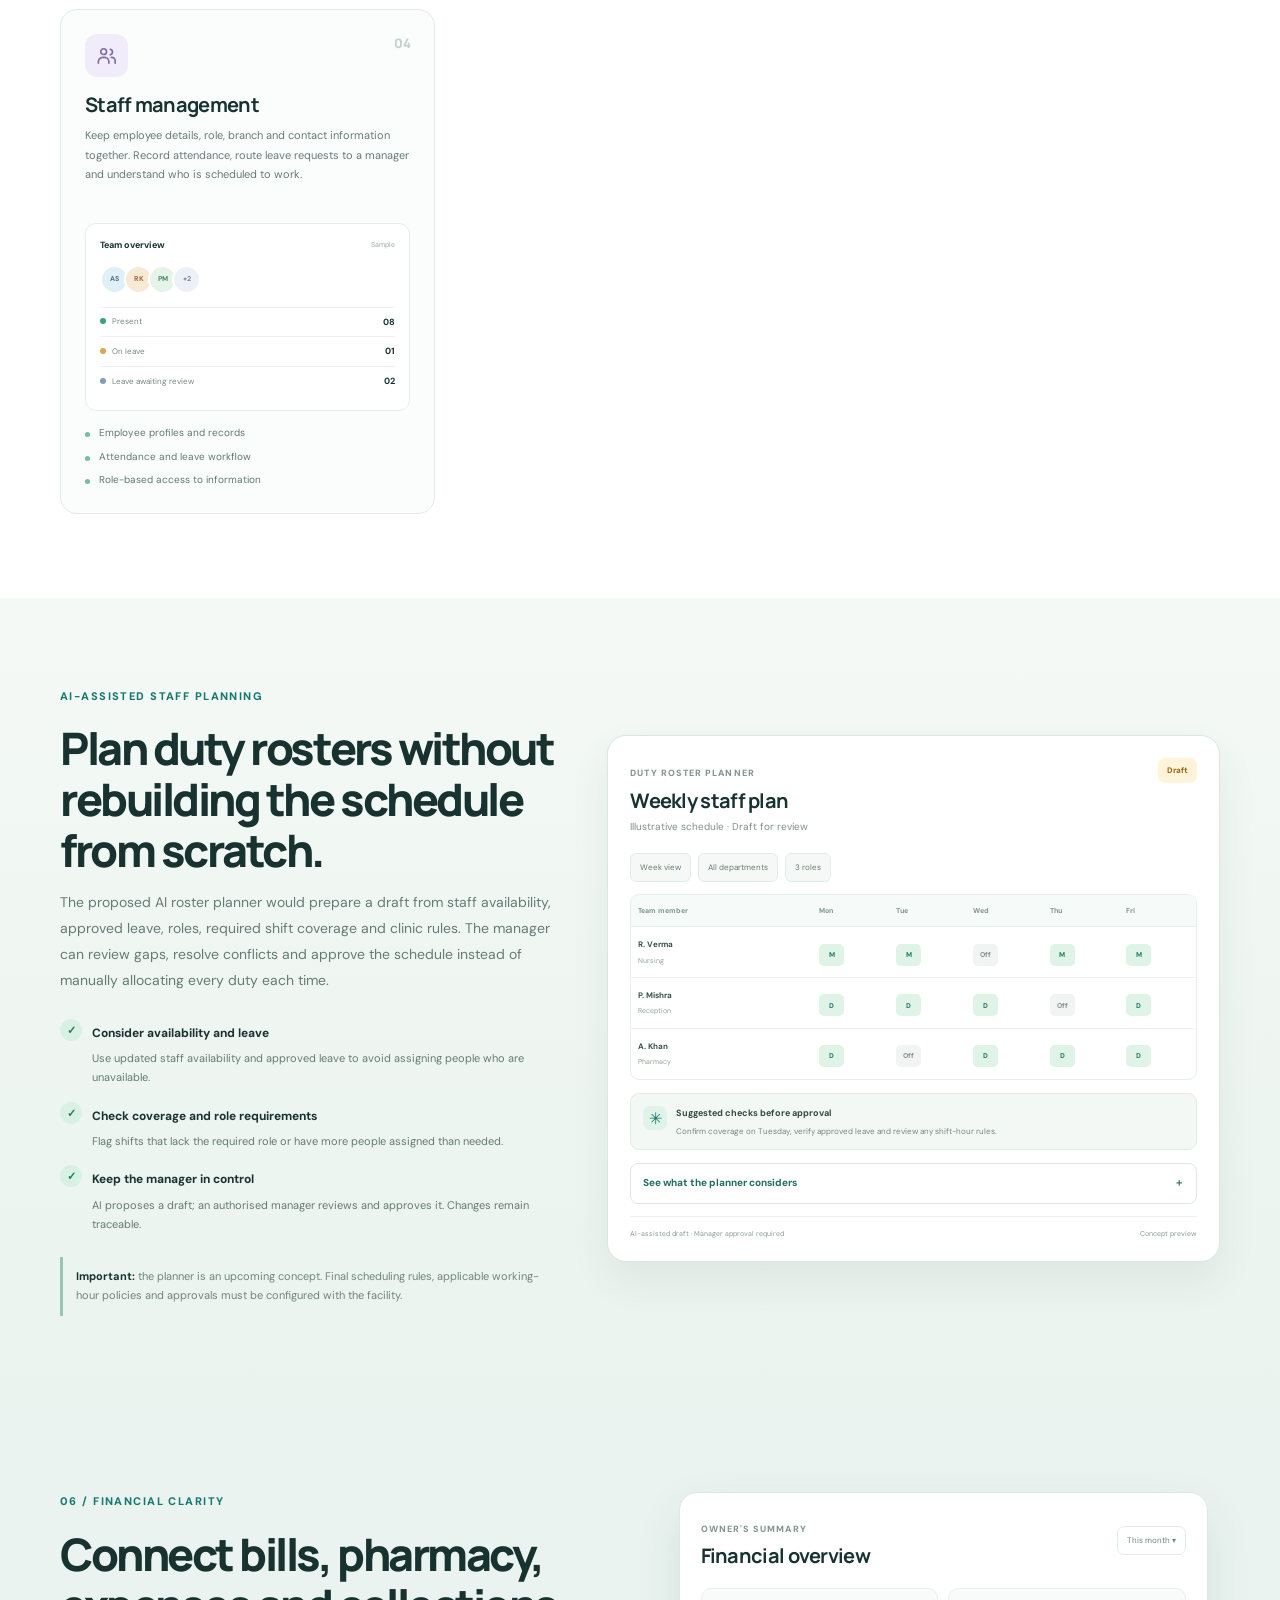
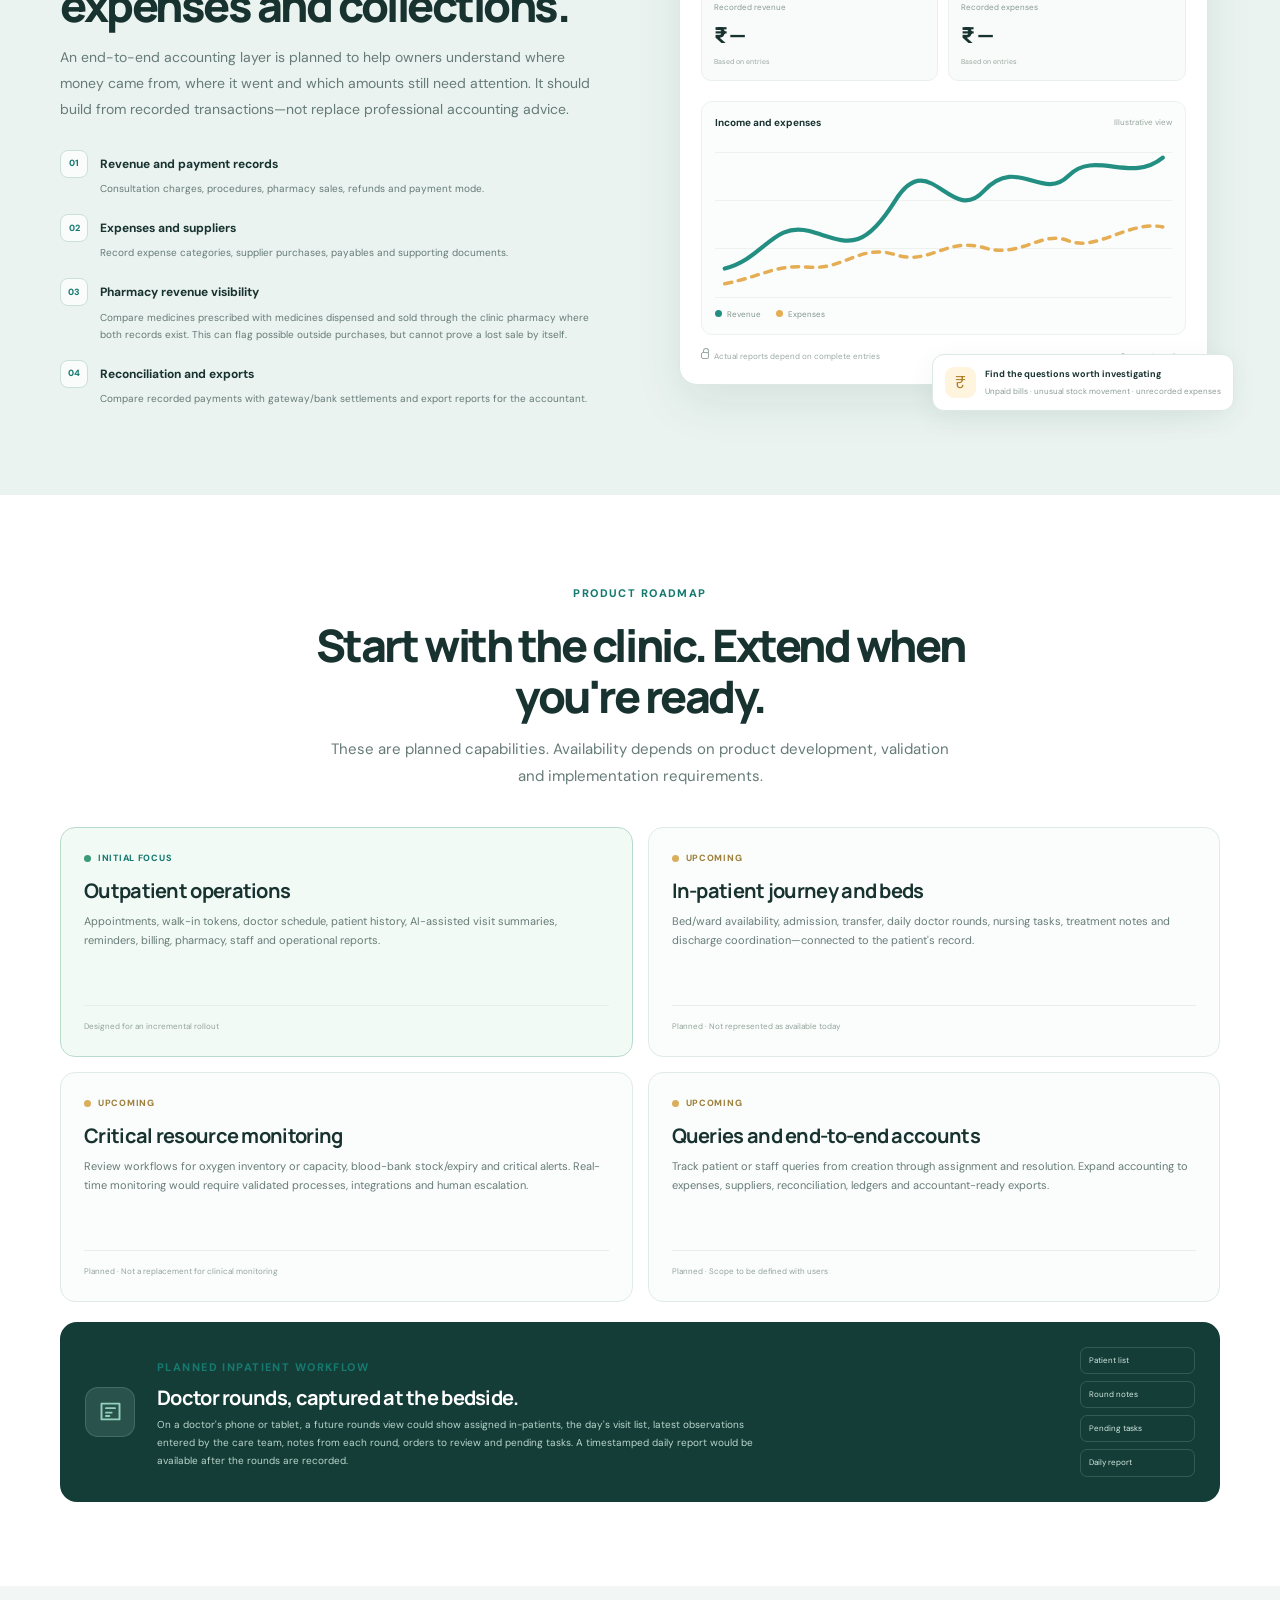
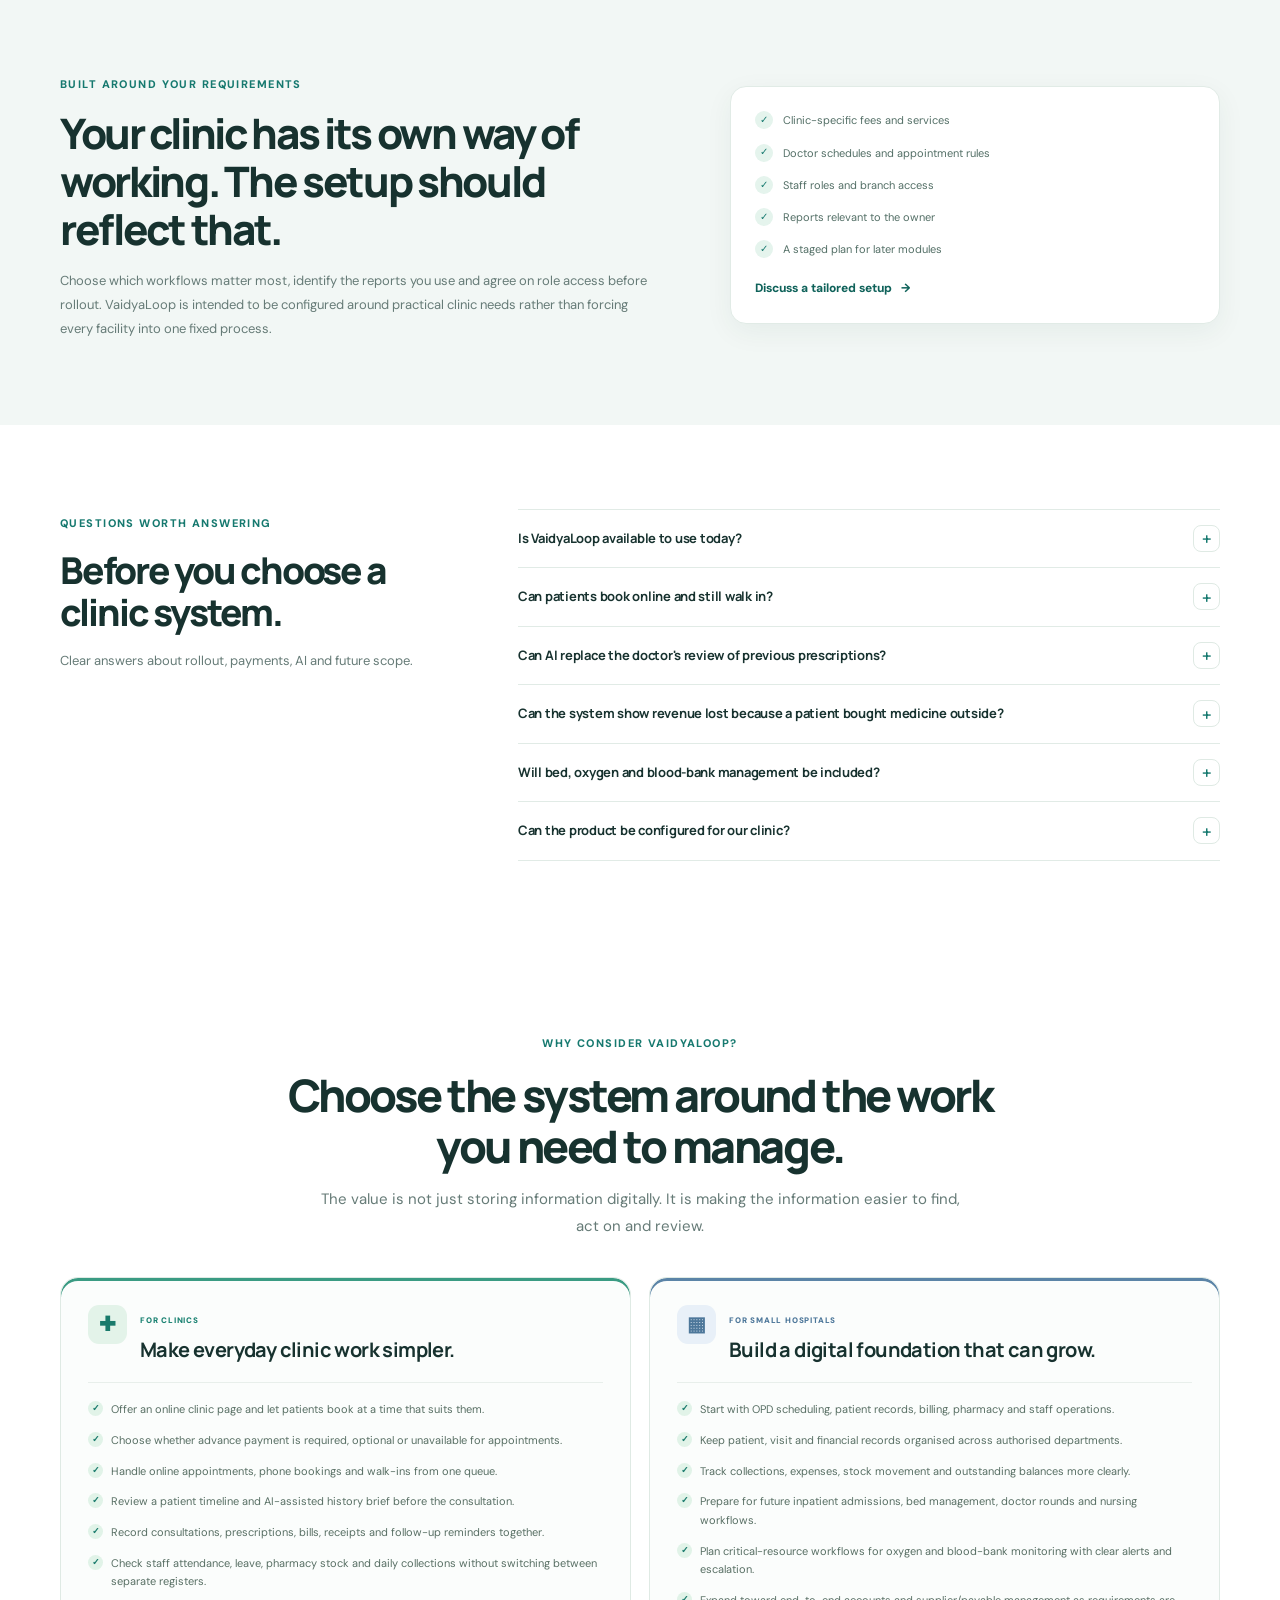
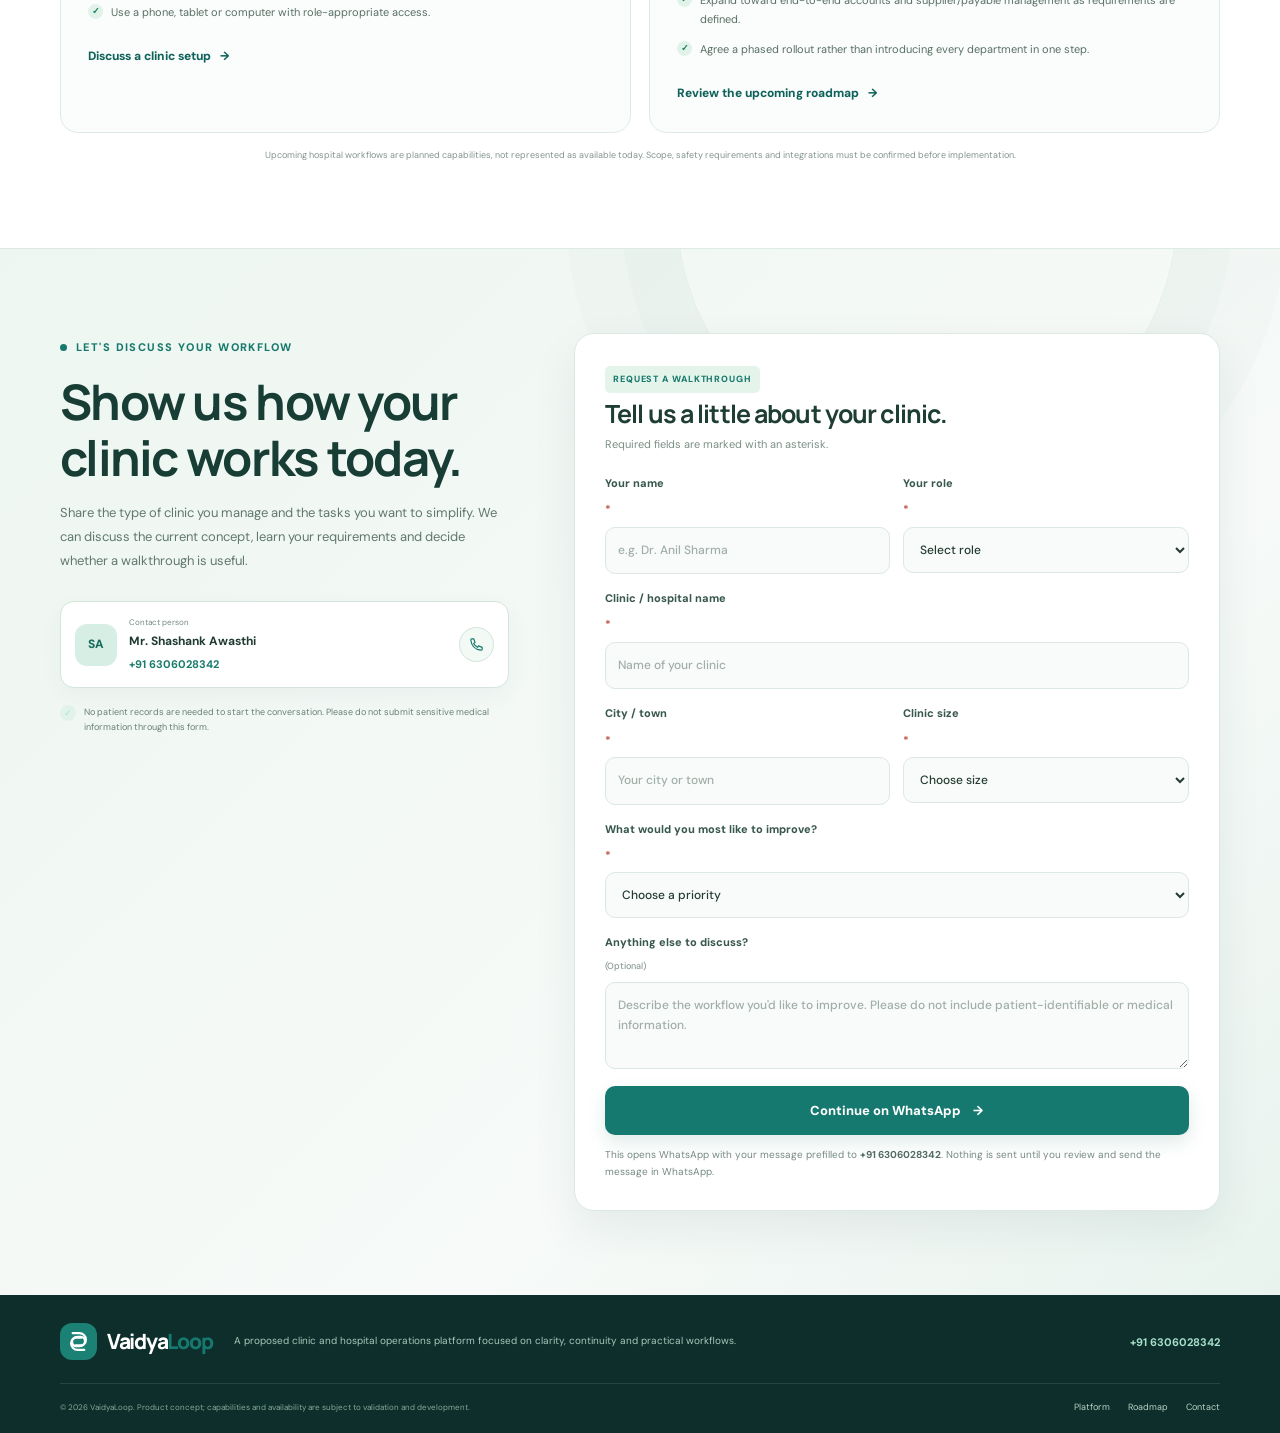
==== commit 17de4b0d: "added demo page" ====
--- a/index.html
+++ b/index.html
@@ -32,6 +32,7 @@
 <a href="#operations">Operations</a>
 <a href="#roster-planner">AI roster</a>
 <a href="#roadmap">Roadmap</a>
+<a class="nav-cta" href="demo/" target="_blank" rel="noopener">Live demo <span aria-hidden="true">↗</span></a>
 <a class="nav-cta" href="#contact">Book a walkthrough <span aria-hidden="true">↗</span></a>
 <a aria-label="हिन्दी संस्करण देखें" class="language-switch" href="index-hi.html" lang="hi">हिन्दी</a></nav>
 </div>
@@ -45,6 +46,7 @@
 <p class="hero-lead">VaidyaLoop is being designed to bring appointments, patient history, billing, pharmacy and staff operations into one clear workspace—for independent clinics and growing healthcare teams.</p>
 <div class="hero-actions">
 <a class="btn btn-primary" href="#contact">Discuss your clinic's needs <span aria-hidden="true">→</span></a>
+<a class="btn btn-secondary" href="demo/" target="_blank" rel="noopener">Try the live demo <span aria-hidden="true">↗</span></a>
 <a class="btn btn-secondary" href="#platform">Explore the platform</a>
 </div>
 <div class="hero-note"><span aria-hidden="true" class="note-icon">✓</span><span>Planned around real clinic workflows, with an incremental path from OPD to broader hospital operations.</span></div>
